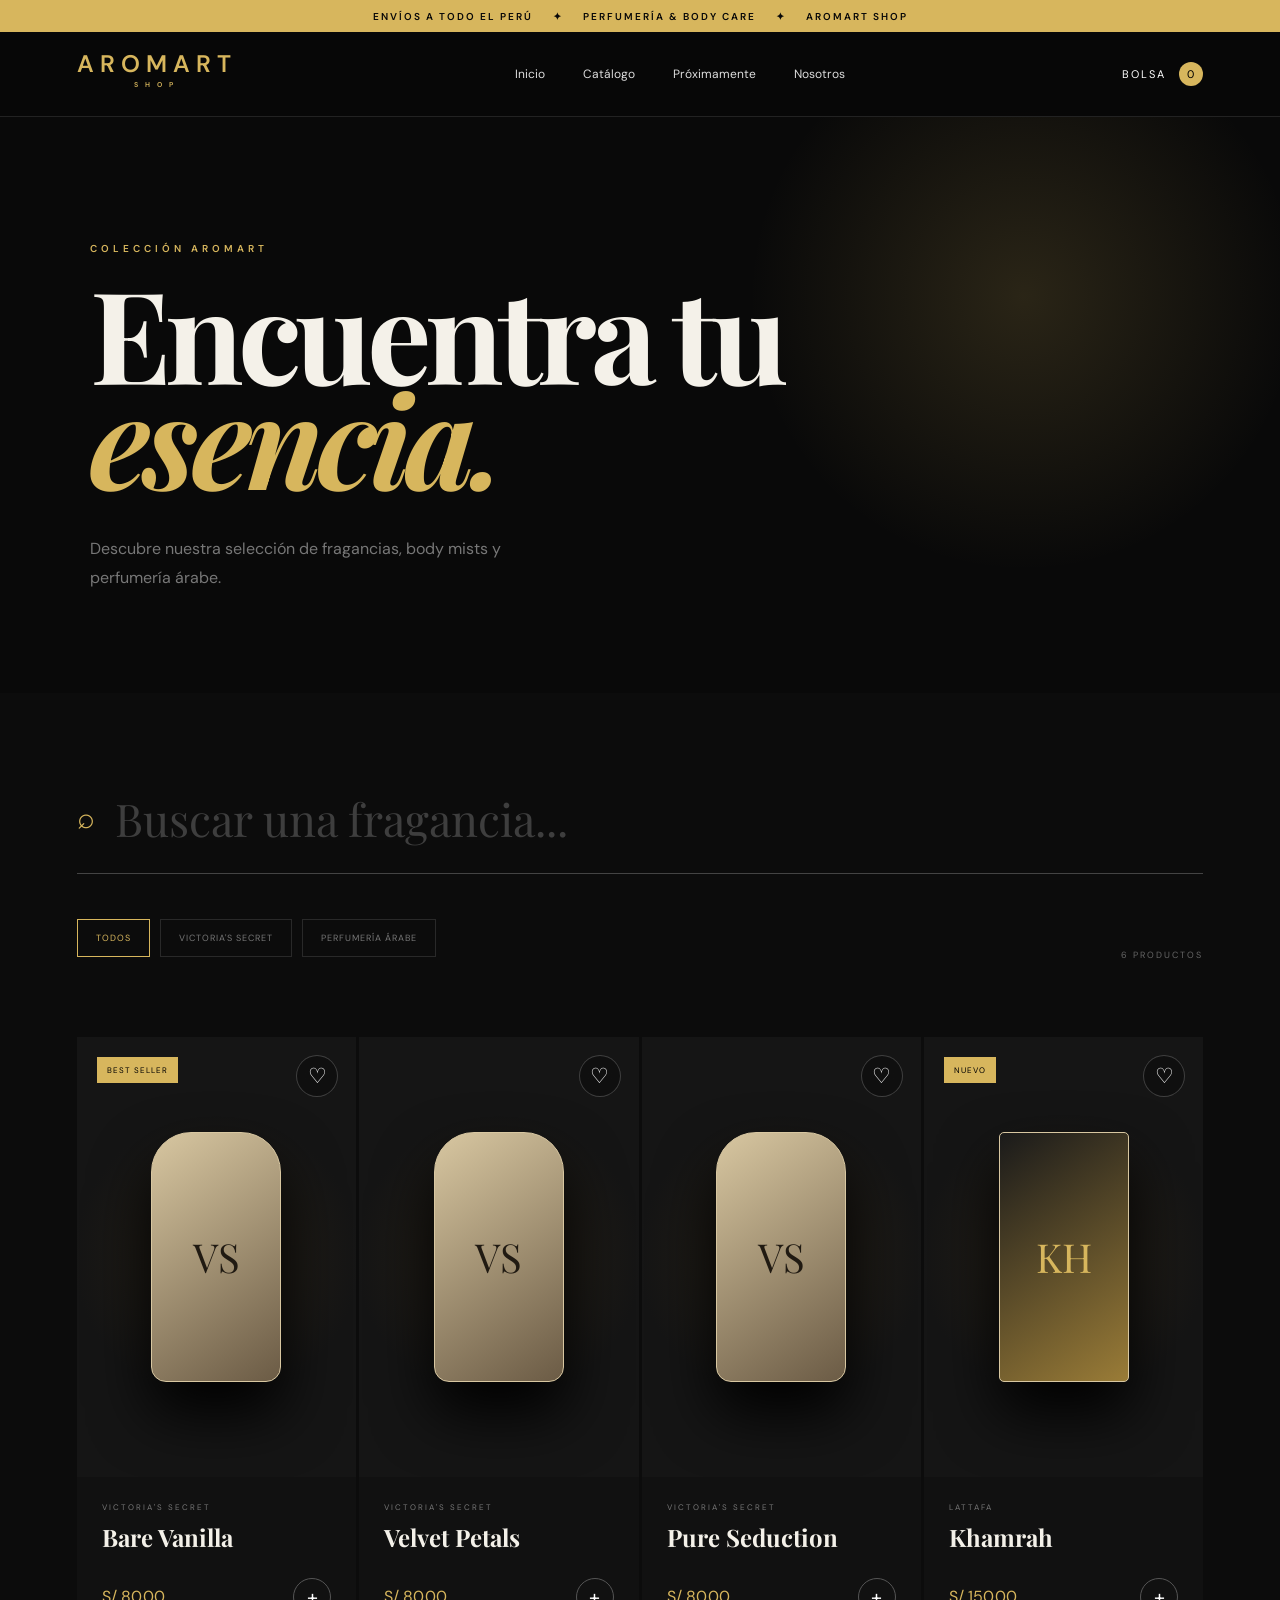
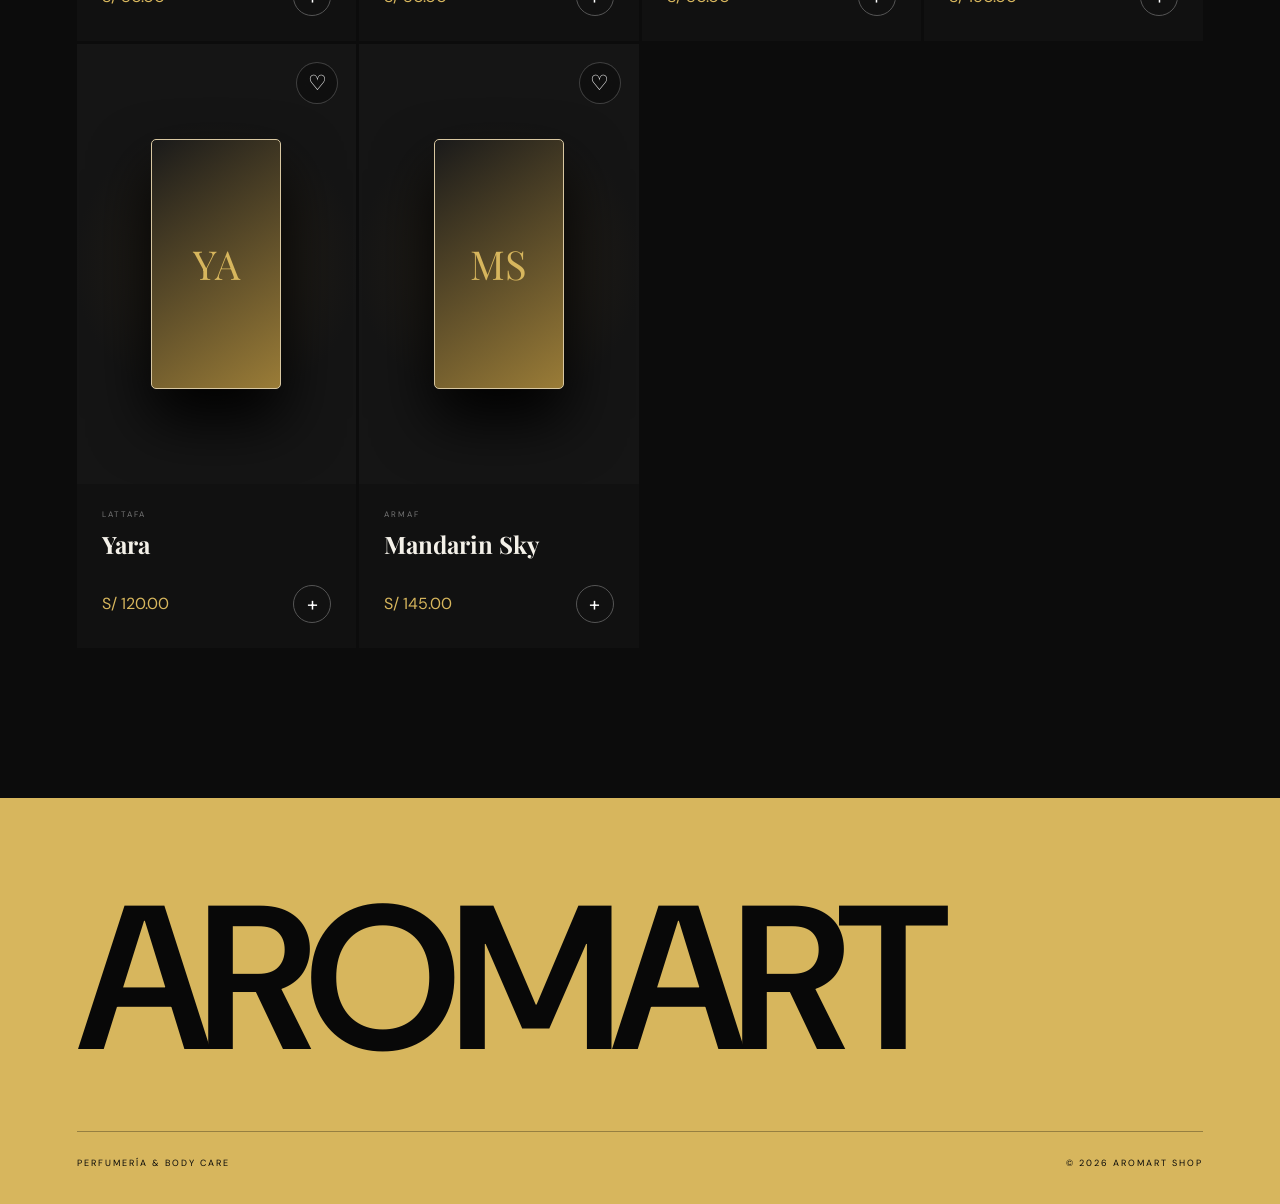
==== AROMART WEB/catalogo.html @ 8dc0d09d "Add files via upload Primera versión de AromArt Shop" ====
<!DOCTYPE html>
<html lang="es">

<head>
    <meta charset="UTF-8">
    <meta name="viewport" content="width=device-width, initial-scale=1.0">

    <title>Catálogo | AromArt Shop</title>

    <link rel="preconnect" href="https://fonts.googleapis.com">
    <link rel="preconnect" href="https://fonts.gstatic.com" crossorigin>

    <link href="https://fonts.googleapis.com/css2?family=DM+Sans:wght@400;500;600&family=Playfair+Display:ital,wght@0,600;1,600&display=swap" rel="stylesheet">

    <link rel="stylesheet" href="estilos.css">
</head>

<body>

<div class="anuncio">
    ENVÍOS A TODO EL PERÚ
    <span>✦</span>
    PERFUMERÍA & BODY CARE
    <span>✦</span>
    AROMART SHOP
</div>


<header class="header-catalogo">

    <a class="logo" href="index.html">
        AROMART
        <small>SHOP</small>
    </a>
<button
    class="menu-movil-btn"
    onclick="abrirMenu()"
    aria-label="Abrir menú"
>
    ☰
</button>

    <nav>
        <a href="index.html">Inicio</a>
        <a href="catalogo.html">Catálogo</a>
        <a href="index.html#proximamente">Próximamente</a>
        <a href="index.html#nosotros">Nosotros</a>
    </nav>

    <button class="btn-carrito" onclick="abrirCarrito()">
        BOLSA
        <span id="contador">0</span>
    </button>

</header>


<main>

<!-- PORTADA CATÁLOGO -->

<section class="catalogo-portada">

    <p class="mini revelar">
        COLECCIÓN AROMART
    </p>

    <h1 class="revelar">
        Encuentra tu
        <span>esencia.</span>
    </h1>

    <p class="revelar">
        Descubre nuestra selección de fragancias,
        body mists y perfumería árabe.
    </p>

</section>


<!-- BUSCADOR -->

<section class="zona-catalogo">

    <div class="buscador-contenedor revelar">

        <span>⌕</span>

        <input
            type="text"
            id="buscador"
            placeholder="Buscar una fragancia..."
            autocomplete="off"
        >

    </div>


    <div class="catalogo-herramientas revelar">

        <div class="filtros">

            <button class="filtro activo" data-filtro="todos">
                TODOS
            </button>

            <button class="filtro" data-filtro="vs">
                VICTORIA'S SECRET
            </button>

            <button class="filtro" data-filtro="arabe">
                PERFUMERÍA ÁRABE
            </button>

        </div>

        <p id="cantidadProductos">
            6 PRODUCTOS
        </p>

    </div>


    <!-- PRODUCTOS -->

    <div class="productos-grid" id="listaProductos">


        <article
            class="producto revelar"
            data-categoria="vs"
            data-nombre="bare vanilla victoria secret"
        >

            <div class="producto-imagen">

                <span class="etiqueta">
                    BEST SELLER
                </span>

                <button class="favorito">♡</button>

                <div class="perfume-placeholder">
                    VS
                </div>

            </div>

            <div class="producto-info">

                <p>VICTORIA'S SECRET</p>

                <h3>Bare Vanilla</h3>

                <div class="precio">

                    <span>S/ 80.00</span>

                    <button onclick="agregarCarrito('Bare Vanilla',80)">
                        +
                    </button>

                </div>

            </div>

        </article>



        <article
            class="producto revelar"
            data-categoria="vs"
            data-nombre="velvet petals victoria secret"
        >

            <div class="producto-imagen">

                <button class="favorito">♡</button>

                <div class="perfume-placeholder">
                    VS
                </div>

            </div>

            <div class="producto-info">

                <p>VICTORIA'S SECRET</p>

                <h3>Velvet Petals</h3>

                <div class="precio">

                    <span>S/ 80.00</span>

                    <button onclick="agregarCarrito('Velvet Petals',80)">
                        +
                    </button>

                </div>

            </div>

        </article>



        <article
            class="producto revelar"
            data-categoria="vs"
            data-nombre="pure seduction victoria secret"
        >

            <div class="producto-imagen">

                <button class="favorito">♡</button>

                <div class="perfume-placeholder">
                    VS
                </div>

            </div>

            <div class="producto-info">

                <p>VICTORIA'S SECRET</p>

                <h3>Pure Seduction</h3>

                <div class="precio">

                    <span>S/ 80.00</span>

                    <button onclick="agregarCarrito('Pure Seduction',80)">
                        +
                    </button>

                </div>

            </div>

        </article>



        <article
            class="producto revelar"
            data-categoria="arabe"
            data-nombre="khamrah lattafa perfume arabe"
        >

            <div class="producto-imagen">

                <span class="etiqueta">
                    NUEVO
                </span>

                <button class="favorito">♡</button>

                <div class="perfume-placeholder arabe">
                    KH
                </div>

            </div>

            <div class="producto-info">

                <p>LATTAFA</p>

                <h3>
    <a class="nombre-producto" href="producto.html">
        Khamrah
    </a>
</h3>

                <div class="precio">

                    <span>S/ 150.00</span>

                    <button onclick="agregarCarrito('Khamrah',150)">
                        +
                    </button>

                </div>

            </div>

        </article>



        <article
            class="producto revelar"
            data-categoria="arabe"
            data-nombre="yara lattafa perfume arabe"
        >

            <div class="producto-imagen">

                <button class="favorito">♡</button>

                <div class="perfume-placeholder arabe">
                    YA
                </div>

            </div>

            <div class="producto-info">

                <p>LATTAFA</p>

                <h3>Yara</h3>

                <div class="precio">

                    <span>S/ 120.00</span>

                    <button onclick="agregarCarrito('Yara',120)">
                        +
                    </button>

                </div>

            </div>

        </article>



        <article
            class="producto revelar"
            data-categoria="arabe"
            data-nombre="mandarin sky armaf perfume arabe"
        >

            <div class="producto-imagen">

                <button class="favorito">♡</button>

                <div class="perfume-placeholder arabe">
                    MS
                </div>

            </div>

            <div class="producto-info">

                <p>ARMAF</p>

                <h3>Mandarin Sky</h3>

                <div class="precio">

                    <span>S/ 145.00</span>

                    <button onclick="agregarCarrito('Mandarin Sky',145)">
                        +
                    </button>

                </div>

            </div>

        </article>

    </div>


    <div id="sinResultados" class="sin-resultados">

        <span>✦</span>

        <h2>No encontramos esa fragancia.</h2>

        <p>
            Escríbenos y podemos ayudarte a conseguirla.
        </p>

    </div>

</section>

</main>


<footer>

    <div class="footer-logo">
        AROMART
    </div>

    <div class="footer-abajo">

        <p>
            PERFUMERÍA & BODY CARE
        </p>

        <p>
            © 2026 AROMART SHOP
        </p>

    </div>

</footer>


<div
    class="overlay"
    id="overlay"
    onclick="cerrarCarrito()"
></div>


<aside
    class="carrito-panel"
    id="carrito"
>

    <div class="carrito-header">

        <div>

            <p class="mini">
                TU SELECCIÓN
            </p>

            <h2>Tu bolsa</h2>

        </div>

        <button onclick="cerrarCarrito()">
            ×
        </button>

    </div>


    <div
        class="carrito-items"
        id="carritoItems"
    >

        <p class="vacio">
            Tu bolsa está vacía.
        </p>

    </div>


    <div class="carrito-footer">

        <div class="subtotal">

            <span>SUBTOTAL</span>

            <strong id="subtotal">
                S/ 0.00
            </strong>

        </div>

        <button
            class="whatsapp"
            onclick="finalizarPedido()"
        >
            FINALIZAR POR WHATSAPP ↗
        </button>

    </div>

</aside>


<script src="script.js"></script>

</body>
<div class="menu-movil" id="menuMovil">

    <button
        class="cerrar-menu"
        onclick="cerrarMenu()"
    >
        ×
    </button>

    <p>AROMART SHOP</p>

    <nav>
        <a href="index.html">Inicio</a>
        <a href="catalogo.html">Catálogo</a>
        <a href="proximamente.html">Próximamente</a>
        <a href="nosotros.html">Nosotros</a>
    </nav>

    <div class="menu-movil-abajo">
        <span>PERFUMERÍA & BODY CARE</span>
        <span>NUEVA CAJAMARCA · PERÚ</span>
    </div>

</div>
</html>
---- AROMART WEB/estilos.css ----
:root {
    --negro: #080808;
    --negro2: #101010;
    --negro3: #181818;
    --dorado: #d7b65d;
    --dorado-claro: #f0d58b;
    --blanco: #f4f1e9;
    --gris: #99978f;
}

* {
    margin: 0;
    padding: 0;
    box-sizing: border-box;
}

html {
    scroll-behavior: smooth;
}

body {
    background: var(--negro);
    color: var(--blanco);
    font-family: "DM Sans", sans-serif;
    overflow-x: hidden;
}

a {
    color: inherit;
}

button {
    font-family: inherit;
}

/* ANUNCIO */

.anuncio {
    height: 32px;
    background: var(--dorado);
    color: #080808;
    display: flex;
    align-items: center;
    justify-content: center;
    gap: 20px;
    font-size: 10px;
    letter-spacing: 2px;
    font-weight: 600;
}

/* HEADER */

header {
    height: 85px;
    width: 100%;
    padding: 0 6%;
    display: flex;
    align-items: center;
    justify-content: space-between;
    position: fixed;
    top: 32px;
    left: 0;
    z-index: 1000;
    transition: .4s;
}

header.scrolled {
    top: 0;
    height: 72px;
    background: rgba(8,8,8,.92);
    backdrop-filter: blur(15px);
    border-bottom: 1px solid #242424;
}

.logo {
    text-decoration: none;
    color: var(--dorado);
    font-size: 24px;
    letter-spacing: 6px;
    font-weight: 600;
    line-height: 13px;
}

.logo small {
    display: block;
    font-size: 7px;
    letter-spacing: 7px;
    text-align: center;
    margin-top: 8px;
}

nav {
    display: flex;
    gap: 38px;
}

nav a {
    text-decoration: none;
    font-size: 12px;
    color: #ddd;
    position: relative;
}

nav a::after {
    content: "";
    position: absolute;
    left: 0;
    bottom: -8px;
    width: 0;
    height: 1px;
    background: var(--dorado);
    transition: .3s;
}

nav a:hover::after {
    width: 100%;
}

.btn-carrito {
    background: transparent;
    border: 0;
    color: white;
    cursor: pointer;
    letter-spacing: 2px;
    font-size: 11px;
}

.btn-carrito span {
    margin-left: 8px;
    background: var(--dorado);
    color: #000;
    width: 24px;
    height: 24px;
    display: inline-flex;
    align-items: center;
    justify-content: center;
    border-radius: 50%;
}

/* HERO */

.hero {
    height: 100vh;
    min-height: 720px;
    padding: 170px 8% 80px;
    display: flex;
    align-items: center;
    position: relative;
    overflow: hidden;

    background:
        radial-gradient(circle at 75% 45%, #292216 0%, transparent 26%),
        linear-gradient(120deg, #070707 35%, #111 100%);
}

.hero-contenido {
    width: 65%;
    position: relative;
    z-index: 5;
}

.mini {
    color: var(--dorado);
    font-size: 10px;
    letter-spacing: 4px;
    font-weight: 600;
    margin-bottom: 25px;
}

.titulo-hero {
    font-family: "Playfair Display", serif;
    font-size: clamp(65px, 8vw, 125px);
    font-weight: 600;
    line-height: .86;
    letter-spacing: -5px;
    max-width: 1050px;
}

.titulo-hero span {
    display: block;
    color: var(--dorado);
    font-style: italic;
}

.hero-descripcion {
    margin-top: 40px;
    color: #aaa;
    max-width: 500px;
    font-size: 15px;
    line-height: 1.8;
}

.hero-botones {
    display: flex;
    align-items: center;
    gap: 35px;
    margin-top: 40px;
}

.btn-dorado {
    display: inline-flex;
    align-items: center;
    gap: 35px;
    background: var(--dorado);
    color: #090909;
    padding: 18px 25px;
    text-decoration: none;
    font-size: 11px;
    letter-spacing: 1px;
    font-weight: 600;
    transition: .35s;
}

.btn-dorado:hover {
    background: var(--dorado-claro);
    transform: translateY(-4px);
    box-shadow: 0 15px 50px rgba(215,182,93,.15);
}

.btn-link {
    color: #bbb;
    text-decoration: none;
    font-size: 12px;
    transition: .3s;
}

.btn-link:hover {
    color: var(--dorado);
}

.hero-decoracion {
    position: absolute;
    right: 8%;
    top: 20%;
    width: 30%;
    height: 65%;
    display: flex;
    align-items: center;
    justify-content: center;
}

.circulo {
    position: absolute;
    width: 480px;
    height: 480px;
    border: 1px solid rgba(215,182,93,.2);
    border-radius: 50%;
    animation: respirar 5s ease-in-out infinite;
}

.botella {
    width: 180px;
    height: 330px;
    border: 1px solid rgba(215,182,93,.6);
    background:
        linear-gradient(135deg,
        rgba(215,182,93,.2),
        rgba(0,0,0,.7));
    box-shadow: 0 50px 100px #000;
    display: flex;
    align-items: center;
    justify-content: center;
    color: var(--dorado);
    font-family: "Playfair Display";
    font-size: 80px;
    animation: flotar 5s ease-in-out infinite;
    backdrop-filter: blur(5px);
}

.hero-luz {
    position: absolute;
    border-radius: 50%;
    filter: blur(100px);
    pointer-events: none;
}

.luz-1 {
    width: 400px;
    height: 400px;
    background: rgba(215,182,93,.08);
    right: 5%;
    top: 20%;
}

.luz-2 {
    width: 300px;
    height: 300px;
    background: rgba(215,182,93,.05);
    left: 20%;
    bottom: -150px;
}

.scroll {
    position: absolute;
    bottom: 35px;
    left: 8%;
    color: #666;
    letter-spacing: 3px;
    font-size: 8px;
    display: flex;
    align-items: center;
    gap: 15px;
}

.scroll span {
    display: block;
    width: 45px;
    height: 1px;
    background: #555;
}

/* MARQUESINA */

.marquesina {
    background: var(--dorado);
    color: #090909;
    overflow: hidden;
    padding: 17px 0;
}

.marquesina-contenido {
    width: max-content;
    display: flex;
    align-items: center;
    gap: 45px;
    animation: marquesina 25s linear infinite;
    font-size: 11px;
    letter-spacing: 3px;
}

/* INTRO */

.intro {
    padding: 160px 8%;
    text-align: center;
}

.intro h2 {
    font-family: "Playfair Display", serif;
    font-size: clamp(45px, 6vw, 90px);
    line-height: 1;
    max-width: 1100px;
    margin: auto;
}

.intro h2 span {
    color: var(--dorado);
    font-style: italic;
}

/* CATEGORÍAS */

.categorias {
    padding: 0 6% 150px;
    display: grid;
    grid-template-columns: repeat(3, 1fr);
}

.categoria {
    min-height: 520px;
    padding: 40px;
    border: 1px solid #242424;
    position: relative;
    display: flex;
    align-items: flex-end;
    overflow: hidden;
    background:
        radial-gradient(circle at 50% 20%, #262015, transparent 35%),
        #101010;
    transition: .5s;
}

.categoria:nth-child(2) {
    background:
        radial-gradient(circle at 50% 20%, #252525, transparent 35%),
        #101010;
}

.categoria:hover {
    transform: translateY(-12px);
    border-color: rgba(215,182,93,.5);
    z-index: 5;
}

.categoria::after {
    content: "";
    position: absolute;
    width: 80px;
    height: 250%;
    background: rgba(255,255,255,.04);
    transform: rotate(25deg);
    top: -70%;
    left: -150px;
    transition: 1s;
}

.categoria:hover::after {
    left: 130%;
}

.numero {
    position: absolute;
    top: 30px;
    right: 35px;
    color: rgba(215,182,93,.2);
    font-size: 65px;
    font-family: "Playfair Display";
}

.categoria p {
    color: var(--dorado);
    font-size: 9px;
    letter-spacing: 3px;
    margin-bottom: 15px;
}

.categoria h3 {
    font-family: "Playfair Display";
    font-size: 48px;
    line-height: .95;
    margin-bottom: 30px;
}

.categoria a {
    color: #aaa;
    text-decoration: none;
    font-size: 10px;
    letter-spacing: 2px;
}

/* CATÁLOGO */

.catalogo,
.proximamente {
    padding: 130px 6%;
    background: #0c0c0c;
}

.encabezado-seccion {
    display: flex;
    justify-content: space-between;
    align-items: flex-end;
    margin-bottom: 60px;
}

.encabezado-seccion h2 {
    font-family: "Playfair Display";
    font-size: clamp(45px, 5vw, 75px);
    max-width: 700px;
    line-height: 1;
}

.encabezado-seccion > p {
    color: #777;
    max-width: 270px;
    line-height: 1.7;
}

.filtros {
    display: flex;
    gap: 10px;
    margin-bottom: 35px;
}

.filtro {
    padding: 12px 18px;
    background: transparent;
    border: 1px solid #292929;
    color: #777;
    cursor: pointer;
    font-size: 9px;
    letter-spacing: 1px;
    transition: .3s;
}

.filtro.activo,
.filtro:hover {
    border-color: var(--dorado);
    color: var(--dorado);
}

.productos-grid {
    display: grid;
    grid-template-columns: repeat(4, 1fr);
    gap: 3px;
}

.producto {
    background: #111;
    transition: opacity .4s, transform .5s;
}

.producto.oculto {
    display: none;
}

.producto-imagen {
    height: 440px;
    background:
        radial-gradient(circle, #272117, #151515 55%);
    display: flex;
    justify-content: center;
    align-items: center;
    position: relative;
    overflow: hidden;
}

.perfume-placeholder {
    width: 130px;
    height: 250px;
    border-radius: 40px 40px 15px 15px;
    border: 1px solid #d8c7a1;
    background: linear-gradient(145deg,#d8c7a1,#6b5b45);
    color: #201a12;
    font-family: "Playfair Display";
    font-size: 40px;
    display: flex;
    align-items: center;
    justify-content: center;
    box-shadow: 0 30px 60px #000;
    transition: .6s cubic-bezier(.2,.8,.2,1);
}

.perfume-placeholder.arabe {
    border-radius: 5px;
    background: linear-gradient(145deg,#1a1a1a,#9a7c37);
    color: var(--dorado);
}

.producto:hover .perfume-placeholder {
    transform: translateY(-15px) scale(1.07) rotate(-2deg);
}

.etiqueta {
    position: absolute;
    top: 20px;
    left: 20px;
    background: var(--dorado);
    color: #000;
    padding: 8px 10px;
    font-size: 8px;
    letter-spacing: 1px;
}

.producto-info {
    padding: 25px;
}

.producto-info > p {
    color: #777;
    font-size: 8px;
    letter-spacing: 2px;
    margin-bottom: 9px;
}

.producto-info h3 {
    font-family: "Playfair Display";
    font-size: 24px;
}

.precio {
    margin-top: 25px;
    display: flex;
    align-items: center;
    justify-content: space-between;
}

.precio span {
    color: var(--dorado);
}

.precio button {
    width: 38px;
    height: 38px;
    border-radius: 50%;
    border: 1px solid #555;
    background: transparent;
    color: white;
    cursor: pointer;
    font-size: 20px;
    transition: .3s;
}

.precio button:hover {
    background: var(--dorado);
    color: black;
    border-color: var(--dorado);
    transform: rotate(90deg);
}

/* SOLICITUD */

.solicitud {
    padding: 150px 8%;
    background:
        radial-gradient(circle at 20% 40%, #2c2518, transparent 30%),
        #090909;
    display: grid;
    grid-template-columns: 1fr 1fr;
    gap: 100px;
}

.solicitud h2 {
    font-family: "Playfair Display";
    font-size: clamp(55px, 6vw, 90px);
    line-height: .95;
}

.solicitud h2 span {
    display: block;
    color: var(--dorado);
    font-style: italic;
}

.descripcion {
    color: #888;
    max-width: 450px;
    line-height: 1.8;
    margin: 30px 0;
}

.paso {
    border-top: 1px solid #333;
    padding: 30px 0;
    display: grid;
    grid-template-columns: 60px 1fr 1fr;
    align-items: center;
}

.paso span {
    color: var(--dorado);
    font-size: 11px;
}

.paso h3 {
    font-family: "Playfair Display";
    font-size: 25px;
}

.paso p {
    color: #777;
    font-size: 12px;
    line-height: 1.6;
}

/* PRÓXIMAMENTE */

.proximamente {
    background: #0f0f0f;
}

.proximos-grid {
    display: grid;
    grid-template-columns: 1.3fr 1fr;
    gap: 5px;
}

.proximo {
    height: 600px;
    padding: 35px;
    position: relative;
    display: flex;
    flex-direction: column;
    justify-content: space-between;
    overflow: hidden;
    border: 1px solid #242424;
}

.proximo-fondo {
    position: absolute;
    inset: 0;
    transition: 1s;
}

.proximo-fondo.uno {
    background:
        radial-gradient(circle at 50% 45%, rgba(215,182,93,.25), transparent 20%),
        linear-gradient(145deg,#161616,#080808);
}

.proximo-fondo.dos {
    background:
        radial-gradient(circle at 50% 40%, rgba(255,255,255,.12), transparent 22%),
        linear-gradient(145deg,#181818,#080808);
}

.proximo:hover .proximo-fondo {
    transform: scale(1.08);
}

.proximo > span,
.proximo > div:last-child {
    position: relative;
    z-index: 2;
}

.proximo > span {
    align-self: flex-start;
    border: 1px solid #777;
    padding: 8px 12px;
    font-size: 8px;
    letter-spacing: 2px;
}

.proximo p {
    color: var(--dorado);
    letter-spacing: 3px;
    font-size: 9px;
    margin-bottom: 15px;
}

.proximo h3 {
    font-family: "Playfair Display";
    font-size: 45px;
    max-width: 500px;
}

/* BENEFICIOS */

.beneficios {
    padding: 140px 8%;
}

.beneficio {
    display: grid;
    grid-template-columns: 80px 1fr 1fr;
    border-top: 1px solid #292929;
    padding: 35px 0;
    align-items: center;
}

.beneficio span {
    color: var(--dorado);
    font-size: 10px;
}

.beneficio h3 {
    font-family: "Playfair Display";
    font-size: 30px;
}

.beneficio p {
    color: #777;
    max-width: 380px;
    line-height: 1.7;
}

/* FOOTER */

footer {
    padding: 100px 6% 35px;
    background: var(--dorado);
    color: #080808;
}

.footer-logo {
    font-size: clamp(75px, 16vw, 240px);
    letter-spacing: -10px;
    font-weight: 600;
    line-height: .8;
}

.footer-abajo {
    margin-top: 70px;
    padding-top: 25px;
    border-top: 1px solid rgba(0,0,0,.3);
    display: flex;
    justify-content: space-between;
    font-size: 9px;
    letter-spacing: 2px;
}

/* CARRITO */

.overlay {
    position: fixed;
    inset: 0;
    background: rgba(0,0,0,.7);
    backdrop-filter: blur(5px);
    z-index: 1998;
    opacity: 0;
    visibility: hidden;
    transition: .4s;
}

.overlay.abierto {
    opacity: 1;
    visibility: visible;
}

.carrito-panel {
    position: fixed;
    right: -520px;
    top: 0;
    width: min(500px, 100%);
    height: 100vh;
    background: #111;
    z-index: 1999;
    padding: 40px;
    display: flex;
    flex-direction: column;
    transition: .55s cubic-bezier(.77,0,.18,1);
}

.carrito-panel.abierto {
    right: 0;
}

.carrito-header {
    display: flex;
    justify-content: space-between;
    border-bottom: 1px solid #292929;
    padding-bottom: 25px;
}

.carrito-header h2 {
    font-family: "Playfair Display";
    font-size: 40px;
}

.carrito-header button {
    border: 0;
    background: transparent;
    color: white;
    font-size: 35px;
    cursor: pointer;
}

.carrito-items {
    flex: 1;
    overflow-y: auto;
    padding: 25px 0;
}

.vacio {
    color: #666;
}

.item-carrito {
    padding: 20px 0;
    border-bottom: 1px solid #292929;
    display: flex;
    justify-content: space-between;
}

.item-carrito h4 {
    font-family: "Playfair Display";
    font-size: 20px;
}

.item-carrito p {
    color: var(--dorado);
    margin-top: 5px;
}

.item-carrito button {
    background: none;
    border: none;
    color: #777;
    cursor: pointer;
}

.subtotal {
    display: flex;
    justify-content: space-between;
    margin-bottom: 25px;
}

.subtotal span {
    font-size: 10px;
    letter-spacing: 2px;
}

.subtotal strong {
    color: var(--dorado);
}

.whatsapp {
    width: 100%;
    padding: 18px;
    border: 0;
    background: var(--dorado);
    color: #080808;
    cursor: pointer;
    font-weight: 600;
}

/* ANIMACIONES */

.revelar {
    opacity: 0;
    transform: translateY(55px);
    transition:
        opacity .9s ease,
        transform .9s cubic-bezier(.2,.8,.2,1);
}

.revelar.visible {
    opacity: 1;
    transform: translateY(0);
}

@keyframes flotar {
    0%,100% {
        transform: translateY(0) rotate(2deg);
    }
    50% {
        transform: translateY(-25px) rotate(-2deg);
    }
}

@keyframes respirar {
    0%,100% {
        transform: scale(.95);
        opacity: .4;
    }
    50% {
        transform: scale(1.08);
        opacity: 1;
    }
}

@keyframes marquesina {
    to {
        transform: translateX(-50%);
    }
}

/* RESPONSIVE */

@media (max-width: 900px) {

    nav {
        display: none;
    }

    .hero {
        min-height: 750px;
        padding: 160px 7% 80px;
    }

    .hero-contenido {
        width: 100%;
    }

    .titulo-hero {
        font-size: 58px;
        letter-spacing: -3px;
    }

    .hero-decoracion {
        opacity: .25;
        right: -20%;
    }

    .categorias,
    .productos-grid {
        grid-template-columns: 1fr;
    }

    .categoria {
        min-height: 350px;
    }

    .producto-imagen {
        height: 400px;
    }

    .solicitud {
        grid-template-columns: 1fr;
        gap: 70px;
    }

    .proximos-grid {
        grid-template-columns: 1fr;
    }

    .proximo {
        height: 450px;
    }

    .encabezado-seccion {
        display: block;
    }

    .encabezado-seccion > p {
        margin-top: 25px;
    }

    .beneficio {
        grid-template-columns: 40px 1fr;
        gap: 10px;
    }

    .beneficio p {
        grid-column: 2;
        margin-top: 10px;
    }

    .footer-logo {
        letter-spacing: -4px;
    }

    .footer-abajo {
        display: block;
    }

    .footer-abajo p {
        margin-top: 10px;
    }

}
/* ====================================
   PÁGINA CATÁLOGO
==================================== */

.header-catalogo {
    background: rgba(8,8,8,.95);
    backdrop-filter: blur(18px);
    border-bottom: 1px solid #222;
}

.catalogo-portada {
    min-height: 570px;

    padding:
        210px 7%
        100px;

    display: flex;
    flex-direction: column;
    justify-content: center;

    background:
        radial-gradient(
            circle at 80% 40%,
            rgba(215,182,93,.16),
            transparent 25%
        ),
        #090909;
}

.catalogo-portada h1 {
    font-family:
        "Playfair Display",
        serif;

    font-size:
        clamp(70px, 10vw, 150px);

    line-height: .82;

    letter-spacing: -6px;

    max-width: 1000px;
}

.catalogo-portada h1 span {
    color: var(--dorado);
    font-style: italic;
}

.catalogo-portada > p:last-child {
    margin-top: 45px;

    max-width: 450px;

    color: #777;

    line-height: 1.8;
}


/* ZONA CATÁLOGO */

.zona-catalogo {
    padding: 80px 6% 150px;
    background: #0c0c0c;
}


/* BUSCADOR */

.buscador-contenedor {
    width: 100%;

    border-bottom:
        1px solid #444;

    display: flex;
    align-items: center;

    padding:
        15px 0 25px;

    margin-bottom: 45px;

    transition: .3s;
}

.buscador-contenedor:focus-within {
    border-color:
        var(--dorado);
}

.buscador-contenedor span {
    color: var(--dorado);

    font-size: 30px;

    margin-right: 20px;
}

.buscador-contenedor input {
    width: 100%;

    background: transparent;

    border: 0;
    outline: 0;

    color: white;

    font-family:
        "Playfair Display",
        serif;

    font-size:
        clamp(25px, 4vw, 45px);
}

.buscador-contenedor input::placeholder {
    color: #3e3e3e;
}


/* HERRAMIENTAS */

.catalogo-herramientas {
    display: flex;

    justify-content:
        space-between;

    align-items: center;

    margin-bottom: 45px;
}

#cantidadProductos {
    color: #666;

    font-size: 9px;

    letter-spacing: 2px;
}


/* FAVORITOS */

.producto-imagen .favorito {
    position: absolute;

    right: 18px;
    top: 18px;

    width: 42px;
    height: 42px;

    z-index: 5;

    border-radius: 50%;

    border:
        1px solid rgba(255,255,255,.2);

    background:
        rgba(0,0,0,.25);

    backdrop-filter:
        blur(10px);

    color: white;

    font-size: 21px;

    cursor: pointer;

    transition: .3s;
}

.producto-imagen .favorito:hover {
    border-color:
        var(--dorado);

    color:
        var(--dorado);

    transform:
        scale(1.1);
}

.producto-imagen .favorito.guardado {
    background:
        var(--dorado);

    color: #080808;

    border-color:
        var(--dorado);

    transform:
        scale(1.08);
}


/* SIN RESULTADOS */

.sin-resultados {
    display: none;

    padding: 130px 20px;

    text-align: center;
}

.sin-resultados span {
    color:
        var(--dorado);

    font-size: 25px;
}

.sin-resultados h2 {
    margin-top: 20px;

    font-family:
        "Playfair Display",
        serif;

    font-size:
        clamp(35px, 5vw, 60px);
}

.sin-resultados p {
    color: #777;

    margin-top: 15px;
}


/* ANIMACIÓN AL BUSCAR */

.producto {
    transition:
        opacity .35s ease,
        transform .35s ease;
}


/* CELULAR */

@media (max-width: 900px) {

    .catalogo-portada {
        min-height: 500px;

        padding:
            180px 7%
            70px;
    }

    .catalogo-portada h1 {
        letter-spacing:
            -3px;
    }

    .catalogo-herramientas {
        display: block;
    }

    #cantidadProductos {
        margin-top: 25px;
    }

    .filtros {
        overflow-x: auto;

        padding-bottom: 10px;
    }

    .filtro {
        flex-shrink: 0;
    }

}
/* ===================================
   DETALLE DEL PRODUCTO
=================================== */

.detalle-producto {
    min-height: 100vh;
    padding-top: 117px;

    display: grid;
    grid-template-columns: 1.1fr .9fr;

    background: #090909;
}


/* VISUAL */

.detalle-visual {
    min-height: 780px;

    position: relative;

    display: flex;
    align-items: center;
    justify-content: center;

    overflow: hidden;

    background:
        radial-gradient(
            circle at center,
            #332b1c,
            #111 50%,
            #090909 75%
        );
}


.detalle-circulo {
    position: absolute;

    width: 530px;
    height: 530px;

    border-radius: 50%;

    border:
        1px solid rgba(215,182,93,.25);

    animation:
        respirar 5s ease-in-out infinite;
}


.detalle-botella {
    width: 230px;
    height: 400px;

    display: flex;
    align-items: center;
    justify-content: center;

    border:
        1px solid rgba(215,182,93,.7);

    background:
        linear-gradient(
            145deg,
            #121212,
            #8b7135
        );

    box-shadow:
        0 60px 100px rgba(0,0,0,.8);

    color:
        var(--dorado);

    font-family:
        "Playfair Display";

    font-size: 65px;

    position: relative;

    z-index: 2;

    animation:
        flotar 5s ease-in-out infinite;
}


.detalle-flotante {
    position: absolute;

    bottom: 40px;

    color: #555;

    letter-spacing: 4px;

    font-size: 8px;
}


/* INFORMACIÓN */

.detalle-info {
    padding:
        100px 9%;

    display: flex;
    flex-direction: column;
    justify-content: center;
}


.volver {
    color: #666;

    text-decoration: none;

    font-size: 9px;

    letter-spacing: 2px;

    margin-bottom: 60px;

    transition: .3s;
}


.volver:hover {
    color:
        var(--dorado);
}


.detalle-info h1 {
    font-family:
        "Playfair Display";

    font-size:
        clamp(65px,7vw,110px);

    line-height: .9;

    letter-spacing: -4px;
}


.estrellas {
    margin-top: 25px;

    color:
        var(--dorado);

    font-size: 11px;

    letter-spacing: 2px;
}


.estrellas span {
    color: #555;

    margin-left: 15px;

    font-size: 8px;
}


.precio-detalle {
    color:
        var(--dorado);

    font-size: 27px;

    margin-top: 35px;
}


.descripcion-detalle {
    max-width: 500px;

    margin-top: 30px;

    color: #888;

    line-height: 1.9;

    font-size: 14px;
}


.estado-producto {
    display: grid;

    grid-template-columns:
        1fr 1fr;

    margin-top: 40px;

    border-top:
        1px solid #292929;

    border-bottom:
        1px solid #292929;
}


.estado-producto > div {
    padding:
        25px 0;
}


.estado-producto span,
.cantidad-producto > span {
    display: block;

    color: #555;

    font-size: 8px;

    letter-spacing: 2px;

    margin-bottom: 9px;
}


.estado-producto strong {
    font-size: 12px;
}


.disponible {
    color:
        var(--dorado);
}


/* CANTIDAD */

.cantidad-producto {
    margin-top: 30px;
}


.selector-cantidad {
    display: flex;

    align-items: center;

    width: 140px;

    border:
        1px solid #333;
}


.selector-cantidad button,
.selector-cantidad strong {
    width: 46px;
    height: 45px;

    display: flex;
    align-items: center;
    justify-content: center;
}


.selector-cantidad button {
    background:
        transparent;

    border: 0;

    color: white;

    cursor: pointer;

    font-size: 20px;
}


/* BOTÓN */

.agregar-grande {
    width: 100%;

    margin-top: 30px;

    padding: 22px;

    display: flex;

    justify-content:
        space-between;

    border: 0;

    background:
        var(--dorado);

    color: #090909;

    cursor: pointer;

    font-size: 10px;

    letter-spacing: 1px;

    transition: .3s;
}


.agregar-grande:hover {
    background:
        var(--dorado-claro);

    transform:
        translateY(-3px);
}


/* BENEFICIOS */

.beneficios-producto {
    margin-top: 30px;
}


.beneficios-producto div {
    display: flex;

    align-items: center;

    gap: 13px;

    color: #666;

    margin-top: 12px;

    font-size: 11px;
}


.beneficios-producto span {
    color:
        var(--dorado);
}


/* EXPERIENCIA */

.experiencia-producto {
    padding:
        150px 7%;

    background: #0d0d0d;

    text-align: center;
}


.experiencia-producto h2 {
    font-family:
        "Playfair Display";

    font-size:
        clamp(55px,8vw,110px);

    line-height: .9;
}


.experiencia-producto h2 span {
    color:
        var(--dorado);

    font-style: italic;
}


.notas-grid {
    display: grid;

    grid-template-columns:
        repeat(3,1fr);

    margin-top: 100px;
}


.nota {
    padding: 60px 30px;

    border:
        1px solid #292929;
}


.nota > span {
    color: #555;

    font-size: 10px;
}


.nota p {
    margin-top: 70px;

    color:
        var(--dorado);

    font-size: 8px;

    letter-spacing: 3px;
}


.nota h3 {
    margin-top: 10px;

    font-family:
        "Playfair Display";

    font-size: 40px;
}


/* RECOMENDACIONES */

.recomendados {
    padding:
        130px 7%;
}


.recomendados-grid {
    display: grid;

    grid-template-columns:
        repeat(3,1fr);

    gap: 3px;
}


.recomendado {
    min-height: 470px;

    padding: 35px;

    background: #111;

    text-decoration: none;

    display: flex;

    flex-direction: column;

    justify-content: flex-end;

    transition: .5s;
}


.recomendado:hover {
    transform:
        translateY(-10px);

    background:
        #171717;
}


.mini-botella {
    width: 90px;
    height: 170px;

    margin:
        auto auto 60px;

    display: flex;

    align-items: center;

    justify-content: center;

    background:
        linear-gradient(
            145deg,
            #222,
            #947738
        );

    border:
        1px solid var(--dorado);

    color:
        var(--dorado);

    font-family:
        "Playfair Display";

    font-size: 25px;

    transition: .5s;
}


.recomendado:hover
.mini-botella {
    transform:
        translateY(-15px)
        rotate(-3deg);
}


.recomendado p {
    color: #666;

    font-size: 8px;

    letter-spacing: 2px;
}


.recomendado h3 {
    font-family:
        "Playfair Display";

    font-size: 28px;

    margin:
        8px 0 15px;
}


.recomendado > span {
    color:
        var(--dorado);
}


/* CELULAR */

@media(max-width:900px) {

    .detalle-producto {
        grid-template-columns:
            1fr;

        padding-top:
            117px;
    }


    .detalle-visual {
        min-height:
            550px;
    }


    .detalle-circulo {
        width:
            360px;

        height:
            360px;
    }


    .detalle-botella {
        width:
            170px;

        height:
            300px;
    }


    .detalle-info {
        padding:
            70px 7%;
    }


    .volver {
        margin-bottom:
            45px;
    }


    .notas-grid,
    .recomendados-grid {
        grid-template-columns:
            1fr;
    }

}
.nombre-producto {
    color: inherit;
    text-decoration: none;
}

.nombre-producto:hover {
    color: var(--dorado);
}
/* ===================================
   PRÓXIMAMENTE
=================================== */

.proxima-portada {
    min-height: 100vh;

    padding: 190px 8% 100px;

    display: flex;
    flex-direction: column;
    align-items: flex-start;
    justify-content: center;

    position: relative;
    overflow: hidden;

    background:
        radial-gradient(
            circle at 70% 50%,
            rgba(215,182,93,.17),
            transparent 25%
        ),
        #080808;
}

.proxima-portada h1 {
    font-family: "Playfair Display";
    font-size: clamp(80px,12vw,180px);
    line-height: .78;
    letter-spacing: -8px;
    position: relative;
    z-index: 2;
}

.proxima-portada h1 span {
    display: block;
    color: var(--dorado);
    font-style: italic;
}

.proxima-descripcion {
    max-width: 480px;
    margin: 50px 0 35px;

    color: #888;
    line-height: 1.8;
}

.proxima-luz {
    position: absolute;

    right: -100px;
    top: 20%;

    width: 600px;
    height: 600px;

    border-radius: 50%;

    border:
        1px solid rgba(215,182,93,.13);

    box-shadow:
        0 0 150px rgba(215,182,93,.06);

    animation:
        respirar 6s ease-in-out infinite;
}


/* LLEGADAS */

.llegadas {
    padding: 140px 6%;
    background: #0c0c0c;
}

.llegadas-grid {
    display: grid;
    grid-template-columns: repeat(3,1fr);
    gap: 3px;
}

.llegada {
    min-height: 650px;

    border: 1px solid #222;

    background: #101010;

    position: relative;

    display: flex;
    flex-direction: column;

    transition: .5s;
}

.llegada:hover {
    transform: translateY(-10px);
    border-color: rgba(215,182,93,.5);
}

.llegada-numero {
    position: absolute;

    top: 25px;
    right: 25px;

    font-family:
        "Playfair Display";

    font-size: 55px;

    color:
        rgba(215,182,93,.13);

    z-index: 3;
}

.llegada-visual {
    height: 390px;

    display: flex;
    align-items: center;
    justify-content: center;

    overflow: hidden;

    background:
        radial-gradient(
            circle,
            #292216,
            #111 55%
        );
}

.perfume-silueta {
    width: 130px;
    height: 250px;

    display: flex;
    align-items: center;
    justify-content: center;

    border:
        1px solid rgba(215,182,93,.4);

    background:
        linear-gradient(
            145deg,
            #111,
            #66522d
        );

    box-shadow:
        0 40px 70px #000;

    color:
        var(--dorado);

    font-family:
        "Playfair Display";

    font-size: 50px;

    filter: blur(4px);

    transition: .7s;
}

.perfume-silueta.rosa {
    background:
        linear-gradient(
            145deg,
            #25191f,
            #89636f
        );
}

.perfume-silueta.oscuro {
    background:
        linear-gradient(
            145deg,
            #080808,
            #40351d
        );
}

.llegada:hover
.perfume-silueta {
    filter: blur(1px);

    transform:
        translateY(-15px)
        rotate(-3deg)
        scale(1.04);
}

.llegada-info {
    flex: 1;

    padding: 30px;
}

.llegada-info > p {
    color:
        var(--dorado);

    font-size: 8px;

    letter-spacing: 3px;
}

.llegada-info h3 {
    margin-top: 12px;

    font-family:
        "Playfair Display";

    font-size: 32px;
}

.estado-llegada {
    display: flex;
    align-items: center;

    gap: 10px;

    margin-top: 25px;

    color: #777;

    font-size: 8px;

    letter-spacing: 2px;
}

.estado-llegada span {
    width: 7px;
    height: 7px;

    background:
        var(--dorado);

    border-radius: 50%;

    box-shadow:
        0 0 12px var(--dorado);

    animation:
        pulsoEstado 1.5s infinite;
}

.llegada-info button {
    margin-top: 30px;

    background: transparent;

    border: 0;

    color: #aaa;

    cursor: pointer;

    font-size: 9px;

    letter-spacing: 2px;

    transition: .3s;
}

.llegada-info button:hover {
    color:
        var(--dorado);

    transform:
        translateX(5px);
}


/* CTA */

.proxima-cta {
    min-height: 650px;

    padding: 120px 8%;

    display: flex;
    flex-direction: column;

    align-items: center;
    justify-content: center;

    text-align: center;

    background:
        radial-gradient(
            circle,
            #2c2517,
            #080808 55%
        );
}

.proxima-cta h2 {
    font-family:
        "Playfair Display";

    font-size:
        clamp(55px,8vw,110px);

    line-height: .9;
}

.proxima-cta h2 span {
    display: block;

    color:
        var(--dorado);

    font-style: italic;
}

.proxima-cta > p:not(.mini) {
    color: #777;

    margin: 30px 0;

    line-height: 1.7;
}


/* PULSO */

@keyframes pulsoEstado {

    0%,100% {
        opacity: .4;
        transform: scale(.8);
    }

    50% {
        opacity: 1;
        transform: scale(1.3);
    }

}


/* RESPONSIVE */

@media(max-width:900px) {

    .proxima-portada h1 {
        letter-spacing: -4px;
    }

    .llegadas-grid {
        grid-template-columns: 1fr;
    }

    .llegada {
        min-height: 570px;
    }

}
/* ==================================
   NOSOTROS — AROMART SHOP
================================== */

.nosotros-portada {
    min-height: 100vh;
    padding: 190px 8% 110px;

    display: flex;
    flex-direction: column;
    justify-content: center;
    align-items: flex-start;

    position: relative;
    overflow: hidden;

    background:
        radial-gradient(
            circle at 75% 45%,
            rgba(215,182,93,.15),
            transparent 35%
        ),
        #090909;
}

.nosotros-portada h1 {
    position: relative;
    z-index: 2;

    max-width: 1100px;

    font-family: "Playfair Display", serif;
    font-size: clamp(65px, 9vw, 145px);
    line-height: .95;
    letter-spacing: -5px;
}

.nosotros-portada h1 em,
.historia-texto h2 em,
.valores-titulo h2 em,
.contacto-izquierda h2 em {
    display: block;
    color: var(--dorado);
    font-weight: 400;
}

.nosotros-subtitulo {
    max-width: 510px;
    margin: 38px 0;
    color: #999;
    line-height: 1.9;
}

.nosotros-orbita {
    position: absolute;
    right: -120px;
    top: 20%;

    width: 550px;
    height: 550px;

    border: 1px solid rgba(215,182,93,.25);
    border-radius: 50%;

    box-shadow: 0 0 130px rgba(215,182,93,.08);

    animation: respirar 6s ease-in-out infinite;
}

/* HISTORIA */

.historia-aromart {
    display: grid;
    grid-template-columns: 1fr 1fr;
    min-height: 760px;
    background: #101010;
}

.historia-visual {
    position: relative;
    min-height: 650px;

    display: flex;
    align-items: center;
    justify-content: center;

    background:
        radial-gradient(circle, #42331c, #0b0b0b 65%);
}

.historia-marco {
    width: min(65%, 390px);
    aspect-ratio: 3 / 4;

    display: flex;
    flex-direction: column;
    align-items: center;
    justify-content: center;

    border: 1px solid rgba(215,182,93,.6);
    box-shadow: 0 45px 100px rgba(0,0,0,.6);

    transform: rotate(-5deg);
    transition: transform .6s;
}

.historia-marco:hover {
    transform: rotate(0deg) scale(1.03);
}

.historia-marco > span {
    font-family: "Playfair Display", serif;
    font-size: 170px;
    color: var(--dorado);
}

.historia-marco p {
    color: var(--dorado);
    font-size: 10px;
    letter-spacing: 5px;
}

.historia-numero {
    position: absolute;
    bottom: 35px;
    left: 35px;

    color: #777;
    font-size: 9px;
    letter-spacing: 3px;
}

.historia-texto {
    padding: 100px 10%;

    display: flex;
    flex-direction: column;
    justify-content: center;
}

.historia-texto h2,
.valores-titulo h2,
.contacto-izquierda h2 {
    font-family: "Playfair Display", serif;
    font-size: clamp(48px, 5vw, 85px);
    line-height: 1.05;
    letter-spacing: -2px;
}

.historia-texto > p:not(.mini) {
    margin-top: 24px;
    max-width: 510px;
    color: #999;
    line-height: 1.9;
    font-size: 14px;
}

.historia-enlace {
    width: fit-content;
    margin-top: 40px;
    padding-bottom: 12px;

    border-bottom: 1px solid var(--dorado);

    color: var(--dorado);
    text-decoration: none;
    font-size: 10px;
    letter-spacing: 2px;

    transition: .3s;
}

.historia-enlace:hover {
    letter-spacing: 3px;
}

/* VALORES */

.valores-aromart {
    padding: 145px 7%;
    background: #090909;
}

.valores-titulo {
    margin-bottom: 65px;
}

.valores-grid {
    display: grid;
    grid-template-columns: repeat(3, 1fr);
    gap: 3px;
}

.valor {
    min-height: 340px;
    padding: 45px;

    border: 1px solid #292929;
    background: #111;

    transition: .4s;
}

.valor:hover {
    background: #181612;
    border-color: rgba(215,182,93,.55);
    transform: translateY(-8px);
}

.valor > span {
    color: var(--dorado);
    font-size: 12px;
}

.valor h3 {
    margin-top: 100px;
    font-family: "Playfair Display", serif;
    font-size: 36px;
}

.valor p {
    margin-top: 15px;
    color: #888;
    line-height: 1.8;
    font-size: 13px;
}

/* CONTACTO */

.contacto-aromart {
    display: grid;
    grid-template-columns: 1.1fr .9fr;

    background:
        radial-gradient(
            circle at 15% 50%,
            rgba(215,182,93,.1),
            transparent 40%
        ),
        #101010;
}

.contacto-izquierda {
    padding: 140px 10%;
}

.contacto-izquierda > p:not(.mini) {
    max-width: 420px;
    margin: 30px 0;
    color: #999;
    line-height: 1.9;
}

.contacto-derecha {
    padding: 110px 10%;

    display: flex;
    flex-direction: column;
    justify-content: center;
}

.contacto-dato {
    padding: 35px 0;
    border-bottom: 1px solid #333;
}

.contacto-dato > span {
    color: var(--dorado);
    font-size: 9px;
    letter-spacing: 2px;
}

.contacto-dato h3 {
    margin-top: 15px;
    font-family: "Playfair Display", serif;
    font-size: 29px;
}

.contacto-dato p {
    margin-top: 8px;
    color: #777;
    font-size: 13px;
}

/* CELULAR */

@media (max-width: 900px) {
    .nosotros-portada h1 {
        letter-spacing: -3px;
    }

    .nosotros-orbita {
        width: 350px;
        height: 350px;
        right: -180px;
    }

    .historia-aromart,
    .contacto-aromart {
        grid-template-columns: 1fr;
    }

    .historia-visual {
        min-height: 500px;
    }

    .historia-texto,
    .contacto-izquierda,
    .contacto-derecha {
        padding: 80px 7%;
    }

    .valores-grid {
        grid-template-columns: 1fr;
    }

    .valor {
        min-height: 260px;
    }

    .valor h3 {
        margin-top: 60px;
    }
}
/* ==================================
   MENÚ MÓVIL AROMART
================================== */

.menu-movil-btn {
    display: none;
    background: transparent;
    border: 0;
    color: white;
    font-size: 25px;
    cursor: pointer;
}

.menu-movil {
    position: fixed;
    inset: 0;
    z-index: 9999;

    padding: 35px 7%;

    background:
        radial-gradient(
            circle at 80% 20%,
            rgba(215,182,93,.15),
            transparent 30%
        ),
        #080808;

    display: flex;
    flex-direction: column;

    transform: translateX(100%);
    transition:
        transform .65s cubic-bezier(.77,0,.18,1);
}

.menu-movil.abierto {
    transform: translateX(0);
}

.menu-movil > p {
    color: var(--dorado);
    font-size: 10px;
    letter-spacing: 4px;
}

.cerrar-menu {
    position: absolute;
    top: 25px;
    right: 7%;

    border: 0;
    background: transparent;

    color: white;
    font-size: 42px;
    font-weight: 200;

    cursor: pointer;

    transition: .3s;
}

.cerrar-menu:hover {
    color: var(--dorado);
    transform: rotate(90deg);
}

.menu-movil nav {
    margin: auto 0;

    display: flex;
    flex-direction: column;

    align-items: flex-start;
}

.menu-movil nav a {
    position: relative;

    color: white;
    text-decoration: none;

    font-family:
        "Playfair Display",
        serif;

    font-size:
        clamp(45px, 12vw, 80px);

    line-height: 1.15;

    transition:
        color .3s,
        transform .3s;
}

.menu-movil nav a:hover {
    color: var(--dorado);
    transform: translateX(12px);
}

.menu-movil nav a::after {
    content: "↗";

    margin-left: 15px;

    font-family: "DM Sans";
    font-size: 14px;

    color: var(--dorado);

    opacity: 0;

    transition: .3s;
}

.menu-movil nav a:hover::after {
    opacity: 1;
}

.menu-movil-abajo {
    display: flex;
    justify-content: space-between;

    padding-top: 25px;

    border-top:
        1px solid #292929;

    color: #555;

    font-size: 8px;

    letter-spacing: 2px;
}


/* CELULAR */

@media(max-width:900px) {

    header > nav {
        display: none;
    }

    .menu-movil-btn {
        display: block;
        margin-left: auto;
        margin-right: 18px;
    }

    .btn-carrito {
        display: block;
    }

    .menu-movil nav {
        display: flex;
    }

    .menu-movil-abajo {
        flex-direction: column;
        gap: 10px;
    }

}


/* BLOQUEAR SCROLL CUANDO MENÚ ESTÁ ABIERTO */

body.menu-abierto {
    overflow: hidden;
}
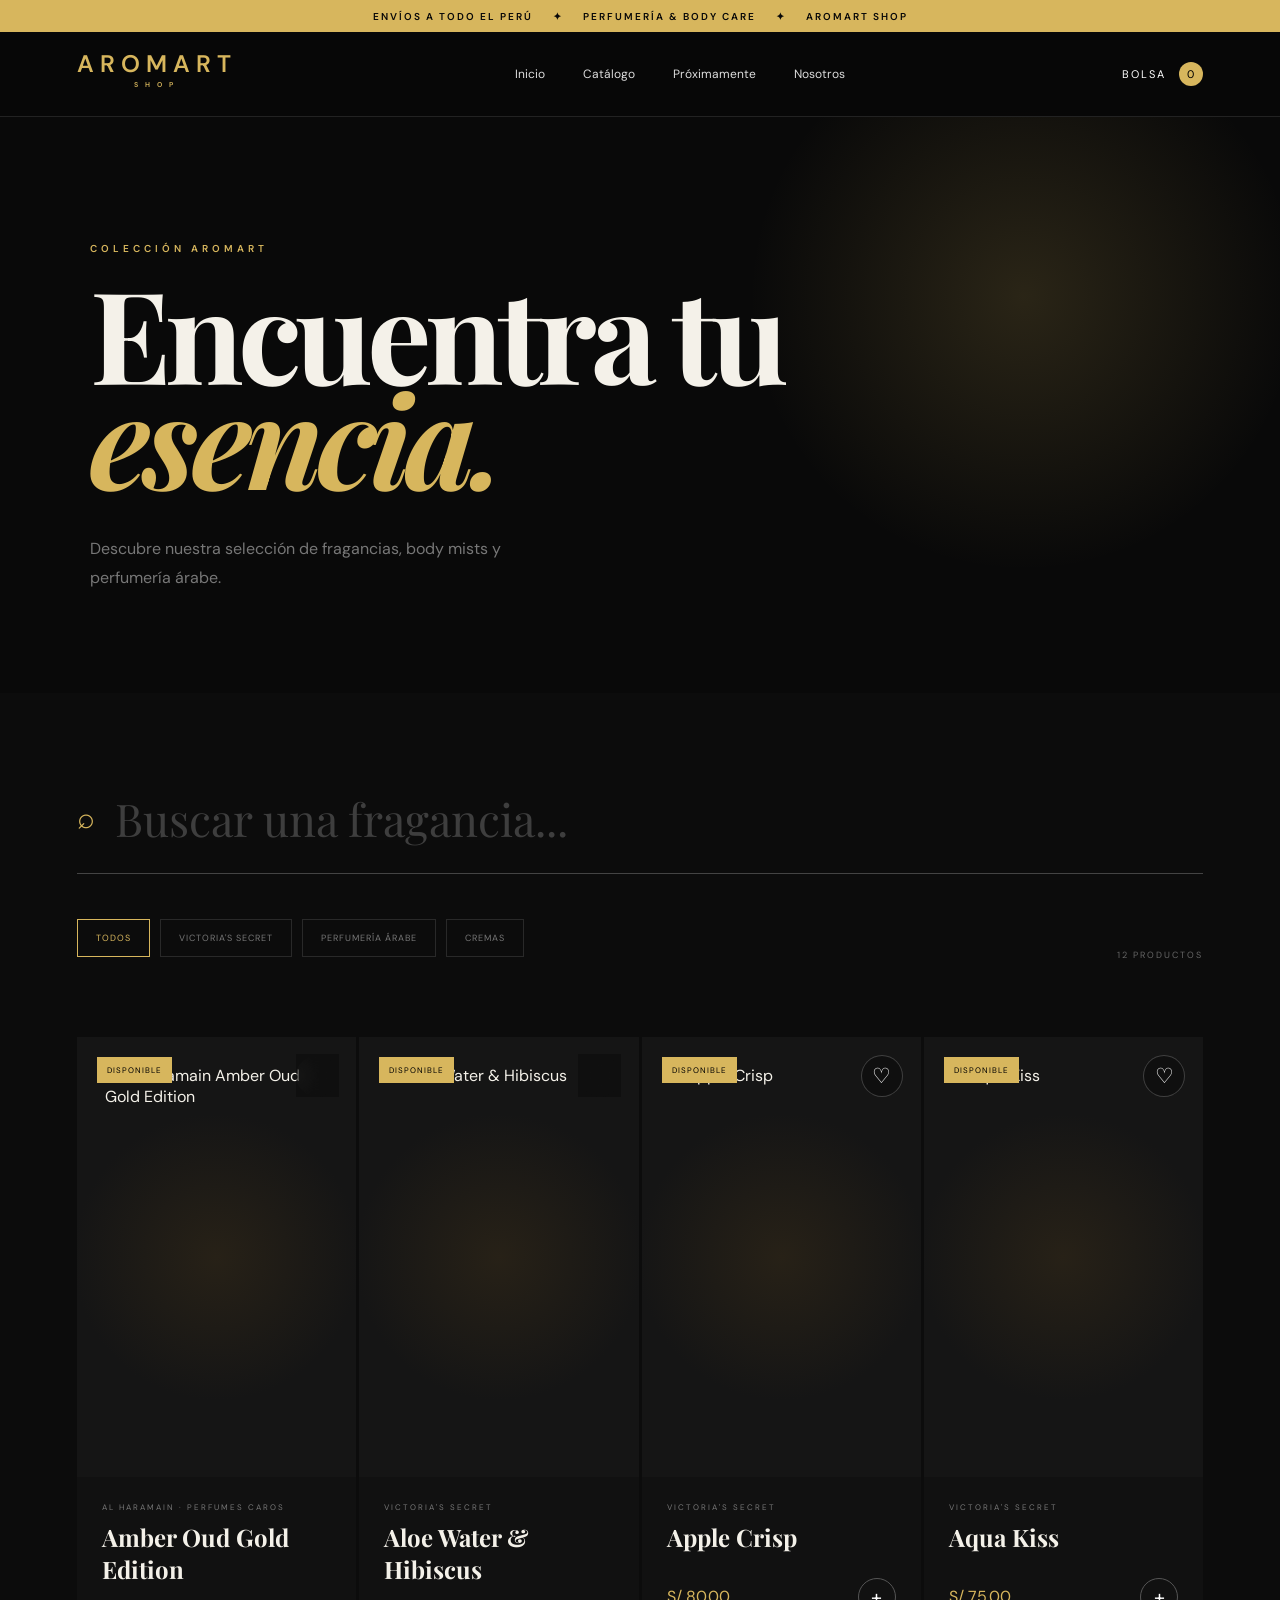
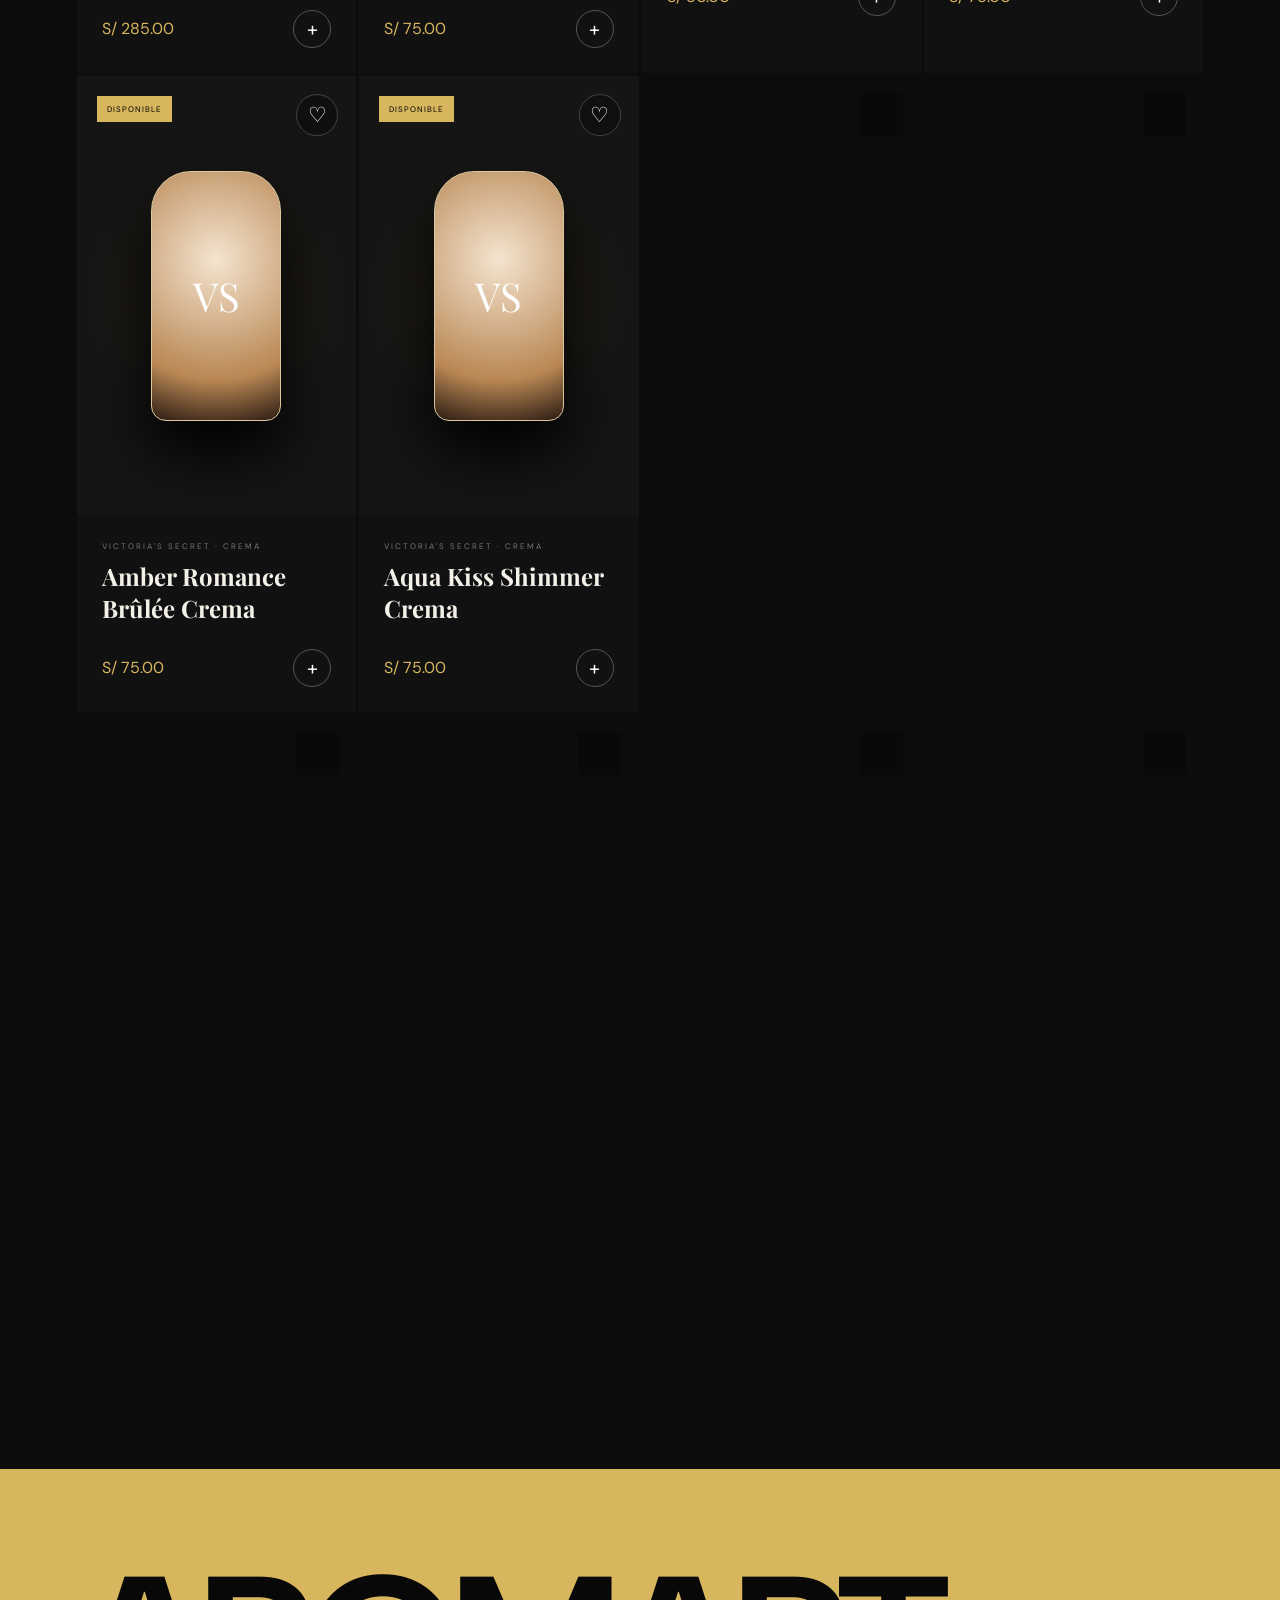
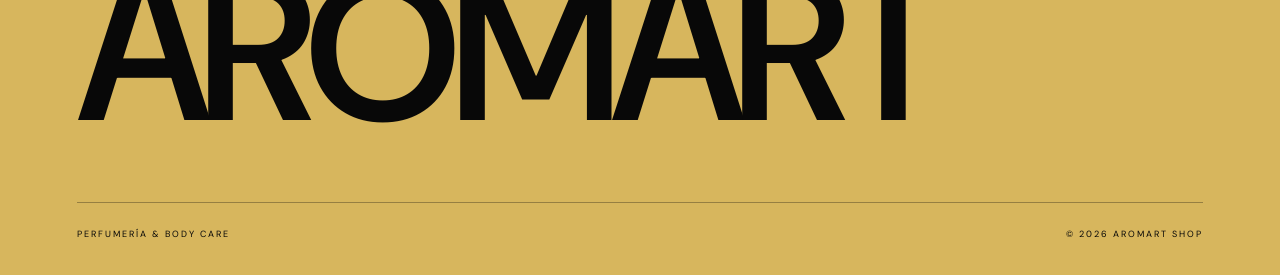
==== commit 22da1134: "Add files via upload" ====
--- a/AROMART WEB/catalogo.html
+++ b/AROMART WEB/catalogo.html
@@ -1,502 +1,336 @@
-<!DOCTYPE html>
-<html lang="es">
-
-<head>
-    <meta charset="UTF-8">
-    <meta name="viewport" content="width=device-width, initial-scale=1.0">
-
-    <title>Catálogo | AromArt Shop</title>
-
-    <link rel="preconnect" href="https://fonts.googleapis.com">
-    <link rel="preconnect" href="https://fonts.gstatic.com" crossorigin>
-
-    <link href="https://fonts.googleapis.com/css2?family=DM+Sans:wght@400;500;600&family=Playfair+Display:ital,wght@0,600;1,600&display=swap" rel="stylesheet">
-
-    <link rel="stylesheet" href="estilos.css">
-</head>
-
-<body>
-
-<div class="anuncio">
-    ENVÍOS A TODO EL PERÚ
-    <span>✦</span>
-    PERFUMERÍA & BODY CARE
-    <span>✦</span>
-    AROMART SHOP
-</div>
-
-
-<header class="header-catalogo">
-
-    <a class="logo" href="index.html">
-        AROMART
-        <small>SHOP</small>
-    </a>
-<button
-    class="menu-movil-btn"
-    onclick="abrirMenu()"
-    aria-label="Abrir menú"
->
-    ☰
-</button>
-
-    <nav>
-        <a href="index.html">Inicio</a>
-        <a href="catalogo.html">Catálogo</a>
-        <a href="index.html#proximamente">Próximamente</a>
-        <a href="index.html#nosotros">Nosotros</a>
-    </nav>
-
-    <button class="btn-carrito" onclick="abrirCarrito()">
-        BOLSA
-        <span id="contador">0</span>
-    </button>
-
-</header>
-
-
-<main>
-
-<!-- PORTADA CATÁLOGO -->
-
-<section class="catalogo-portada">
-
-    <p class="mini revelar">
-        COLECCIÓN AROMART
-    </p>
-
-    <h1 class="revelar">
-        Encuentra tu
-        <span>esencia.</span>
-    </h1>
-
-    <p class="revelar">
-        Descubre nuestra selección de fragancias,
-        body mists y perfumería árabe.
-    </p>
-
-</section>
-
-
-<!-- BUSCADOR -->
-
-<section class="zona-catalogo">
-
-    <div class="buscador-contenedor revelar">
-
-        <span>⌕</span>
-
-        <input
-            type="text"
-            id="buscador"
-            placeholder="Buscar una fragancia..."
-            autocomplete="off"
-        >
-
-    </div>
-
-
-    <div class="catalogo-herramientas revelar">
-
-        <div class="filtros">
-
-            <button class="filtro activo" data-filtro="todos">
-                TODOS
-            </button>
-
-            <button class="filtro" data-filtro="vs">
-                VICTORIA'S SECRET
-            </button>
-
-            <button class="filtro" data-filtro="arabe">
-                PERFUMERÍA ÁRABE
-            </button>
-
-        </div>
-
-        <p id="cantidadProductos">
-            6 PRODUCTOS
-        </p>
-
-    </div>
-
-
-    <!-- PRODUCTOS -->
-
-    <div class="productos-grid" id="listaProductos">
-
-
-        <article
-            class="producto revelar"
-            data-categoria="vs"
-            data-nombre="bare vanilla victoria secret"
-        >
-
-            <div class="producto-imagen">
-
-                <span class="etiqueta">
-                    BEST SELLER
-                </span>
-
-                <button class="favorito">♡</button>
-
-                <div class="perfume-placeholder">
-                    VS
-                </div>
-
-            </div>
-
-            <div class="producto-info">
-
-                <p>VICTORIA'S SECRET</p>
-
-                <h3>Bare Vanilla</h3>
-
-                <div class="precio">
-
-                    <span>S/ 80.00</span>
-
-                    <button onclick="agregarCarrito('Bare Vanilla',80)">
-                        +
-                    </button>
-
-                </div>
-
-            </div>
-
-        </article>
-
-
-
-        <article
-            class="producto revelar"
-            data-categoria="vs"
-            data-nombre="velvet petals victoria secret"
-        >
-
-            <div class="producto-imagen">
-
-                <button class="favorito">♡</button>
-
-                <div class="perfume-placeholder">
-                    VS
-                </div>
-
-            </div>
-
-            <div class="producto-info">
-
-                <p>VICTORIA'S SECRET</p>
-
-                <h3>Velvet Petals</h3>
-
-                <div class="precio">
-
-                    <span>S/ 80.00</span>
-
-                    <button onclick="agregarCarrito('Velvet Petals',80)">
-                        +
-                    </button>
-
-                </div>
-
-            </div>
-
-        </article>
-
-
-
-        <article
-            class="producto revelar"
-            data-categoria="vs"
-            data-nombre="pure seduction victoria secret"
-        >
-
-            <div class="producto-imagen">
-
-                <button class="favorito">♡</button>
-
-                <div class="perfume-placeholder">
-                    VS
-                </div>
-
-            </div>
-
-            <div class="producto-info">
-
-                <p>VICTORIA'S SECRET</p>
-
-                <h3>Pure Seduction</h3>
-
-                <div class="precio">
-
-                    <span>S/ 80.00</span>
-
-                    <button onclick="agregarCarrito('Pure Seduction',80)">
-                        +
-                    </button>
-
-                </div>
-
-            </div>
-
-        </article>
-
-
-
-        <article
-            class="producto revelar"
-            data-categoria="arabe"
-            data-nombre="khamrah lattafa perfume arabe"
-        >
-
-            <div class="producto-imagen">
-
-                <span class="etiqueta">
-                    NUEVO
-                </span>
-
-                <button class="favorito">♡</button>
-
-                <div class="perfume-placeholder arabe">
-                    KH
-                </div>
-
-            </div>
-
-            <div class="producto-info">
-
-                <p>LATTAFA</p>
-
-                <h3>
-    <a class="nombre-producto" href="producto.html">
-        Khamrah
-    </a>
-</h3>
-
-                <div class="precio">
-
-                    <span>S/ 150.00</span>
-
-                    <button onclick="agregarCarrito('Khamrah',150)">
-                        +
-                    </button>
-
-                </div>
-
-            </div>
-
-        </article>
-
-
-
-        <article
-            class="producto revelar"
-            data-categoria="arabe"
-            data-nombre="yara lattafa perfume arabe"
-        >
-
-            <div class="producto-imagen">
-
-                <button class="favorito">♡</button>
-
-                <div class="perfume-placeholder arabe">
-                    YA
-                </div>
-
-            </div>
-
-            <div class="producto-info">
-
-                <p>LATTAFA</p>
-
-                <h3>Yara</h3>
-
-                <div class="precio">
-
-                    <span>S/ 120.00</span>
-
-                    <button onclick="agregarCarrito('Yara',120)">
-                        +
-                    </button>
-
-                </div>
-
-            </div>
-
-        </article>
-
-
-
-        <article
-            class="producto revelar"
-            data-categoria="arabe"
-            data-nombre="mandarin sky armaf perfume arabe"
-        >
-
-            <div class="producto-imagen">
-
-                <button class="favorito">♡</button>
-
-                <div class="perfume-placeholder arabe">
-                    MS
-                </div>
-
-            </div>
-
-            <div class="producto-info">
-
-                <p>ARMAF</p>
-
-                <h3>Mandarin Sky</h3>
-
-                <div class="precio">
-
-                    <span>S/ 145.00</span>
-
-                    <button onclick="agregarCarrito('Mandarin Sky',145)">
-                        +
-                    </button>
-
-                </div>
-
-            </div>
-
-        </article>
-
-    </div>
-
-
-    <div id="sinResultados" class="sin-resultados">
-
-        <span>✦</span>
-
-        <h2>No encontramos esa fragancia.</h2>
-
-        <p>
-            Escríbenos y podemos ayudarte a conseguirla.
-        </p>
-
-    </div>
-
-</section>
-
-</main>
-
-
-<footer>
-
-    <div class="footer-logo">
-        AROMART
-    </div>
-
-    <div class="footer-abajo">
-
-        <p>
-            PERFUMERÍA & BODY CARE
-        </p>
-
-        <p>
-            © 2026 AROMART SHOP
-        </p>
-
-    </div>
-
-</footer>
-
-
-<div
-    class="overlay"
-    id="overlay"
-    onclick="cerrarCarrito()"
-></div>
-
-
-<aside
-    class="carrito-panel"
-    id="carrito"
->
-
-    <div class="carrito-header">
-
-        <div>
-
-            <p class="mini">
-                TU SELECCIÓN
-            </p>
-
-            <h2>Tu bolsa</h2>
-
-        </div>
-
-        <button onclick="cerrarCarrito()">
-            ×
-        </button>
-
-    </div>
-
-
-    <div
-        class="carrito-items"
-        id="carritoItems"
-    >
-
-        <p class="vacio">
-            Tu bolsa está vacía.
-        </p>
-
-    </div>
-
-
-    <div class="carrito-footer">
-
-        <div class="subtotal">
-
-            <span>SUBTOTAL</span>
-
-            <strong id="subtotal">
-                S/ 0.00
-            </strong>
-
-        </div>
-
-        <button
-            class="whatsapp"
-            onclick="finalizarPedido()"
-        >
-            FINALIZAR POR WHATSAPP ↗
-        </button>
-
-    </div>
-
-</aside>
-
-
-<script src="script.js"></script>
-
-</body>
-<div class="menu-movil" id="menuMovil">
-
-    <button
-        class="cerrar-menu"
-        onclick="cerrarMenu()"
-    >
-        ×
-    </button>
-
-    <p>AROMART SHOP</p>
-
-    <nav>
-        <a href="index.html">Inicio</a>
-        <a href="catalogo.html">Catálogo</a>
-        <a href="proximamente.html">Próximamente</a>
-        <a href="nosotros.html">Nosotros</a>
-    </nav>
-
-    <div class="menu-movil-abajo">
-        <span>PERFUMERÍA & BODY CARE</span>
-        <span>NUEVA CAJAMARCA · PERÚ</span>
-    </div>
-
-</div>
-</html>
+<!DOCTYPE html>
+<html lang="es">
+
+<head>
+    <meta charset="UTF-8">
+    <meta name="viewport" content="width=device-width, initial-scale=1.0">
+
+    <title>Catálogo | AromArt Shop</title>
+
+    <link rel="preconnect" href="https://fonts.googleapis.com">
+    <link rel="preconnect" href="https://fonts.gstatic.com" crossorigin>
+
+    <link href="https://fonts.googleapis.com/css2?family=DM+Sans:wght@400;500;600&family=Playfair+Display:ital,wght@0,600;1,600&display=swap" rel="stylesheet">
+
+    <link rel="stylesheet" href="estilos.css">
+</head>
+
+<body>
+
+<div class="anuncio">
+    ENVÍOS A TODO EL PERÚ
+    <span>✦</span>
+    PERFUMERÍA & BODY CARE
+    <span>✦</span>
+    AROMART SHOP
+</div>
+
+
+<header class="header-catalogo">
+
+    <a class="logo" href="index.html">
+        AROMART
+        <small>SHOP</small>
+    </a>
+<button
+    class="menu-movil-btn"
+    onclick="abrirMenu()"
+    aria-label="Abrir menú"
+>
+    ☰
+</button>
+
+    <nav>
+        <a href="index.html">Inicio</a>
+        <a href="catalogo.html">Catálogo</a>
+        <a href="index.html#proximamente">Próximamente</a>
+        <a href="index.html#nosotros">Nosotros</a>
+    </nav>
+
+    <button class="btn-carrito" onclick="abrirCarrito()">
+        BOLSA
+        <span id="contador">0</span>
+    </button>
+
+</header>
+
+
+<main>
+
+<!-- PORTADA CATÁLOGO -->
+
+<section class="catalogo-portada">
+
+    <p class="mini revelar">
+        COLECCIÓN AROMART
+    </p>
+
+    <h1 class="revelar">
+        Encuentra tu
+        <span>esencia.</span>
+    </h1>
+
+    <p class="revelar">
+        Descubre nuestra selección de fragancias,
+        body mists y perfumería árabe.
+    </p>
+
+</section>
+
+
+<!-- BUSCADOR -->
+
+<section class="zona-catalogo">
+
+    <div class="buscador-contenedor revelar">
+
+        <span>⌕</span>
+
+        <input
+            type="text"
+            id="buscador"
+            placeholder="Buscar una fragancia..."
+            autocomplete="off"
+        >
+
+    </div>
+
+
+    <div class="catalogo-herramientas revelar">
+
+        <div class="filtros">
+
+            <button class="filtro activo" data-filtro="todos">
+                TODOS
+            </button>
+
+            <button class="filtro" data-filtro="vs">
+                VICTORIA'S SECRET
+            </button>
+
+            <button class="filtro" data-filtro="arabe">
+                PERFUMERÍA ÁRABE
+            </button>
+
+            <button class="filtro" data-filtro="crema">
+                CREMAS
+            </button>
+
+        </div>
+
+        <p id="cantidadProductos">
+            8 PRODUCTOS
+        </p>
+
+    </div>
+
+
+    <!-- PRODUCTOS -->
+
+    <div class="productos-grid" id="listaProductos">
+
+        <article class="producto revelar" data-categoria="arabe" data-nombre="al haramain amber oud gold edition perfume caro arabe">
+            <div class="producto-imagen">
+                <span class="etiqueta">DISPONIBLE</span><button class="favorito">♡</button>
+                <img class="producto-foto" src="https://imgproxy.treinta.co/sig/size%3A3840%3A%3A%3A/quality%3A90/plain/https%3A%2F%2Fcdn.treinta.co%2Fnew-products%2Fproducts%2Fcd2c0a69-9081-5b0d-936f-7dcb5c8fb457%2F9fbd7f61-4a95-5aed-b1cd-d91938d81d7d.jpg" alt="Al Haramain Amber Oud Gold Edition" loading="lazy">
+            </div>
+            <div class="producto-info"><p>AL HARAMAIN · PERFUMES CAROS</p><h3>Amber Oud Gold Edition</h3><div class="precio"><span>S/ 285.00</span><button onclick="agregarCarrito('Amber Oud Gold Edition',285)">+</button></div></div>
+        </article>
+
+        <article class="producto revelar" data-categoria="vs" data-nombre="aloe water hibiscus victoria secret body mist">
+            <div class="producto-imagen">
+                <span class="etiqueta">DISPONIBLE</span><button class="favorito">♡</button>
+                <img class="producto-foto" src="https://imgproxy.treinta.co/sig/size%3A3840%3A%3A%3A/quality%3A90/plain/https%3A%2F%2Fus-east-1-prod-treinta-assets-bucket.s3.amazonaws.com%2F7f6c2fcc-c594-59ab-a5ac-cb4e8e901bd1.jpeg" alt="Aloe Water & Hibiscus" loading="lazy">
+            </div>
+            <div class="producto-info"><p>VICTORIA'S SECRET</p><h3>Aloe Water & Hibiscus</h3><div class="precio"><span>S/ 75.00</span><button onclick="agregarCarrito('Aloe Water & Hibiscus',75)">+</button></div></div>
+        </article>
+
+        <article class="producto revelar" data-categoria="vs" data-nombre="apple crisp victoria secret body mist">
+            <div class="producto-imagen">
+                <span class="etiqueta">DISPONIBLE</span><button class="favorito">♡</button>
+                <img class="producto-foto" src="https://imgproxy.treinta.co/sig/size%3A3840%3A%3A%3A/quality%3A90/plain/https%3A%2F%2Fus-east-1-prod-treinta-assets-bucket.s3.amazonaws.com%2Ffef6a25f-79d9-5c3f-bfe1-5f17001660a1.jpeg" alt="Apple Crisp" loading="lazy">
+            </div>
+            <div class="producto-info"><p>VICTORIA'S SECRET</p><h3>Apple Crisp</h3><div class="precio"><span>S/ 80.00</span><button onclick="agregarCarrito('Apple Crisp',80)">+</button></div></div>
+        </article>
+
+        <article class="producto revelar" data-categoria="vs" data-nombre="aqua kiss victoria secret body mist">
+            <div class="producto-imagen">
+                <span class="etiqueta">DISPONIBLE</span><button class="favorito">♡</button>
+                <img class="producto-foto" src="https://imgproxy.treinta.co/sig/size%3A3840%3A%3A%3A/quality%3A90/plain/https%3A%2F%2Fus-east-1-prod-treinta-assets-bucket.s3.amazonaws.com%2F0aaf1e28-ef67-5734-8e8d-c31b6bf6e47b.jpeg" alt="Aqua Kiss" loading="lazy">
+            </div>
+            <div class="producto-info"><p>VICTORIA'S SECRET</p><h3>Aqua Kiss</h3><div class="precio"><span>S/ 75.00</span><button onclick="agregarCarrito('Aqua Kiss',75)">+</button></div></div>
+        </article>
+
+        <article class="producto revelar" data-categoria="crema" data-nombre="amber romance brulee crema victoria secret">
+            <div class="producto-imagen"><span class="etiqueta">DISPONIBLE</span><button class="favorito">♡</button><div class="perfume-placeholder crema-card">VS</div></div>
+            <div class="producto-info"><p>VICTORIA'S SECRET · CREMA</p><h3>Amber Romance Brûlée Crema</h3><div class="precio"><span>S/ 75.00</span><button onclick="agregarCarrito('Amber Romance Brûlée Crema',75)">+</button></div></div>
+        </article>
+        <article class="producto revelar" data-categoria="crema" data-nombre="aqua kiss shimmer crema victoria secret">
+            <div class="producto-imagen"><span class="etiqueta">DISPONIBLE</span><button class="favorito">♡</button><div class="perfume-placeholder crema-card">VS</div></div>
+            <div class="producto-info"><p>VICTORIA'S SECRET · CREMA</p><h3>Aqua Kiss Shimmer Crema</h3><div class="precio"><span>S/ 75.00</span><button onclick="agregarCarrito('Aqua Kiss Shimmer Crema',75)">+</button></div></div>
+        </article>
+        <article class="producto agotado revelar" data-categoria="vs" data-nombre="angel cake cream victoria secret agotado">
+            <div class="producto-imagen"><span class="etiqueta etiqueta-agotado">AGOTADO</span><button class="favorito">♡</button><div class="perfume-placeholder crema-card">VS</div></div>
+            <div class="producto-info"><p>VICTORIA'S SECRET</p><h3>Angel Cake & Cream</h3><div class="precio"><span>AGOTADO</span><button class="btn-agotado" onclick="avisarme('Angel Cake & Cream')">AVÍSAME</button></div></div>
+        </article>
+        <article class="producto agotado revelar" data-categoria="vs" data-nombre="aqua kiss shimmer victoria secret agotado">
+            <div class="producto-imagen"><span class="etiqueta etiqueta-agotado">AGOTADO</span><button class="favorito">♡</button><div class="perfume-placeholder crema-card">VS</div></div>
+            <div class="producto-info"><p>VICTORIA'S SECRET</p><h3>Aqua Kiss Shimmer</h3><div class="precio"><span>AGOTADO</span><button class="btn-agotado" onclick="avisarme('Aqua Kiss Shimmer')">AVÍSAME</button></div></div>
+        </article>
+
+        <article class="producto agotado revelar" data-categoria="arabe" data-nombre="9 pm afnan perfume arabe agotado">
+            <div class="producto-imagen"><span class="etiqueta etiqueta-agotado">AGOTADO</span><button class="favorito">♡</button><img class="producto-foto" src="https://imgproxy.treinta.co/sig/size%3A3840%3A%3A%3A/quality%3A75/plain/https%3A%2F%2Fcdn.treinta.co%2Fnew-products%2Fproducts%2Fcd2c0a69-9081-5b0d-936f-7dcb5c8fb457%2F2bb677cb-57f3-57b9-b341-ea6ff5e0398e.jpg" alt="9 PM Afnan" loading="lazy"></div>
+            <div class="producto-info"><p>AFNAN</p><h3>9 PM</h3><div class="precio"><span>AGOTADO</span><button class="btn-agotado" onclick="avisarme('9 PM')">AVÍSAME</button></div></div>
+        </article>
+
+        <article class="producto agotado revelar" data-categoria="arabe" data-nombre="afeef lattafa perfume arabe agotado">
+            <div class="producto-imagen"><span class="etiqueta etiqueta-agotado">AGOTADO</span><button class="favorito">♡</button><img class="producto-foto" src="https://imgproxy.treinta.co/sig/size%3A3840%3A%3A%3A/quality%3A75/plain/https%3A%2F%2Fcdn.treinta.co%2Fweb-app%2Finventory%2Fcd2c0a69-9081-5b0d-936f-7dcb5c8fb457%2F0af6f2c8-cb02-5d3e-a328-78da605f633f.png" alt="Afeef Lattafa" loading="lazy"></div>
+            <div class="producto-info"><p>LATTAFA</p><h3>Afeef Lattafa</h3><div class="precio"><span>AGOTADO</span><button class="btn-agotado" onclick="avisarme('Afeef Lattafa')">AVÍSAME</button></div></div>
+        </article>
+
+        <article class="producto agotado revelar" data-categoria="arabe" data-nombre="afnan 9 am dive perfume arabe agotado">
+            <div class="producto-imagen"><span class="etiqueta etiqueta-agotado">AGOTADO</span><button class="favorito">♡</button><img class="producto-foto" src="https://imgproxy.treinta.co/sig/size%3A3840%3A%3A%3A/quality%3A75/plain/https%3A%2F%2Fcdn.treinta.co%2Fnew-products%2Fproducts%2Fcd2c0a69-9081-5b0d-936f-7dcb5c8fb457%2F245f290c-4756-5e07-ade6-d3af3bd882fe.jpg" alt="Afnan 9 AM Dive" loading="lazy"></div>
+            <div class="producto-info"><p>AFNAN</p><h3>9 AM Dive</h3><div class="precio"><span>AGOTADO</span><button class="btn-agotado" onclick="avisarme('Afnan 9 AM Dive')">AVÍSAME</button></div></div>
+        </article>
+
+        <article class="producto agotado revelar" data-categoria="arabe" data-nombre="afnan hawas ice perfume arabe agotado">
+            <div class="producto-imagen"><span class="etiqueta etiqueta-agotado">AGOTADO</span><button class="favorito">♡</button><img class="producto-foto" src="https://imgproxy.treinta.co/sig/size%3A3840%3A%3A%3A/quality%3A75/plain/https%3A%2F%2Fcdn.treinta.co%2Fnew-products%2Fproducts%2Fcd2c0a69-9081-5b0d-936f-7dcb5c8fb457%2Fd1c586f6-de20-5bc6-8226-639d821232af.jpg" alt="Afnan Hawas Ice" loading="lazy"></div>
+            <div class="producto-info"><p>AFNAN</p><h3>Hawas Ice</h3><div class="precio"><span>AGOTADO</span><button class="btn-agotado" onclick="avisarme('Afnan Hawas Ice')">AVÍSAME</button></div></div>
+        </article>
+
+    </div>
+
+
+    <div id="sinResultados" class="sin-resultados">
+
+        <span>✦</span>
+
+        <h2>No encontramos esa fragancia.</h2>
+
+        <p>
+            Escríbenos y podemos ayudarte a conseguirla.
+        </p>
+
+    </div>
+
+</section>
+
+</main>
+
+
+<footer>
+
+    <div class="footer-logo">
+        AROMART
+    </div>
+
+    <div class="footer-abajo">
+
+        <p>
+            PERFUMERÍA & BODY CARE
+        </p>
+
+        <p>
+            © 2026 AROMART SHOP
+        </p>
+
+    </div>
+
+</footer>
+
+
+<div
+    class="overlay"
+    id="overlay"
+    onclick="cerrarCarrito()"
+></div>
+
+
+<aside
+    class="carrito-panel"
+    id="carrito"
+>
+
+    <div class="carrito-header">
+
+        <div>
+
+            <p class="mini">
+                TU SELECCIÓN
+            </p>
+
+            <h2>Tu bolsa</h2>
+
+        </div>
+
+        <button onclick="cerrarCarrito()">
+            ×
+        </button>
+
+    </div>
+
+
+    <div
+        class="carrito-items"
+        id="carritoItems"
+    >
+
+        <p class="vacio">
+            Tu bolsa está vacía.
+        </p>
+
+    </div>
+
+
+    <div class="carrito-footer">
+
+        <div class="subtotal">
+
+            <span>SUBTOTAL</span>
+
+            <strong id="subtotal">
+                S/ 0.00
+            </strong>
+
+        </div>
+
+        <button
+            class="whatsapp"
+            onclick="finalizarPedido()"
+        >
+            FINALIZAR POR WHATSAPP ↗
+        </button>
+
+    </div>
+
+</aside>
+
+
+<script src="script.js"></script>
+
+</body>
+<div class="menu-movil" id="menuMovil">
+
+    <button
+        class="cerrar-menu"
+        onclick="cerrarMenu()"
+    >
+        ×
+    </button>
+
+    <p>AROMART SHOP</p>
+
+    <nav>
+        <a href="index.html">Inicio</a>
+        <a href="catalogo.html">Catálogo</a>
+        <a href="proximamente.html">Próximamente</a>
+        <a href="nosotros.html">Nosotros</a>
+    </nav>
+
+    <div class="menu-movil-abajo">
+        <span>PERFUMERÍA & BODY CARE</span>
+        <span>NUEVA CAJAMARCA · PERÚ</span>
+    </div>
+
+</div>
+</html>
--- a/AROMART WEB/estilos.css
+++ b/AROMART WEB/estilos.css
@@ -1,2771 +1,2792 @@
-:root {
-    --negro: #080808;
-    --negro2: #101010;
-    --negro3: #181818;
-    --dorado: #d7b65d;
-    --dorado-claro: #f0d58b;
-    --blanco: #f4f1e9;
-    --gris: #99978f;
-}
-
-* {
-    margin: 0;
-    padding: 0;
-    box-sizing: border-box;
-}
-
-html {
-    scroll-behavior: smooth;
-}
-
-body {
-    background: var(--negro);
-    color: var(--blanco);
-    font-family: "DM Sans", sans-serif;
-    overflow-x: hidden;
-}
-
-a {
-    color: inherit;
-}
-
-button {
-    font-family: inherit;
-}
-
-/* ANUNCIO */
-
-.anuncio {
-    height: 32px;
-    background: var(--dorado);
-    color: #080808;
-    display: flex;
-    align-items: center;
-    justify-content: center;
-    gap: 20px;
-    font-size: 10px;
-    letter-spacing: 2px;
-    font-weight: 600;
-}
-
-/* HEADER */
-
-header {
-    height: 85px;
-    width: 100%;
-    padding: 0 6%;
-    display: flex;
-    align-items: center;
-    justify-content: space-between;
-    position: fixed;
-    top: 32px;
-    left: 0;
-    z-index: 1000;
-    transition: .4s;
-}
-
-header.scrolled {
-    top: 0;
-    height: 72px;
-    background: rgba(8,8,8,.92);
-    backdrop-filter: blur(15px);
-    border-bottom: 1px solid #242424;
-}
-
-.logo {
-    text-decoration: none;
-    color: var(--dorado);
-    font-size: 24px;
-    letter-spacing: 6px;
-    font-weight: 600;
-    line-height: 13px;
-}
-
-.logo small {
-    display: block;
-    font-size: 7px;
-    letter-spacing: 7px;
-    text-align: center;
-    margin-top: 8px;
-}
-
-nav {
-    display: flex;
-    gap: 38px;
-}
-
-nav a {
-    text-decoration: none;
-    font-size: 12px;
-    color: #ddd;
-    position: relative;
-}
-
-nav a::after {
-    content: "";
-    position: absolute;
-    left: 0;
-    bottom: -8px;
-    width: 0;
-    height: 1px;
-    background: var(--dorado);
-    transition: .3s;
-}
-
-nav a:hover::after {
-    width: 100%;
-}
-
-.btn-carrito {
-    background: transparent;
-    border: 0;
-    color: white;
-    cursor: pointer;
-    letter-spacing: 2px;
-    font-size: 11px;
-}
-
-.btn-carrito span {
-    margin-left: 8px;
-    background: var(--dorado);
-    color: #000;
-    width: 24px;
-    height: 24px;
-    display: inline-flex;
-    align-items: center;
-    justify-content: center;
-    border-radius: 50%;
-}
-
-/* HERO */
-
-.hero {
-    height: 100vh;
-    min-height: 720px;
-    padding: 170px 8% 80px;
-    display: flex;
-    align-items: center;
-    position: relative;
-    overflow: hidden;
-
-    background:
-        radial-gradient(circle at 75% 45%, #292216 0%, transparent 26%),
-        linear-gradient(120deg, #070707 35%, #111 100%);
-}
-
-.hero-contenido {
-    width: 65%;
-    position: relative;
-    z-index: 5;
-}
-
-.mini {
-    color: var(--dorado);
-    font-size: 10px;
-    letter-spacing: 4px;
-    font-weight: 600;
-    margin-bottom: 25px;
-}
-
-.titulo-hero {
-    font-family: "Playfair Display", serif;
-    font-size: clamp(65px, 8vw, 125px);
-    font-weight: 600;
-    line-height: .86;
-    letter-spacing: -5px;
-    max-width: 1050px;
-}
-
-.titulo-hero span {
-    display: block;
-    color: var(--dorado);
-    font-style: italic;
-}
-
-.hero-descripcion {
-    margin-top: 40px;
-    color: #aaa;
-    max-width: 500px;
-    font-size: 15px;
-    line-height: 1.8;
-}
-
-.hero-botones {
-    display: flex;
-    align-items: center;
-    gap: 35px;
-    margin-top: 40px;
-}
-
-.btn-dorado {
-    display: inline-flex;
-    align-items: center;
-    gap: 35px;
-    background: var(--dorado);
-    color: #090909;
-    padding: 18px 25px;
-    text-decoration: none;
-    font-size: 11px;
-    letter-spacing: 1px;
-    font-weight: 600;
-    transition: .35s;
-}
-
-.btn-dorado:hover {
-    background: var(--dorado-claro);
-    transform: translateY(-4px);
-    box-shadow: 0 15px 50px rgba(215,182,93,.15);
-}
-
-.btn-link {
-    color: #bbb;
-    text-decoration: none;
-    font-size: 12px;
-    transition: .3s;
-}
-
-.btn-link:hover {
-    color: var(--dorado);
-}
-
-.hero-decoracion {
-    position: absolute;
-    right: 8%;
-    top: 20%;
-    width: 30%;
-    height: 65%;
-    display: flex;
-    align-items: center;
-    justify-content: center;
-}
-
-.circulo {
-    position: absolute;
-    width: 480px;
-    height: 480px;
-    border: 1px solid rgba(215,182,93,.2);
-    border-radius: 50%;
-    animation: respirar 5s ease-in-out infinite;
-}
-
-.botella {
-    width: 180px;
-    height: 330px;
-    border: 1px solid rgba(215,182,93,.6);
-    background:
-        linear-gradient(135deg,
-        rgba(215,182,93,.2),
-        rgba(0,0,0,.7));
-    box-shadow: 0 50px 100px #000;
-    display: flex;
-    align-items: center;
-    justify-content: center;
-    color: var(--dorado);
-    font-family: "Playfair Display";
-    font-size: 80px;
-    animation: flotar 5s ease-in-out infinite;
-    backdrop-filter: blur(5px);
-}
-
-.hero-luz {
-    position: absolute;
-    border-radius: 50%;
-    filter: blur(100px);
-    pointer-events: none;
-}
-
-.luz-1 {
-    width: 400px;
-    height: 400px;
-    background: rgba(215,182,93,.08);
-    right: 5%;
-    top: 20%;
-}
-
-.luz-2 {
-    width: 300px;
-    height: 300px;
-    background: rgba(215,182,93,.05);
-    left: 20%;
-    bottom: -150px;
-}
-
-.scroll {
-    position: absolute;
-    bottom: 35px;
-    left: 8%;
-    color: #666;
-    letter-spacing: 3px;
-    font-size: 8px;
-    display: flex;
-    align-items: center;
-    gap: 15px;
-}
-
-.scroll span {
-    display: block;
-    width: 45px;
-    height: 1px;
-    background: #555;
-}
-
-/* MARQUESINA */
-
-.marquesina {
-    background: var(--dorado);
-    color: #090909;
-    overflow: hidden;
-    padding: 17px 0;
-}
-
-.marquesina-contenido {
-    width: max-content;
-    display: flex;
-    align-items: center;
-    gap: 45px;
-    animation: marquesina 25s linear infinite;
-    font-size: 11px;
-    letter-spacing: 3px;
-}
-
-/* INTRO */
-
-.intro {
-    padding: 160px 8%;
-    text-align: center;
-}
-
-.intro h2 {
-    font-family: "Playfair Display", serif;
-    font-size: clamp(45px, 6vw, 90px);
-    line-height: 1;
-    max-width: 1100px;
-    margin: auto;
-}
-
-.intro h2 span {
-    color: var(--dorado);
-    font-style: italic;
-}
-
-/* CATEGORÍAS */
-
-.categorias {
-    padding: 0 6% 150px;
-    display: grid;
-    grid-template-columns: repeat(3, 1fr);
-}
-
-.categoria {
-    min-height: 520px;
-    padding: 40px;
-    border: 1px solid #242424;
-    position: relative;
-    display: flex;
-    align-items: flex-end;
-    overflow: hidden;
-    background:
-        radial-gradient(circle at 50% 20%, #262015, transparent 35%),
-        #101010;
-    transition: .5s;
-}
-
-.categoria:nth-child(2) {
-    background:
-        radial-gradient(circle at 50% 20%, #252525, transparent 35%),
-        #101010;
-}
-
-.categoria:hover {
-    transform: translateY(-12px);
-    border-color: rgba(215,182,93,.5);
-    z-index: 5;
-}
-
-.categoria::after {
-    content: "";
-    position: absolute;
-    width: 80px;
-    height: 250%;
-    background: rgba(255,255,255,.04);
-    transform: rotate(25deg);
-    top: -70%;
-    left: -150px;
-    transition: 1s;
-}
-
-.categoria:hover::after {
-    left: 130%;
-}
-
-.numero {
-    position: absolute;
-    top: 30px;
-    right: 35px;
-    color: rgba(215,182,93,.2);
-    font-size: 65px;
-    font-family: "Playfair Display";
-}
-
-.categoria p {
-    color: var(--dorado);
-    font-size: 9px;
-    letter-spacing: 3px;
-    margin-bottom: 15px;
-}
-
-.categoria h3 {
-    font-family: "Playfair Display";
-    font-size: 48px;
-    line-height: .95;
-    margin-bottom: 30px;
-}
-
-.categoria a {
-    color: #aaa;
-    text-decoration: none;
-    font-size: 10px;
-    letter-spacing: 2px;
-}
-
-/* CATÁLOGO */
-
-.catalogo,
-.proximamente {
-    padding: 130px 6%;
-    background: #0c0c0c;
-}
-
-.encabezado-seccion {
-    display: flex;
-    justify-content: space-between;
-    align-items: flex-end;
-    margin-bottom: 60px;
-}
-
-.encabezado-seccion h2 {
-    font-family: "Playfair Display";
-    font-size: clamp(45px, 5vw, 75px);
-    max-width: 700px;
-    line-height: 1;
-}
-
-.encabezado-seccion > p {
-    color: #777;
-    max-width: 270px;
-    line-height: 1.7;
-}
-
-.filtros {
-    display: flex;
-    gap: 10px;
-    margin-bottom: 35px;
-}
-
-.filtro {
-    padding: 12px 18px;
-    background: transparent;
-    border: 1px solid #292929;
-    color: #777;
-    cursor: pointer;
-    font-size: 9px;
-    letter-spacing: 1px;
-    transition: .3s;
-}
-
-.filtro.activo,
-.filtro:hover {
-    border-color: var(--dorado);
-    color: var(--dorado);
-}
-
-.productos-grid {
-    display: grid;
-    grid-template-columns: repeat(4, 1fr);
-    gap: 3px;
-}
-
-.producto {
-    background: #111;
-    transition: opacity .4s, transform .5s;
-}
-
-.producto.oculto {
-    display: none;
-}
-
-.producto-imagen {
-    height: 440px;
-    background:
-        radial-gradient(circle, #272117, #151515 55%);
-    display: flex;
-    justify-content: center;
-    align-items: center;
-    position: relative;
-    overflow: hidden;
-}
-
-.perfume-placeholder {
-    width: 130px;
-    height: 250px;
-    border-radius: 40px 40px 15px 15px;
-    border: 1px solid #d8c7a1;
-    background: linear-gradient(145deg,#d8c7a1,#6b5b45);
-    color: #201a12;
-    font-family: "Playfair Display";
-    font-size: 40px;
-    display: flex;
-    align-items: center;
-    justify-content: center;
-    box-shadow: 0 30px 60px #000;
-    transition: .6s cubic-bezier(.2,.8,.2,1);
-}
-
-.perfume-placeholder.arabe {
-    border-radius: 5px;
-    background: linear-gradient(145deg,#1a1a1a,#9a7c37);
-    color: var(--dorado);
-}
-
-.producto:hover .perfume-placeholder {
-    transform: translateY(-15px) scale(1.07) rotate(-2deg);
-}
-
-.etiqueta {
-    position: absolute;
-    top: 20px;
-    left: 20px;
-    background: var(--dorado);
-    color: #000;
-    padding: 8px 10px;
-    font-size: 8px;
-    letter-spacing: 1px;
-}
-
-.producto-info {
-    padding: 25px;
-}
-
-.producto-info > p {
-    color: #777;
-    font-size: 8px;
-    letter-spacing: 2px;
-    margin-bottom: 9px;
-}
-
-.producto-info h3 {
-    font-family: "Playfair Display";
-    font-size: 24px;
-}
-
-.precio {
-    margin-top: 25px;
-    display: flex;
-    align-items: center;
-    justify-content: space-between;
-}
-
-.precio span {
-    color: var(--dorado);
-}
-
-.precio button {
-    width: 38px;
-    height: 38px;
-    border-radius: 50%;
-    border: 1px solid #555;
-    background: transparent;
-    color: white;
-    cursor: pointer;
-    font-size: 20px;
-    transition: .3s;
-}
-
-.precio button:hover {
-    background: var(--dorado);
-    color: black;
-    border-color: var(--dorado);
-    transform: rotate(90deg);
-}
-
-/* SOLICITUD */
-
-.solicitud {
-    padding: 150px 8%;
-    background:
-        radial-gradient(circle at 20% 40%, #2c2518, transparent 30%),
-        #090909;
-    display: grid;
-    grid-template-columns: 1fr 1fr;
-    gap: 100px;
-}
-
-.solicitud h2 {
-    font-family: "Playfair Display";
-    font-size: clamp(55px, 6vw, 90px);
-    line-height: .95;
-}
-
-.solicitud h2 span {
-    display: block;
-    color: var(--dorado);
-    font-style: italic;
-}
-
-.descripcion {
-    color: #888;
-    max-width: 450px;
-    line-height: 1.8;
-    margin: 30px 0;
-}
-
-.paso {
-    border-top: 1px solid #333;
-    padding: 30px 0;
-    display: grid;
-    grid-template-columns: 60px 1fr 1fr;
-    align-items: center;
-}
-
-.paso span {
-    color: var(--dorado);
-    font-size: 11px;
-}
-
-.paso h3 {
-    font-family: "Playfair Display";
-    font-size: 25px;
-}
-
-.paso p {
-    color: #777;
-    font-size: 12px;
-    line-height: 1.6;
-}
-
-/* PRÓXIMAMENTE */
-
-.proximamente {
-    background: #0f0f0f;
-}
-
-.proximos-grid {
-    display: grid;
-    grid-template-columns: 1.3fr 1fr;
-    gap: 5px;
-}
-
-.proximo {
-    height: 600px;
-    padding: 35px;
-    position: relative;
-    display: flex;
-    flex-direction: column;
-    justify-content: space-between;
-    overflow: hidden;
-    border: 1px solid #242424;
-}
-
-.proximo-fondo {
-    position: absolute;
-    inset: 0;
-    transition: 1s;
-}
-
-.proximo-fondo.uno {
-    background:
-        radial-gradient(circle at 50% 45%, rgba(215,182,93,.25), transparent 20%),
-        linear-gradient(145deg,#161616,#080808);
-}
-
-.proximo-fondo.dos {
-    background:
-        radial-gradient(circle at 50% 40%, rgba(255,255,255,.12), transparent 22%),
-        linear-gradient(145deg,#181818,#080808);
-}
-
-.proximo:hover .proximo-fondo {
-    transform: scale(1.08);
-}
-
-.proximo > span,
-.proximo > div:last-child {
-    position: relative;
-    z-index: 2;
-}
-
-.proximo > span {
-    align-self: flex-start;
-    border: 1px solid #777;
-    padding: 8px 12px;
-    font-size: 8px;
-    letter-spacing: 2px;
-}
-
-.proximo p {
-    color: var(--dorado);
-    letter-spacing: 3px;
-    font-size: 9px;
-    margin-bottom: 15px;
-}
-
-.proximo h3 {
-    font-family: "Playfair Display";
-    font-size: 45px;
-    max-width: 500px;
-}
-
-/* BENEFICIOS */
-
-.beneficios {
-    padding: 140px 8%;
-}
-
-.beneficio {
-    display: grid;
-    grid-template-columns: 80px 1fr 1fr;
-    border-top: 1px solid #292929;
-    padding: 35px 0;
-    align-items: center;
-}
-
-.beneficio span {
-    color: var(--dorado);
-    font-size: 10px;
-}
-
-.beneficio h3 {
-    font-family: "Playfair Display";
-    font-size: 30px;
-}
-
-.beneficio p {
-    color: #777;
-    max-width: 380px;
-    line-height: 1.7;
-}
-
-/* FOOTER */
-
-footer {
-    padding: 100px 6% 35px;
-    background: var(--dorado);
-    color: #080808;
-}
-
-.footer-logo {
-    font-size: clamp(75px, 16vw, 240px);
-    letter-spacing: -10px;
-    font-weight: 600;
-    line-height: .8;
-}
-
-.footer-abajo {
-    margin-top: 70px;
-    padding-top: 25px;
-    border-top: 1px solid rgba(0,0,0,.3);
-    display: flex;
-    justify-content: space-between;
-    font-size: 9px;
-    letter-spacing: 2px;
-}
-
-/* CARRITO */
-
-.overlay {
-    position: fixed;
-    inset: 0;
-    background: rgba(0,0,0,.7);
-    backdrop-filter: blur(5px);
-    z-index: 1998;
-    opacity: 0;
-    visibility: hidden;
-    transition: .4s;
-}
-
-.overlay.abierto {
-    opacity: 1;
-    visibility: visible;
-}
-
-.carrito-panel {
-    position: fixed;
-    right: -520px;
-    top: 0;
-    width: min(500px, 100%);
-    height: 100vh;
-    background: #111;
-    z-index: 1999;
-    padding: 40px;
-    display: flex;
-    flex-direction: column;
-    transition: .55s cubic-bezier(.77,0,.18,1);
-}
-
-.carrito-panel.abierto {
-    right: 0;
-}
-
-.carrito-header {
-    display: flex;
-    justify-content: space-between;
-    border-bottom: 1px solid #292929;
-    padding-bottom: 25px;
-}
-
-.carrito-header h2 {
-    font-family: "Playfair Display";
-    font-size: 40px;
-}
-
-.carrito-header button {
-    border: 0;
-    background: transparent;
-    color: white;
-    font-size: 35px;
-    cursor: pointer;
-}
-
-.carrito-items {
-    flex: 1;
-    overflow-y: auto;
-    padding: 25px 0;
-}
-
-.vacio {
-    color: #666;
-}
-
-.item-carrito {
-    padding: 20px 0;
-    border-bottom: 1px solid #292929;
-    display: flex;
-    justify-content: space-between;
-}
-
-.item-carrito h4 {
-    font-family: "Playfair Display";
-    font-size: 20px;
-}
-
-.item-carrito p {
-    color: var(--dorado);
-    margin-top: 5px;
-}
-
-.item-carrito button {
-    background: none;
-    border: none;
-    color: #777;
-    cursor: pointer;
-}
-
-.subtotal {
-    display: flex;
-    justify-content: space-between;
-    margin-bottom: 25px;
-}
-
-.subtotal span {
-    font-size: 10px;
-    letter-spacing: 2px;
-}
-
-.subtotal strong {
-    color: var(--dorado);
-}
-
-.whatsapp {
-    width: 100%;
-    padding: 18px;
-    border: 0;
-    background: var(--dorado);
-    color: #080808;
-    cursor: pointer;
-    font-weight: 600;
-}
-
-/* ANIMACIONES */
-
-.revelar {
-    opacity: 0;
-    transform: translateY(55px);
-    transition:
-        opacity .9s ease,
-        transform .9s cubic-bezier(.2,.8,.2,1);
-}
-
-.revelar.visible {
-    opacity: 1;
-    transform: translateY(0);
-}
-
-@keyframes flotar {
-    0%,100% {
-        transform: translateY(0) rotate(2deg);
-    }
-    50% {
-        transform: translateY(-25px) rotate(-2deg);
-    }
-}
-
-@keyframes respirar {
-    0%,100% {
-        transform: scale(.95);
-        opacity: .4;
-    }
-    50% {
-        transform: scale(1.08);
-        opacity: 1;
-    }
-}
-
-@keyframes marquesina {
-    to {
-        transform: translateX(-50%);
-    }
-}
-
-/* RESPONSIVE */
-
-@media (max-width: 900px) {
-
-    nav {
-        display: none;
-    }
-
-    .hero {
-        min-height: 750px;
-        padding: 160px 7% 80px;
-    }
-
-    .hero-contenido {
-        width: 100%;
-    }
-
-    .titulo-hero {
-        font-size: 58px;
-        letter-spacing: -3px;
-    }
-
-    .hero-decoracion {
-        opacity: .25;
-        right: -20%;
-    }
-
-    .categorias,
-    .productos-grid {
-        grid-template-columns: 1fr;
-    }
-
-    .categoria {
-        min-height: 350px;
-    }
-
-    .producto-imagen {
-        height: 400px;
-    }
-
-    .solicitud {
-        grid-template-columns: 1fr;
-        gap: 70px;
-    }
-
-    .proximos-grid {
-        grid-template-columns: 1fr;
-    }
-
-    .proximo {
-        height: 450px;
-    }
-
-    .encabezado-seccion {
-        display: block;
-    }
-
-    .encabezado-seccion > p {
-        margin-top: 25px;
-    }
-
-    .beneficio {
-        grid-template-columns: 40px 1fr;
-        gap: 10px;
-    }
-
-    .beneficio p {
-        grid-column: 2;
-        margin-top: 10px;
-    }
-
-    .footer-logo {
-        letter-spacing: -4px;
-    }
-
-    .footer-abajo {
-        display: block;
-    }
-
-    .footer-abajo p {
-        margin-top: 10px;
-    }
-
-}
-/* ====================================
-   PÁGINA CATÁLOGO
-==================================== */
-
-.header-catalogo {
-    background: rgba(8,8,8,.95);
-    backdrop-filter: blur(18px);
-    border-bottom: 1px solid #222;
-}
-
-.catalogo-portada {
-    min-height: 570px;
-
-    padding:
-        210px 7%
-        100px;
-
-    display: flex;
-    flex-direction: column;
-    justify-content: center;
-
-    background:
-        radial-gradient(
-            circle at 80% 40%,
-            rgba(215,182,93,.16),
-            transparent 25%
-        ),
-        #090909;
-}
-
-.catalogo-portada h1 {
-    font-family:
-        "Playfair Display",
-        serif;
-
-    font-size:
-        clamp(70px, 10vw, 150px);
-
-    line-height: .82;
-
-    letter-spacing: -6px;
-
-    max-width: 1000px;
-}
-
-.catalogo-portada h1 span {
-    color: var(--dorado);
-    font-style: italic;
-}
-
-.catalogo-portada > p:last-child {
-    margin-top: 45px;
-
-    max-width: 450px;
-
-    color: #777;
-
-    line-height: 1.8;
-}
-
-
-/* ZONA CATÁLOGO */
-
-.zona-catalogo {
-    padding: 80px 6% 150px;
-    background: #0c0c0c;
-}
-
-
-/* BUSCADOR */
-
-.buscador-contenedor {
-    width: 100%;
-
-    border-bottom:
-        1px solid #444;
-
-    display: flex;
-    align-items: center;
-
-    padding:
-        15px 0 25px;
-
-    margin-bottom: 45px;
-
-    transition: .3s;
-}
-
-.buscador-contenedor:focus-within {
-    border-color:
-        var(--dorado);
-}
-
-.buscador-contenedor span {
-    color: var(--dorado);
-
-    font-size: 30px;
-
-    margin-right: 20px;
-}
-
-.buscador-contenedor input {
-    width: 100%;
-
-    background: transparent;
-
-    border: 0;
-    outline: 0;
-
-    color: white;
-
-    font-family:
-        "Playfair Display",
-        serif;
-
-    font-size:
-        clamp(25px, 4vw, 45px);
-}
-
-.buscador-contenedor input::placeholder {
-    color: #3e3e3e;
-}
-
-
-/* HERRAMIENTAS */
-
-.catalogo-herramientas {
-    display: flex;
-
-    justify-content:
-        space-between;
-
-    align-items: center;
-
-    margin-bottom: 45px;
-}
-
-#cantidadProductos {
-    color: #666;
-
-    font-size: 9px;
-
-    letter-spacing: 2px;
-}
-
-
-/* FAVORITOS */
-
-.producto-imagen .favorito {
-    position: absolute;
-
-    right: 18px;
-    top: 18px;
-
-    width: 42px;
-    height: 42px;
-
-    z-index: 5;
-
-    border-radius: 50%;
-
-    border:
-        1px solid rgba(255,255,255,.2);
-
-    background:
-        rgba(0,0,0,.25);
-
-    backdrop-filter:
-        blur(10px);
-
-    color: white;
-
-    font-size: 21px;
-
-    cursor: pointer;
-
-    transition: .3s;
-}
-
-.producto-imagen .favorito:hover {
-    border-color:
-        var(--dorado);
-
-    color:
-        var(--dorado);
-
-    transform:
-        scale(1.1);
-}
-
-.producto-imagen .favorito.guardado {
-    background:
-        var(--dorado);
-
-    color: #080808;
-
-    border-color:
-        var(--dorado);
-
-    transform:
-        scale(1.08);
-}
-
-
-/* SIN RESULTADOS */
-
-.sin-resultados {
-    display: none;
-
-    padding: 130px 20px;
-
-    text-align: center;
-}
-
-.sin-resultados span {
-    color:
-        var(--dorado);
-
-    font-size: 25px;
-}
-
-.sin-resultados h2 {
-    margin-top: 20px;
-
-    font-family:
-        "Playfair Display",
-        serif;
-
-    font-size:
-        clamp(35px, 5vw, 60px);
-}
-
-.sin-resultados p {
-    color: #777;
-
-    margin-top: 15px;
-}
-
-
-/* ANIMACIÓN AL BUSCAR */
-
-.producto {
-    transition:
-        opacity .35s ease,
-        transform .35s ease;
-}
-
-
-/* CELULAR */
-
-@media (max-width: 900px) {
-
-    .catalogo-portada {
-        min-height: 500px;
-
-        padding:
-            180px 7%
-            70px;
-    }
-
-    .catalogo-portada h1 {
-        letter-spacing:
-            -3px;
-    }
-
-    .catalogo-herramientas {
-        display: block;
-    }
-
-    #cantidadProductos {
-        margin-top: 25px;
-    }
-
-    .filtros {
-        overflow-x: auto;
-
-        padding-bottom: 10px;
-    }
-
-    .filtro {
-        flex-shrink: 0;
-    }
-
-}
-/* ===================================
-   DETALLE DEL PRODUCTO
-=================================== */
-
-.detalle-producto {
-    min-height: 100vh;
-    padding-top: 117px;
-
-    display: grid;
-    grid-template-columns: 1.1fr .9fr;
-
-    background: #090909;
-}
-
-
-/* VISUAL */
-
-.detalle-visual {
-    min-height: 780px;
-
-    position: relative;
-
-    display: flex;
-    align-items: center;
-    justify-content: center;
-
-    overflow: hidden;
-
-    background:
-        radial-gradient(
-            circle at center,
-            #332b1c,
-            #111 50%,
-            #090909 75%
-        );
-}
-
-
-.detalle-circulo {
-    position: absolute;
-
-    width: 530px;
-    height: 530px;
-
-    border-radius: 50%;
-
-    border:
-        1px solid rgba(215,182,93,.25);
-
-    animation:
-        respirar 5s ease-in-out infinite;
-}
-
-
-.detalle-botella {
-    width: 230px;
-    height: 400px;
-
-    display: flex;
-    align-items: center;
-    justify-content: center;
-
-    border:
-        1px solid rgba(215,182,93,.7);
-
-    background:
-        linear-gradient(
-            145deg,
-            #121212,
-            #8b7135
-        );
-
-    box-shadow:
-        0 60px 100px rgba(0,0,0,.8);
-
-    color:
-        var(--dorado);
-
-    font-family:
-        "Playfair Display";
-
-    font-size: 65px;
-
-    position: relative;
-
-    z-index: 2;
-
-    animation:
-        flotar 5s ease-in-out infinite;
-}
-
-
-.detalle-flotante {
-    position: absolute;
-
-    bottom: 40px;
-
-    color: #555;
-
-    letter-spacing: 4px;
-
-    font-size: 8px;
-}
-
-
-/* INFORMACIÓN */
-
-.detalle-info {
-    padding:
-        100px 9%;
-
-    display: flex;
-    flex-direction: column;
-    justify-content: center;
-}
-
-
-.volver {
-    color: #666;
-
-    text-decoration: none;
-
-    font-size: 9px;
-
-    letter-spacing: 2px;
-
-    margin-bottom: 60px;
-
-    transition: .3s;
-}
-
-
-.volver:hover {
-    color:
-        var(--dorado);
-}
-
-
-.detalle-info h1 {
-    font-family:
-        "Playfair Display";
-
-    font-size:
-        clamp(65px,7vw,110px);
-
-    line-height: .9;
-
-    letter-spacing: -4px;
-}
-
-
-.estrellas {
-    margin-top: 25px;
-
-    color:
-        var(--dorado);
-
-    font-size: 11px;
-
-    letter-spacing: 2px;
-}
-
-
-.estrellas span {
-    color: #555;
-
-    margin-left: 15px;
-
-    font-size: 8px;
-}
-
-
-.precio-detalle {
-    color:
-        var(--dorado);
-
-    font-size: 27px;
-
-    margin-top: 35px;
-}
-
-
-.descripcion-detalle {
-    max-width: 500px;
-
-    margin-top: 30px;
-
-    color: #888;
-
-    line-height: 1.9;
-
-    font-size: 14px;
-}
-
-
-.estado-producto {
-    display: grid;
-
-    grid-template-columns:
-        1fr 1fr;
-
-    margin-top: 40px;
-
-    border-top:
-        1px solid #292929;
-
-    border-bottom:
-        1px solid #292929;
-}
-
-
-.estado-producto > div {
-    padding:
-        25px 0;
-}
-
-
-.estado-producto span,
-.cantidad-producto > span {
-    display: block;
-
-    color: #555;
-
-    font-size: 8px;
-
-    letter-spacing: 2px;
-
-    margin-bottom: 9px;
-}
-
-
-.estado-producto strong {
-    font-size: 12px;
-}
-
-
-.disponible {
-    color:
-        var(--dorado);
-}
-
-
-/* CANTIDAD */
-
-.cantidad-producto {
-    margin-top: 30px;
-}
-
-
-.selector-cantidad {
-    display: flex;
-
-    align-items: center;
-
-    width: 140px;
-
-    border:
-        1px solid #333;
-}
-
-
-.selector-cantidad button,
-.selector-cantidad strong {
-    width: 46px;
-    height: 45px;
-
-    display: flex;
-    align-items: center;
-    justify-content: center;
-}
-
-
-.selector-cantidad button {
-    background:
-        transparent;
-
-    border: 0;
-
-    color: white;
-
-    cursor: pointer;
-
-    font-size: 20px;
-}
-
-
-/* BOTÓN */
-
-.agregar-grande {
-    width: 100%;
-
-    margin-top: 30px;
-
-    padding: 22px;
-
-    display: flex;
-
-    justify-content:
-        space-between;
-
-    border: 0;
-
-    background:
-        var(--dorado);
-
-    color: #090909;
-
-    cursor: pointer;
-
-    font-size: 10px;
-
-    letter-spacing: 1px;
-
-    transition: .3s;
-}
-
-
-.agregar-grande:hover {
-    background:
-        var(--dorado-claro);
-
-    transform:
-        translateY(-3px);
-}
-
-
-/* BENEFICIOS */
-
-.beneficios-producto {
-    margin-top: 30px;
-}
-
-
-.beneficios-producto div {
-    display: flex;
-
-    align-items: center;
-
-    gap: 13px;
-
-    color: #666;
-
-    margin-top: 12px;
-
-    font-size: 11px;
-}
-
-
-.beneficios-producto span {
-    color:
-        var(--dorado);
-}
-
-
-/* EXPERIENCIA */
-
-.experiencia-producto {
-    padding:
-        150px 7%;
-
-    background: #0d0d0d;
-
-    text-align: center;
-}
-
-
-.experiencia-producto h2 {
-    font-family:
-        "Playfair Display";
-
-    font-size:
-        clamp(55px,8vw,110px);
-
-    line-height: .9;
-}
-
-
-.experiencia-producto h2 span {
-    color:
-        var(--dorado);
-
-    font-style: italic;
-}
-
-
-.notas-grid {
-    display: grid;
-
-    grid-template-columns:
-        repeat(3,1fr);
-
-    margin-top: 100px;
-}
-
-
-.nota {
-    padding: 60px 30px;
-
-    border:
-        1px solid #292929;
-}
-
-
-.nota > span {
-    color: #555;
-
-    font-size: 10px;
-}
-
-
-.nota p {
-    margin-top: 70px;
-
-    color:
-        var(--dorado);
-
-    font-size: 8px;
-
-    letter-spacing: 3px;
-}
-
-
-.nota h3 {
-    margin-top: 10px;
-
-    font-family:
-        "Playfair Display";
-
-    font-size: 40px;
-}
-
-
-/* RECOMENDACIONES */
-
-.recomendados {
-    padding:
-        130px 7%;
-}
-
-
-.recomendados-grid {
-    display: grid;
-
-    grid-template-columns:
-        repeat(3,1fr);
-
-    gap: 3px;
-}
-
-
-.recomendado {
-    min-height: 470px;
-
-    padding: 35px;
-
-    background: #111;
-
-    text-decoration: none;
-
-    display: flex;
-
-    flex-direction: column;
-
-    justify-content: flex-end;
-
-    transition: .5s;
-}
-
-
-.recomendado:hover {
-    transform:
-        translateY(-10px);
-
-    background:
-        #171717;
-}
-
-
-.mini-botella {
-    width: 90px;
-    height: 170px;
-
-    margin:
-        auto auto 60px;
-
-    display: flex;
-
-    align-items: center;
-
-    justify-content: center;
-
-    background:
-        linear-gradient(
-            145deg,
-            #222,
-            #947738
-        );
-
-    border:
-        1px solid var(--dorado);
-
-    color:
-        var(--dorado);
-
-    font-family:
-        "Playfair Display";
-
-    font-size: 25px;
-
-    transition: .5s;
-}
-
-
-.recomendado:hover
-.mini-botella {
-    transform:
-        translateY(-15px)
-        rotate(-3deg);
-}
-
-
-.recomendado p {
-    color: #666;
-
-    font-size: 8px;
-
-    letter-spacing: 2px;
-}
-
-
-.recomendado h3 {
-    font-family:
-        "Playfair Display";
-
-    font-size: 28px;
-
-    margin:
-        8px 0 15px;
-}
-
-
-.recomendado > span {
-    color:
-        var(--dorado);
-}
-
-
-/* CELULAR */
-
-@media(max-width:900px) {
-
-    .detalle-producto {
-        grid-template-columns:
-            1fr;
-
-        padding-top:
-            117px;
-    }
-
-
-    .detalle-visual {
-        min-height:
-            550px;
-    }
-
-
-    .detalle-circulo {
-        width:
-            360px;
-
-        height:
-            360px;
-    }
-
-
-    .detalle-botella {
-        width:
-            170px;
-
-        height:
-            300px;
-    }
-
-
-    .detalle-info {
-        padding:
-            70px 7%;
-    }
-
-
-    .volver {
-        margin-bottom:
-            45px;
-    }
-
-
-    .notas-grid,
-    .recomendados-grid {
-        grid-template-columns:
-            1fr;
-    }
-
-}
-.nombre-producto {
-    color: inherit;
-    text-decoration: none;
-}
-
-.nombre-producto:hover {
-    color: var(--dorado);
-}
-/* ===================================
-   PRÓXIMAMENTE
-=================================== */
-
-.proxima-portada {
-    min-height: 100vh;
-
-    padding: 190px 8% 100px;
-
-    display: flex;
-    flex-direction: column;
-    align-items: flex-start;
-    justify-content: center;
-
-    position: relative;
-    overflow: hidden;
-
-    background:
-        radial-gradient(
-            circle at 70% 50%,
-            rgba(215,182,93,.17),
-            transparent 25%
-        ),
-        #080808;
-}
-
-.proxima-portada h1 {
-    font-family: "Playfair Display";
-    font-size: clamp(80px,12vw,180px);
-    line-height: .78;
-    letter-spacing: -8px;
-    position: relative;
-    z-index: 2;
-}
-
-.proxima-portada h1 span {
-    display: block;
-    color: var(--dorado);
-    font-style: italic;
-}
-
-.proxima-descripcion {
-    max-width: 480px;
-    margin: 50px 0 35px;
-
-    color: #888;
-    line-height: 1.8;
-}
-
-.proxima-luz {
-    position: absolute;
-
-    right: -100px;
-    top: 20%;
-
-    width: 600px;
-    height: 600px;
-
-    border-radius: 50%;
-
-    border:
-        1px solid rgba(215,182,93,.13);
-
-    box-shadow:
-        0 0 150px rgba(215,182,93,.06);
-
-    animation:
-        respirar 6s ease-in-out infinite;
-}
-
-
-/* LLEGADAS */
-
-.llegadas {
-    padding: 140px 6%;
-    background: #0c0c0c;
-}
-
-.llegadas-grid {
-    display: grid;
-    grid-template-columns: repeat(3,1fr);
-    gap: 3px;
-}
-
-.llegada {
-    min-height: 650px;
-
-    border: 1px solid #222;
-
-    background: #101010;
-
-    position: relative;
-
-    display: flex;
-    flex-direction: column;
-
-    transition: .5s;
-}
-
-.llegada:hover {
-    transform: translateY(-10px);
-    border-color: rgba(215,182,93,.5);
-}
-
-.llegada-numero {
-    position: absolute;
-
-    top: 25px;
-    right: 25px;
-
-    font-family:
-        "Playfair Display";
-
-    font-size: 55px;
-
-    color:
-        rgba(215,182,93,.13);
-
-    z-index: 3;
-}
-
-.llegada-visual {
-    height: 390px;
-
-    display: flex;
-    align-items: center;
-    justify-content: center;
-
-    overflow: hidden;
-
-    background:
-        radial-gradient(
-            circle,
-            #292216,
-            #111 55%
-        );
-}
-
-.perfume-silueta {
-    width: 130px;
-    height: 250px;
-
-    display: flex;
-    align-items: center;
-    justify-content: center;
-
-    border:
-        1px solid rgba(215,182,93,.4);
-
-    background:
-        linear-gradient(
-            145deg,
-            #111,
-            #66522d
-        );
-
-    box-shadow:
-        0 40px 70px #000;
-
-    color:
-        var(--dorado);
-
-    font-family:
-        "Playfair Display";
-
-    font-size: 50px;
-
-    filter: blur(4px);
-
-    transition: .7s;
-}
-
-.perfume-silueta.rosa {
-    background:
-        linear-gradient(
-            145deg,
-            #25191f,
-            #89636f
-        );
-}
-
-.perfume-silueta.oscuro {
-    background:
-        linear-gradient(
-            145deg,
-            #080808,
-            #40351d
-        );
-}
-
-.llegada:hover
-.perfume-silueta {
-    filter: blur(1px);
-
-    transform:
-        translateY(-15px)
-        rotate(-3deg)
-        scale(1.04);
-}
-
-.llegada-info {
-    flex: 1;
-
-    padding: 30px;
-}
-
-.llegada-info > p {
-    color:
-        var(--dorado);
-
-    font-size: 8px;
-
-    letter-spacing: 3px;
-}
-
-.llegada-info h3 {
-    margin-top: 12px;
-
-    font-family:
-        "Playfair Display";
-
-    font-size: 32px;
-}
-
-.estado-llegada {
-    display: flex;
-    align-items: center;
-
-    gap: 10px;
-
-    margin-top: 25px;
-
-    color: #777;
-
-    font-size: 8px;
-
-    letter-spacing: 2px;
-}
-
-.estado-llegada span {
-    width: 7px;
-    height: 7px;
-
-    background:
-        var(--dorado);
-
-    border-radius: 50%;
-
-    box-shadow:
-        0 0 12px var(--dorado);
-
-    animation:
-        pulsoEstado 1.5s infinite;
-}
-
-.llegada-info button {
-    margin-top: 30px;
-
-    background: transparent;
-
-    border: 0;
-
-    color: #aaa;
-
-    cursor: pointer;
-
-    font-size: 9px;
-
-    letter-spacing: 2px;
-
-    transition: .3s;
-}
-
-.llegada-info button:hover {
-    color:
-        var(--dorado);
-
-    transform:
-        translateX(5px);
-}
-
-
-/* CTA */
-
-.proxima-cta {
-    min-height: 650px;
-
-    padding: 120px 8%;
-
-    display: flex;
-    flex-direction: column;
-
-    align-items: center;
-    justify-content: center;
-
-    text-align: center;
-
-    background:
-        radial-gradient(
-            circle,
-            #2c2517,
-            #080808 55%
-        );
-}
-
-.proxima-cta h2 {
-    font-family:
-        "Playfair Display";
-
-    font-size:
-        clamp(55px,8vw,110px);
-
-    line-height: .9;
-}
-
-.proxima-cta h2 span {
-    display: block;
-
-    color:
-        var(--dorado);
-
-    font-style: italic;
-}
-
-.proxima-cta > p:not(.mini) {
-    color: #777;
-
-    margin: 30px 0;
-
-    line-height: 1.7;
-}
-
-
-/* PULSO */
-
-@keyframes pulsoEstado {
-
-    0%,100% {
-        opacity: .4;
-        transform: scale(.8);
-    }
-
-    50% {
-        opacity: 1;
-        transform: scale(1.3);
-    }
-
-}
-
-
-/* RESPONSIVE */
-
-@media(max-width:900px) {
-
-    .proxima-portada h1 {
-        letter-spacing: -4px;
-    }
-
-    .llegadas-grid {
-        grid-template-columns: 1fr;
-    }
-
-    .llegada {
-        min-height: 570px;
-    }
-
-}
-/* ==================================
-   NOSOTROS — AROMART SHOP
-================================== */
-
-.nosotros-portada {
-    min-height: 100vh;
-    padding: 190px 8% 110px;
-
-    display: flex;
-    flex-direction: column;
-    justify-content: center;
-    align-items: flex-start;
-
-    position: relative;
-    overflow: hidden;
-
-    background:
-        radial-gradient(
-            circle at 75% 45%,
-            rgba(215,182,93,.15),
-            transparent 35%
-        ),
-        #090909;
-}
-
-.nosotros-portada h1 {
-    position: relative;
-    z-index: 2;
-
-    max-width: 1100px;
-
-    font-family: "Playfair Display", serif;
-    font-size: clamp(65px, 9vw, 145px);
-    line-height: .95;
-    letter-spacing: -5px;
-}
-
-.nosotros-portada h1 em,
-.historia-texto h2 em,
-.valores-titulo h2 em,
-.contacto-izquierda h2 em {
-    display: block;
-    color: var(--dorado);
-    font-weight: 400;
-}
-
-.nosotros-subtitulo {
-    max-width: 510px;
-    margin: 38px 0;
-    color: #999;
-    line-height: 1.9;
-}
-
-.nosotros-orbita {
-    position: absolute;
-    right: -120px;
-    top: 20%;
-
-    width: 550px;
-    height: 550px;
-
-    border: 1px solid rgba(215,182,93,.25);
-    border-radius: 50%;
-
-    box-shadow: 0 0 130px rgba(215,182,93,.08);
-
-    animation: respirar 6s ease-in-out infinite;
-}
-
-/* HISTORIA */
-
-.historia-aromart {
-    display: grid;
-    grid-template-columns: 1fr 1fr;
-    min-height: 760px;
-    background: #101010;
-}
-
-.historia-visual {
-    position: relative;
-    min-height: 650px;
-
-    display: flex;
-    align-items: center;
-    justify-content: center;
-
-    background:
-        radial-gradient(circle, #42331c, #0b0b0b 65%);
-}
-
-.historia-marco {
-    width: min(65%, 390px);
-    aspect-ratio: 3 / 4;
-
-    display: flex;
-    flex-direction: column;
-    align-items: center;
-    justify-content: center;
-
-    border: 1px solid rgba(215,182,93,.6);
-    box-shadow: 0 45px 100px rgba(0,0,0,.6);
-
-    transform: rotate(-5deg);
-    transition: transform .6s;
-}
-
-.historia-marco:hover {
-    transform: rotate(0deg) scale(1.03);
-}
-
-.historia-marco > span {
-    font-family: "Playfair Display", serif;
-    font-size: 170px;
-    color: var(--dorado);
-}
-
-.historia-marco p {
-    color: var(--dorado);
-    font-size: 10px;
-    letter-spacing: 5px;
-}
-
-.historia-numero {
-    position: absolute;
-    bottom: 35px;
-    left: 35px;
-
-    color: #777;
-    font-size: 9px;
-    letter-spacing: 3px;
-}
-
-.historia-texto {
-    padding: 100px 10%;
-
-    display: flex;
-    flex-direction: column;
-    justify-content: center;
-}
-
-.historia-texto h2,
-.valores-titulo h2,
-.contacto-izquierda h2 {
-    font-family: "Playfair Display", serif;
-    font-size: clamp(48px, 5vw, 85px);
-    line-height: 1.05;
-    letter-spacing: -2px;
-}
-
-.historia-texto > p:not(.mini) {
-    margin-top: 24px;
-    max-width: 510px;
-    color: #999;
-    line-height: 1.9;
-    font-size: 14px;
-}
-
-.historia-enlace {
-    width: fit-content;
-    margin-top: 40px;
-    padding-bottom: 12px;
-
-    border-bottom: 1px solid var(--dorado);
-
-    color: var(--dorado);
-    text-decoration: none;
-    font-size: 10px;
-    letter-spacing: 2px;
-
-    transition: .3s;
-}
-
-.historia-enlace:hover {
-    letter-spacing: 3px;
-}
-
-/* VALORES */
-
-.valores-aromart {
-    padding: 145px 7%;
-    background: #090909;
-}
-
-.valores-titulo {
-    margin-bottom: 65px;
-}
-
-.valores-grid {
-    display: grid;
-    grid-template-columns: repeat(3, 1fr);
-    gap: 3px;
-}
-
-.valor {
-    min-height: 340px;
-    padding: 45px;
-
-    border: 1px solid #292929;
-    background: #111;
-
-    transition: .4s;
-}
-
-.valor:hover {
-    background: #181612;
-    border-color: rgba(215,182,93,.55);
-    transform: translateY(-8px);
-}
-
-.valor > span {
-    color: var(--dorado);
-    font-size: 12px;
-}
-
-.valor h3 {
-    margin-top: 100px;
-    font-family: "Playfair Display", serif;
-    font-size: 36px;
-}
-
-.valor p {
-    margin-top: 15px;
-    color: #888;
-    line-height: 1.8;
-    font-size: 13px;
-}
-
-/* CONTACTO */
-
-.contacto-aromart {
-    display: grid;
-    grid-template-columns: 1.1fr .9fr;
-
-    background:
-        radial-gradient(
-            circle at 15% 50%,
-            rgba(215,182,93,.1),
-            transparent 40%
-        ),
-        #101010;
-}
-
-.contacto-izquierda {
-    padding: 140px 10%;
-}
-
-.contacto-izquierda > p:not(.mini) {
-    max-width: 420px;
-    margin: 30px 0;
-    color: #999;
-    line-height: 1.9;
-}
-
-.contacto-derecha {
-    padding: 110px 10%;
-
-    display: flex;
-    flex-direction: column;
-    justify-content: center;
-}
-
-.contacto-dato {
-    padding: 35px 0;
-    border-bottom: 1px solid #333;
-}
-
-.contacto-dato > span {
-    color: var(--dorado);
-    font-size: 9px;
-    letter-spacing: 2px;
-}
-
-.contacto-dato h3 {
-    margin-top: 15px;
-    font-family: "Playfair Display", serif;
-    font-size: 29px;
-}
-
-.contacto-dato p {
-    margin-top: 8px;
-    color: #777;
-    font-size: 13px;
-}
-
-/* CELULAR */
-
-@media (max-width: 900px) {
-    .nosotros-portada h1 {
-        letter-spacing: -3px;
-    }
-
-    .nosotros-orbita {
-        width: 350px;
-        height: 350px;
-        right: -180px;
-    }
-
-    .historia-aromart,
-    .contacto-aromart {
-        grid-template-columns: 1fr;
-    }
-
-    .historia-visual {
-        min-height: 500px;
-    }
-
-    .historia-texto,
-    .contacto-izquierda,
-    .contacto-derecha {
-        padding: 80px 7%;
-    }
-
-    .valores-grid {
-        grid-template-columns: 1fr;
-    }
-
-    .valor {
-        min-height: 260px;
-    }
-
-    .valor h3 {
-        margin-top: 60px;
-    }
-}
-/* ==================================
-   MENÚ MÓVIL AROMART
-================================== */
-
-.menu-movil-btn {
-    display: none;
-    background: transparent;
-    border: 0;
-    color: white;
-    font-size: 25px;
-    cursor: pointer;
-}
-
-.menu-movil {
-    position: fixed;
-    inset: 0;
-    z-index: 9999;
-
-    padding: 35px 7%;
-
-    background:
-        radial-gradient(
-            circle at 80% 20%,
-            rgba(215,182,93,.15),
-            transparent 30%
-        ),
-        #080808;
-
-    display: flex;
-    flex-direction: column;
-
-    transform: translateX(100%);
-    transition:
-        transform .65s cubic-bezier(.77,0,.18,1);
-}
-
-.menu-movil.abierto {
-    transform: translateX(0);
-}
-
-.menu-movil > p {
-    color: var(--dorado);
-    font-size: 10px;
-    letter-spacing: 4px;
-}
-
-.cerrar-menu {
-    position: absolute;
-    top: 25px;
-    right: 7%;
-
-    border: 0;
-    background: transparent;
-
-    color: white;
-    font-size: 42px;
-    font-weight: 200;
-
-    cursor: pointer;
-
-    transition: .3s;
-}
-
-.cerrar-menu:hover {
-    color: var(--dorado);
-    transform: rotate(90deg);
-}
-
-.menu-movil nav {
-    margin: auto 0;
-
-    display: flex;
-    flex-direction: column;
-
-    align-items: flex-start;
-}
-
-.menu-movil nav a {
-    position: relative;
-
-    color: white;
-    text-decoration: none;
-
-    font-family:
-        "Playfair Display",
-        serif;
-
-    font-size:
-        clamp(45px, 12vw, 80px);
-
-    line-height: 1.15;
-
-    transition:
-        color .3s,
-        transform .3s;
-}
-
-.menu-movil nav a:hover {
-    color: var(--dorado);
-    transform: translateX(12px);
-}
-
-.menu-movil nav a::after {
-    content: "↗";
-
-    margin-left: 15px;
-
-    font-family: "DM Sans";
-    font-size: 14px;
-
-    color: var(--dorado);
-
-    opacity: 0;
-
-    transition: .3s;
-}
-
-.menu-movil nav a:hover::after {
-    opacity: 1;
-}
-
-.menu-movil-abajo {
-    display: flex;
-    justify-content: space-between;
-
-    padding-top: 25px;
-
-    border-top:
-        1px solid #292929;
-
-    color: #555;
-
-    font-size: 8px;
-
-    letter-spacing: 2px;
-}
-
-
-/* CELULAR */
-
-@media(max-width:900px) {
-
-    header > nav {
-        display: none;
-    }
-
-    .menu-movil-btn {
-        display: block;
-        margin-left: auto;
-        margin-right: 18px;
-    }
-
-    .btn-carrito {
-        display: block;
-    }
-
-    .menu-movil nav {
-        display: flex;
-    }
-
-    .menu-movil-abajo {
-        flex-direction: column;
-        gap: 10px;
-    }
-
-}
-
-
-/* BLOQUEAR SCROLL CUANDO MENÚ ESTÁ ABIERTO */
-
-body.menu-abierto {
-    overflow: hidden;
-}
+:root {
+    --negro: #080808;
+    --negro2: #101010;
+    --negro3: #181818;
+    --dorado: #d7b65d;
+    --dorado-claro: #f0d58b;
+    --blanco: #f4f1e9;
+    --gris: #99978f;
+}
+
+* {
+    margin: 0;
+    padding: 0;
+    box-sizing: border-box;
+}
+
+html {
+    scroll-behavior: smooth;
+}
+
+body {
+    background: var(--negro);
+    color: var(--blanco);
+    font-family: "DM Sans", sans-serif;
+    overflow-x: hidden;
+}
+
+a {
+    color: inherit;
+}
+
+button {
+    font-family: inherit;
+}
+
+/* ANUNCIO */
+
+.anuncio {
+    height: 32px;
+    background: var(--dorado);
+    color: #080808;
+    display: flex;
+    align-items: center;
+    justify-content: center;
+    gap: 20px;
+    font-size: 10px;
+    letter-spacing: 2px;
+    font-weight: 600;
+}
+
+/* HEADER */
+
+header {
+    height: 85px;
+    width: 100%;
+    padding: 0 6%;
+    display: flex;
+    align-items: center;
+    justify-content: space-between;
+    position: fixed;
+    top: 32px;
+    left: 0;
+    z-index: 1000;
+    transition: .4s;
+}
+
+header.scrolled {
+    top: 0;
+    height: 72px;
+    background: rgba(8,8,8,.92);
+    backdrop-filter: blur(15px);
+    border-bottom: 1px solid #242424;
+}
+
+.logo {
+    text-decoration: none;
+    color: var(--dorado);
+    font-size: 24px;
+    letter-spacing: 6px;
+    font-weight: 600;
+    line-height: 13px;
+}
+
+.logo small {
+    display: block;
+    font-size: 7px;
+    letter-spacing: 7px;
+    text-align: center;
+    margin-top: 8px;
+}
+
+nav {
+    display: flex;
+    gap: 38px;
+}
+
+nav a {
+    text-decoration: none;
+    font-size: 12px;
+    color: #ddd;
+    position: relative;
+}
+
+nav a::after {
+    content: "";
+    position: absolute;
+    left: 0;
+    bottom: -8px;
+    width: 0;
+    height: 1px;
+    background: var(--dorado);
+    transition: .3s;
+}
+
+nav a:hover::after {
+    width: 100%;
+}
+
+.btn-carrito {
+    background: transparent;
+    border: 0;
+    color: white;
+    cursor: pointer;
+    letter-spacing: 2px;
+    font-size: 11px;
+}
+
+.btn-carrito span {
+    margin-left: 8px;
+    background: var(--dorado);
+    color: #000;
+    width: 24px;
+    height: 24px;
+    display: inline-flex;
+    align-items: center;
+    justify-content: center;
+    border-radius: 50%;
+}
+
+/* HERO */
+
+.hero {
+    height: 100vh;
+    min-height: 720px;
+    padding: 170px 8% 80px;
+    display: flex;
+    align-items: center;
+    position: relative;
+    overflow: hidden;
+
+    background:
+        radial-gradient(circle at 75% 45%, #292216 0%, transparent 26%),
+        linear-gradient(120deg, #070707 35%, #111 100%);
+}
+
+.hero-contenido {
+    width: 65%;
+    position: relative;
+    z-index: 5;
+}
+
+.mini {
+    color: var(--dorado);
+    font-size: 10px;
+    letter-spacing: 4px;
+    font-weight: 600;
+    margin-bottom: 25px;
+}
+
+.titulo-hero {
+    font-family: "Playfair Display", serif;
+    font-size: clamp(65px, 8vw, 125px);
+    font-weight: 600;
+    line-height: .86;
+    letter-spacing: -5px;
+    max-width: 1050px;
+}
+
+.titulo-hero span {
+    display: block;
+    color: var(--dorado);
+    font-style: italic;
+}
+
+.hero-descripcion {
+    margin-top: 40px;
+    color: #aaa;
+    max-width: 500px;
+    font-size: 15px;
+    line-height: 1.8;
+}
+
+.hero-botones {
+    display: flex;
+    align-items: center;
+    gap: 35px;
+    margin-top: 40px;
+}
+
+.btn-dorado {
+    display: inline-flex;
+    align-items: center;
+    gap: 35px;
+    background: var(--dorado);
+    color: #090909;
+    padding: 18px 25px;
+    text-decoration: none;
+    font-size: 11px;
+    letter-spacing: 1px;
+    font-weight: 600;
+    transition: .35s;
+}
+
+.btn-dorado:hover {
+    background: var(--dorado-claro);
+    transform: translateY(-4px);
+    box-shadow: 0 15px 50px rgba(215,182,93,.15);
+}
+
+.btn-link {
+    color: #bbb;
+    text-decoration: none;
+    font-size: 12px;
+    transition: .3s;
+}
+
+.btn-link:hover {
+    color: var(--dorado);
+}
+
+.hero-decoracion {
+    position: absolute;
+    right: 8%;
+    top: 20%;
+    width: 30%;
+    height: 65%;
+    display: flex;
+    align-items: center;
+    justify-content: center;
+}
+
+.circulo {
+    position: absolute;
+    width: 480px;
+    height: 480px;
+    border: 1px solid rgba(215,182,93,.2);
+    border-radius: 50%;
+    animation: respirar 5s ease-in-out infinite;
+}
+
+.botella {
+    width: 180px;
+    height: 330px;
+    border: 1px solid rgba(215,182,93,.6);
+    background:
+        linear-gradient(135deg,
+        rgba(215,182,93,.2),
+        rgba(0,0,0,.7));
+    box-shadow: 0 50px 100px #000;
+    display: flex;
+    align-items: center;
+    justify-content: center;
+    color: var(--dorado);
+    font-family: "Playfair Display";
+    font-size: 80px;
+    animation: flotar 5s ease-in-out infinite;
+    backdrop-filter: blur(5px);
+}
+
+.hero-luz {
+    position: absolute;
+    border-radius: 50%;
+    filter: blur(100px);
+    pointer-events: none;
+}
+
+.luz-1 {
+    width: 400px;
+    height: 400px;
+    background: rgba(215,182,93,.08);
+    right: 5%;
+    top: 20%;
+}
+
+.luz-2 {
+    width: 300px;
+    height: 300px;
+    background: rgba(215,182,93,.05);
+    left: 20%;
+    bottom: -150px;
+}
+
+.scroll {
+    position: absolute;
+    bottom: 35px;
+    left: 8%;
+    color: #666;
+    letter-spacing: 3px;
+    font-size: 8px;
+    display: flex;
+    align-items: center;
+    gap: 15px;
+}
+
+.scroll span {
+    display: block;
+    width: 45px;
+    height: 1px;
+    background: #555;
+}
+
+/* MARQUESINA */
+
+.marquesina {
+    background: var(--dorado);
+    color: #090909;
+    overflow: hidden;
+    padding: 17px 0;
+}
+
+.marquesina-contenido {
+    width: max-content;
+    display: flex;
+    align-items: center;
+    gap: 45px;
+    animation: marquesina 25s linear infinite;
+    font-size: 11px;
+    letter-spacing: 3px;
+}
+
+/* INTRO */
+
+.intro {
+    padding: 160px 8%;
+    text-align: center;
+}
+
+.intro h2 {
+    font-family: "Playfair Display", serif;
+    font-size: clamp(45px, 6vw, 90px);
+    line-height: 1;
+    max-width: 1100px;
+    margin: auto;
+}
+
+.intro h2 span {
+    color: var(--dorado);
+    font-style: italic;
+}
+
+/* CATEGORÍAS */
+
+.categorias {
+    padding: 0 6% 150px;
+    display: grid;
+    grid-template-columns: repeat(3, 1fr);
+}
+
+.categoria {
+    min-height: 520px;
+    padding: 40px;
+    border: 1px solid #242424;
+    position: relative;
+    display: flex;
+    align-items: flex-end;
+    overflow: hidden;
+    background:
+        radial-gradient(circle at 50% 20%, #262015, transparent 35%),
+        #101010;
+    transition: .5s;
+}
+
+.categoria:nth-child(2) {
+    background:
+        radial-gradient(circle at 50% 20%, #252525, transparent 35%),
+        #101010;
+}
+
+.categoria:hover {
+    transform: translateY(-12px);
+    border-color: rgba(215,182,93,.5);
+    z-index: 5;
+}
+
+.categoria::after {
+    content: "";
+    position: absolute;
+    width: 80px;
+    height: 250%;
+    background: rgba(255,255,255,.04);
+    transform: rotate(25deg);
+    top: -70%;
+    left: -150px;
+    transition: 1s;
+}
+
+.categoria:hover::after {
+    left: 130%;
+}
+
+.numero {
+    position: absolute;
+    top: 30px;
+    right: 35px;
+    color: rgba(215,182,93,.2);
+    font-size: 65px;
+    font-family: "Playfair Display";
+}
+
+.categoria p {
+    color: var(--dorado);
+    font-size: 9px;
+    letter-spacing: 3px;
+    margin-bottom: 15px;
+}
+
+.categoria h3 {
+    font-family: "Playfair Display";
+    font-size: 48px;
+    line-height: .95;
+    margin-bottom: 30px;
+}
+
+.categoria a {
+    color: #aaa;
+    text-decoration: none;
+    font-size: 10px;
+    letter-spacing: 2px;
+}
+
+/* CATÁLOGO */
+
+.catalogo,
+.proximamente {
+    padding: 130px 6%;
+    background: #0c0c0c;
+}
+
+.encabezado-seccion {
+    display: flex;
+    justify-content: space-between;
+    align-items: flex-end;
+    margin-bottom: 60px;
+}
+
+.encabezado-seccion h2 {
+    font-family: "Playfair Display";
+    font-size: clamp(45px, 5vw, 75px);
+    max-width: 700px;
+    line-height: 1;
+}
+
+.encabezado-seccion > p {
+    color: #777;
+    max-width: 270px;
+    line-height: 1.7;
+}
+
+.filtros {
+    display: flex;
+    gap: 10px;
+    margin-bottom: 35px;
+}
+
+.filtro {
+    padding: 12px 18px;
+    background: transparent;
+    border: 1px solid #292929;
+    color: #777;
+    cursor: pointer;
+    font-size: 9px;
+    letter-spacing: 1px;
+    transition: .3s;
+}
+
+.filtro.activo,
+.filtro:hover {
+    border-color: var(--dorado);
+    color: var(--dorado);
+}
+
+.productos-grid {
+    display: grid;
+    grid-template-columns: repeat(4, 1fr);
+    gap: 3px;
+}
+
+.producto {
+    background: #111;
+    transition: opacity .4s, transform .5s;
+}
+
+.producto.oculto {
+    display: none;
+}
+
+.producto-imagen {
+    height: 440px;
+    background:
+        radial-gradient(circle, #272117, #151515 55%);
+    display: flex;
+    justify-content: center;
+    align-items: center;
+    position: relative;
+    overflow: hidden;
+}
+
+.perfume-placeholder {
+    width: 130px;
+    height: 250px;
+    border-radius: 40px 40px 15px 15px;
+    border: 1px solid #d8c7a1;
+    background: linear-gradient(145deg,#d8c7a1,#6b5b45);
+    color: #201a12;
+    font-family: "Playfair Display";
+    font-size: 40px;
+    display: flex;
+    align-items: center;
+    justify-content: center;
+    box-shadow: 0 30px 60px #000;
+    transition: .6s cubic-bezier(.2,.8,.2,1);
+}
+
+.perfume-placeholder.arabe {
+    border-radius: 5px;
+    background: linear-gradient(145deg,#1a1a1a,#9a7c37);
+    color: var(--dorado);
+}
+
+.producto:hover .perfume-placeholder {
+    transform: translateY(-15px) scale(1.07) rotate(-2deg);
+}
+
+.etiqueta {
+    position: absolute;
+    top: 20px;
+    left: 20px;
+    background: var(--dorado);
+    color: #000;
+    padding: 8px 10px;
+    font-size: 8px;
+    letter-spacing: 1px;
+}
+
+.producto-info {
+    padding: 25px;
+}
+
+.producto-info > p {
+    color: #777;
+    font-size: 8px;
+    letter-spacing: 2px;
+    margin-bottom: 9px;
+}
+
+.producto-info h3 {
+    font-family: "Playfair Display";
+    font-size: 24px;
+}
+
+.precio {
+    margin-top: 25px;
+    display: flex;
+    align-items: center;
+    justify-content: space-between;
+}
+
+.precio span {
+    color: var(--dorado);
+}
+
+.precio button {
+    width: 38px;
+    height: 38px;
+    border-radius: 50%;
+    border: 1px solid #555;
+    background: transparent;
+    color: white;
+    cursor: pointer;
+    font-size: 20px;
+    transition: .3s;
+}
+
+.precio button:hover {
+    background: var(--dorado);
+    color: black;
+    border-color: var(--dorado);
+    transform: rotate(90deg);
+}
+
+/* SOLICITUD */
+
+.solicitud {
+    padding: 150px 8%;
+    background:
+        radial-gradient(circle at 20% 40%, #2c2518, transparent 30%),
+        #090909;
+    display: grid;
+    grid-template-columns: 1fr 1fr;
+    gap: 100px;
+}
+
+.solicitud h2 {
+    font-family: "Playfair Display";
+    font-size: clamp(55px, 6vw, 90px);
+    line-height: .95;
+}
+
+.solicitud h2 span {
+    display: block;
+    color: var(--dorado);
+    font-style: italic;
+}
+
+.descripcion {
+    color: #888;
+    max-width: 450px;
+    line-height: 1.8;
+    margin: 30px 0;
+}
+
+.paso {
+    border-top: 1px solid #333;
+    padding: 30px 0;
+    display: grid;
+    grid-template-columns: 60px 1fr 1fr;
+    align-items: center;
+}
+
+.paso span {
+    color: var(--dorado);
+    font-size: 11px;
+}
+
+.paso h3 {
+    font-family: "Playfair Display";
+    font-size: 25px;
+}
+
+.paso p {
+    color: #777;
+    font-size: 12px;
+    line-height: 1.6;
+}
+
+/* PRÓXIMAMENTE */
+
+.proximamente {
+    background: #0f0f0f;
+}
+
+.proximos-grid {
+    display: grid;
+    grid-template-columns: 1.3fr 1fr;
+    gap: 5px;
+}
+
+.proximo {
+    height: 600px;
+    padding: 35px;
+    position: relative;
+    display: flex;
+    flex-direction: column;
+    justify-content: space-between;
+    overflow: hidden;
+    border: 1px solid #242424;
+}
+
+.proximo-fondo {
+    position: absolute;
+    inset: 0;
+    transition: 1s;
+}
+
+.proximo-fondo.uno {
+    background:
+        radial-gradient(circle at 50% 45%, rgba(215,182,93,.25), transparent 20%),
+        linear-gradient(145deg,#161616,#080808);
+}
+
+.proximo-fondo.dos {
+    background:
+        radial-gradient(circle at 50% 40%, rgba(255,255,255,.12), transparent 22%),
+        linear-gradient(145deg,#181818,#080808);
+}
+
+.proximo:hover .proximo-fondo {
+    transform: scale(1.08);
+}
+
+.proximo > span,
+.proximo > div:last-child {
+    position: relative;
+    z-index: 2;
+}
+
+.proximo > span {
+    align-self: flex-start;
+    border: 1px solid #777;
+    padding: 8px 12px;
+    font-size: 8px;
+    letter-spacing: 2px;
+}
+
+.proximo p {
+    color: var(--dorado);
+    letter-spacing: 3px;
+    font-size: 9px;
+    margin-bottom: 15px;
+}
+
+.proximo h3 {
+    font-family: "Playfair Display";
+    font-size: 45px;
+    max-width: 500px;
+}
+
+/* BENEFICIOS */
+
+.beneficios {
+    padding: 140px 8%;
+}
+
+.beneficio {
+    display: grid;
+    grid-template-columns: 80px 1fr 1fr;
+    border-top: 1px solid #292929;
+    padding: 35px 0;
+    align-items: center;
+}
+
+.beneficio span {
+    color: var(--dorado);
+    font-size: 10px;
+}
+
+.beneficio h3 {
+    font-family: "Playfair Display";
+    font-size: 30px;
+}
+
+.beneficio p {
+    color: #777;
+    max-width: 380px;
+    line-height: 1.7;
+}
+
+/* FOOTER */
+
+footer {
+    padding: 100px 6% 35px;
+    background: var(--dorado);
+    color: #080808;
+}
+
+.footer-logo {
+    font-size: clamp(75px, 16vw, 240px);
+    letter-spacing: -10px;
+    font-weight: 600;
+    line-height: .8;
+}
+
+.footer-abajo {
+    margin-top: 70px;
+    padding-top: 25px;
+    border-top: 1px solid rgba(0,0,0,.3);
+    display: flex;
+    justify-content: space-between;
+    font-size: 9px;
+    letter-spacing: 2px;
+}
+
+/* CARRITO */
+
+.overlay {
+    position: fixed;
+    inset: 0;
+    background: rgba(0,0,0,.7);
+    backdrop-filter: blur(5px);
+    z-index: 1998;
+    opacity: 0;
+    visibility: hidden;
+    transition: .4s;
+}
+
+.overlay.abierto {
+    opacity: 1;
+    visibility: visible;
+}
+
+.carrito-panel {
+    position: fixed;
+    right: -520px;
+    top: 0;
+    width: min(500px, 100%);
+    height: 100vh;
+    background: #111;
+    z-index: 1999;
+    padding: 40px;
+    display: flex;
+    flex-direction: column;
+    transition: .55s cubic-bezier(.77,0,.18,1);
+}
+
+.carrito-panel.abierto {
+    right: 0;
+}
+
+.carrito-header {
+    display: flex;
+    justify-content: space-between;
+    border-bottom: 1px solid #292929;
+    padding-bottom: 25px;
+}
+
+.carrito-header h2 {
+    font-family: "Playfair Display";
+    font-size: 40px;
+}
+
+.carrito-header button {
+    border: 0;
+    background: transparent;
+    color: white;
+    font-size: 35px;
+    cursor: pointer;
+}
+
+.carrito-items {
+    flex: 1;
+    overflow-y: auto;
+    padding: 25px 0;
+}
+
+.vacio {
+    color: #666;
+}
+
+.item-carrito {
+    padding: 20px 0;
+    border-bottom: 1px solid #292929;
+    display: flex;
+    justify-content: space-between;
+}
+
+.item-carrito h4 {
+    font-family: "Playfair Display";
+    font-size: 20px;
+}
+
+.item-carrito p {
+    color: var(--dorado);
+    margin-top: 5px;
+}
+
+.item-carrito button {
+    background: none;
+    border: none;
+    color: #777;
+    cursor: pointer;
+}
+
+.subtotal {
+    display: flex;
+    justify-content: space-between;
+    margin-bottom: 25px;
+}
+
+.subtotal span {
+    font-size: 10px;
+    letter-spacing: 2px;
+}
+
+.subtotal strong {
+    color: var(--dorado);
+}
+
+.whatsapp {
+    width: 100%;
+    padding: 18px;
+    border: 0;
+    background: var(--dorado);
+    color: #080808;
+    cursor: pointer;
+    font-weight: 600;
+}
+
+/* ANIMACIONES */
+
+.revelar {
+    opacity: 0;
+    transform: translateY(55px);
+    transition:
+        opacity .9s ease,
+        transform .9s cubic-bezier(.2,.8,.2,1);
+}
+
+.revelar.visible {
+    opacity: 1;
+    transform: translateY(0);
+}
+
+@keyframes flotar {
+    0%,100% {
+        transform: translateY(0) rotate(2deg);
+    }
+    50% {
+        transform: translateY(-25px) rotate(-2deg);
+    }
+}
+
+@keyframes respirar {
+    0%,100% {
+        transform: scale(.95);
+        opacity: .4;
+    }
+    50% {
+        transform: scale(1.08);
+        opacity: 1;
+    }
+}
+
+@keyframes marquesina {
+    to {
+        transform: translateX(-50%);
+    }
+}
+
+/* RESPONSIVE */
+
+@media (max-width: 900px) {
+
+    nav {
+        display: none;
+    }
+
+    .hero {
+        min-height: 750px;
+        padding: 160px 7% 80px;
+    }
+
+    .hero-contenido {
+        width: 100%;
+    }
+
+    .titulo-hero {
+        font-size: 58px;
+        letter-spacing: -3px;
+    }
+
+    .hero-decoracion {
+        opacity: .25;
+        right: -20%;
+    }
+
+    .categorias,
+    .productos-grid {
+        grid-template-columns: 1fr;
+    }
+
+    .categoria {
+        min-height: 350px;
+    }
+
+    .producto-imagen {
+        height: 400px;
+    }
+
+    .solicitud {
+        grid-template-columns: 1fr;
+        gap: 70px;
+    }
+
+    .proximos-grid {
+        grid-template-columns: 1fr;
+    }
+
+    .proximo {
+        height: 450px;
+    }
+
+    .encabezado-seccion {
+        display: block;
+    }
+
+    .encabezado-seccion > p {
+        margin-top: 25px;
+    }
+
+    .beneficio {
+        grid-template-columns: 40px 1fr;
+        gap: 10px;
+    }
+
+    .beneficio p {
+        grid-column: 2;
+        margin-top: 10px;
+    }
+
+    .footer-logo {
+        letter-spacing: -4px;
+    }
+
+    .footer-abajo {
+        display: block;
+    }
+
+    .footer-abajo p {
+        margin-top: 10px;
+    }
+
+}
+/* ====================================
+   PÁGINA CATÁLOGO
+==================================== */
+
+.header-catalogo {
+    background: rgba(8,8,8,.95);
+    backdrop-filter: blur(18px);
+    border-bottom: 1px solid #222;
+}
+
+.catalogo-portada {
+    min-height: 570px;
+
+    padding:
+        210px 7%
+        100px;
+
+    display: flex;
+    flex-direction: column;
+    justify-content: center;
+
+    background:
+        radial-gradient(
+            circle at 80% 40%,
+            rgba(215,182,93,.16),
+            transparent 25%
+        ),
+        #090909;
+}
+
+.catalogo-portada h1 {
+    font-family:
+        "Playfair Display",
+        serif;
+
+    font-size:
+        clamp(70px, 10vw, 150px);
+
+    line-height: .82;
+
+    letter-spacing: -6px;
+
+    max-width: 1000px;
+}
+
+.catalogo-portada h1 span {
+    color: var(--dorado);
+    font-style: italic;
+}
+
+.catalogo-portada > p:last-child {
+    margin-top: 45px;
+
+    max-width: 450px;
+
+    color: #777;
+
+    line-height: 1.8;
+}
+
+
+/* ZONA CATÁLOGO */
+
+.zona-catalogo {
+    padding: 80px 6% 150px;
+    background: #0c0c0c;
+}
+
+
+/* BUSCADOR */
+
+.buscador-contenedor {
+    width: 100%;
+
+    border-bottom:
+        1px solid #444;
+
+    display: flex;
+    align-items: center;
+
+    padding:
+        15px 0 25px;
+
+    margin-bottom: 45px;
+
+    transition: .3s;
+}
+
+.buscador-contenedor:focus-within {
+    border-color:
+        var(--dorado);
+}
+
+.buscador-contenedor span {
+    color: var(--dorado);
+
+    font-size: 30px;
+
+    margin-right: 20px;
+}
+
+.buscador-contenedor input {
+    width: 100%;
+
+    background: transparent;
+
+    border: 0;
+    outline: 0;
+
+    color: white;
+
+    font-family:
+        "Playfair Display",
+        serif;
+
+    font-size:
+        clamp(25px, 4vw, 45px);
+}
+
+.buscador-contenedor input::placeholder {
+    color: #3e3e3e;
+}
+
+
+/* HERRAMIENTAS */
+
+.catalogo-herramientas {
+    display: flex;
+
+    justify-content:
+        space-between;
+
+    align-items: center;
+
+    margin-bottom: 45px;
+}
+
+#cantidadProductos {
+    color: #666;
+
+    font-size: 9px;
+
+    letter-spacing: 2px;
+}
+
+
+/* FAVORITOS */
+
+.producto-imagen .favorito {
+    position: absolute;
+
+    right: 18px;
+    top: 18px;
+
+    width: 42px;
+    height: 42px;
+
+    z-index: 5;
+
+    border-radius: 50%;
+
+    border:
+        1px solid rgba(255,255,255,.2);
+
+    background:
+        rgba(0,0,0,.25);
+
+    backdrop-filter:
+        blur(10px);
+
+    color: white;
+
+    font-size: 21px;
+
+    cursor: pointer;
+
+    transition: .3s;
+}
+
+.producto-imagen .favorito:hover {
+    border-color:
+        var(--dorado);
+
+    color:
+        var(--dorado);
+
+    transform:
+        scale(1.1);
+}
+
+.producto-imagen .favorito.guardado {
+    background:
+        var(--dorado);
+
+    color: #080808;
+
+    border-color:
+        var(--dorado);
+
+    transform:
+        scale(1.08);
+}
+
+
+/* SIN RESULTADOS */
+
+.sin-resultados {
+    display: none;
+
+    padding: 130px 20px;
+
+    text-align: center;
+}
+
+.sin-resultados span {
+    color:
+        var(--dorado);
+
+    font-size: 25px;
+}
+
+.sin-resultados h2 {
+    margin-top: 20px;
+
+    font-family:
+        "Playfair Display",
+        serif;
+
+    font-size:
+        clamp(35px, 5vw, 60px);
+}
+
+.sin-resultados p {
+    color: #777;
+
+    margin-top: 15px;
+}
+
+
+/* ANIMACIÓN AL BUSCAR */
+
+.producto {
+    transition:
+        opacity .35s ease,
+        transform .35s ease;
+}
+
+
+/* CELULAR */
+
+@media (max-width: 900px) {
+
+    .catalogo-portada {
+        min-height: 500px;
+
+        padding:
+            180px 7%
+            70px;
+    }
+
+    .catalogo-portada h1 {
+        letter-spacing:
+            -3px;
+    }
+
+    .catalogo-herramientas {
+        display: block;
+    }
+
+    #cantidadProductos {
+        margin-top: 25px;
+    }
+
+    .filtros {
+        overflow-x: auto;
+
+        padding-bottom: 10px;
+    }
+
+    .filtro {
+        flex-shrink: 0;
+    }
+
+}
+/* ===================================
+   DETALLE DEL PRODUCTO
+=================================== */
+
+.detalle-producto {
+    min-height: 100vh;
+    padding-top: 117px;
+
+    display: grid;
+    grid-template-columns: 1.1fr .9fr;
+
+    background: #090909;
+}
+
+
+/* VISUAL */
+
+.detalle-visual {
+    min-height: 780px;
+
+    position: relative;
+
+    display: flex;
+    align-items: center;
+    justify-content: center;
+
+    overflow: hidden;
+
+    background:
+        radial-gradient(
+            circle at center,
+            #332b1c,
+            #111 50%,
+            #090909 75%
+        );
+}
+
+
+.detalle-circulo {
+    position: absolute;
+
+    width: 530px;
+    height: 530px;
+
+    border-radius: 50%;
+
+    border:
+        1px solid rgba(215,182,93,.25);
+
+    animation:
+        respirar 5s ease-in-out infinite;
+}
+
+
+.detalle-botella {
+    width: 230px;
+    height: 400px;
+
+    display: flex;
+    align-items: center;
+    justify-content: center;
+
+    border:
+        1px solid rgba(215,182,93,.7);
+
+    background:
+        linear-gradient(
+            145deg,
+            #121212,
+            #8b7135
+        );
+
+    box-shadow:
+        0 60px 100px rgba(0,0,0,.8);
+
+    color:
+        var(--dorado);
+
+    font-family:
+        "Playfair Display";
+
+    font-size: 65px;
+
+    position: relative;
+
+    z-index: 2;
+
+    animation:
+        flotar 5s ease-in-out infinite;
+}
+
+
+.detalle-flotante {
+    position: absolute;
+
+    bottom: 40px;
+
+    color: #555;
+
+    letter-spacing: 4px;
+
+    font-size: 8px;
+}
+
+
+/* INFORMACIÓN */
+
+.detalle-info {
+    padding:
+        100px 9%;
+
+    display: flex;
+    flex-direction: column;
+    justify-content: center;
+}
+
+
+.volver {
+    color: #666;
+
+    text-decoration: none;
+
+    font-size: 9px;
+
+    letter-spacing: 2px;
+
+    margin-bottom: 60px;
+
+    transition: .3s;
+}
+
+
+.volver:hover {
+    color:
+        var(--dorado);
+}
+
+
+.detalle-info h1 {
+    font-family:
+        "Playfair Display";
+
+    font-size:
+        clamp(65px,7vw,110px);
+
+    line-height: .9;
+
+    letter-spacing: -4px;
+}
+
+
+.estrellas {
+    margin-top: 25px;
+
+    color:
+        var(--dorado);
+
+    font-size: 11px;
+
+    letter-spacing: 2px;
+}
+
+
+.estrellas span {
+    color: #555;
+
+    margin-left: 15px;
+
+    font-size: 8px;
+}
+
+
+.precio-detalle {
+    color:
+        var(--dorado);
+
+    font-size: 27px;
+
+    margin-top: 35px;
+}
+
+
+.descripcion-detalle {
+    max-width: 500px;
+
+    margin-top: 30px;
+
+    color: #888;
+
+    line-height: 1.9;
+
+    font-size: 14px;
+}
+
+
+.estado-producto {
+    display: grid;
+
+    grid-template-columns:
+        1fr 1fr;
+
+    margin-top: 40px;
+
+    border-top:
+        1px solid #292929;
+
+    border-bottom:
+        1px solid #292929;
+}
+
+
+.estado-producto > div {
+    padding:
+        25px 0;
+}
+
+
+.estado-producto span,
+.cantidad-producto > span {
+    display: block;
+
+    color: #555;
+
+    font-size: 8px;
+
+    letter-spacing: 2px;
+
+    margin-bottom: 9px;
+}
+
+
+.estado-producto strong {
+    font-size: 12px;
+}
+
+
+.disponible {
+    color:
+        var(--dorado);
+}
+
+
+/* CANTIDAD */
+
+.cantidad-producto {
+    margin-top: 30px;
+}
+
+
+.selector-cantidad {
+    display: flex;
+
+    align-items: center;
+
+    width: 140px;
+
+    border:
+        1px solid #333;
+}
+
+
+.selector-cantidad button,
+.selector-cantidad strong {
+    width: 46px;
+    height: 45px;
+
+    display: flex;
+    align-items: center;
+    justify-content: center;
+}
+
+
+.selector-cantidad button {
+    background:
+        transparent;
+
+    border: 0;
+
+    color: white;
+
+    cursor: pointer;
+
+    font-size: 20px;
+}
+
+
+/* BOTÓN */
+
+.agregar-grande {
+    width: 100%;
+
+    margin-top: 30px;
+
+    padding: 22px;
+
+    display: flex;
+
+    justify-content:
+        space-between;
+
+    border: 0;
+
+    background:
+        var(--dorado);
+
+    color: #090909;
+
+    cursor: pointer;
+
+    font-size: 10px;
+
+    letter-spacing: 1px;
+
+    transition: .3s;
+}
+
+
+.agregar-grande:hover {
+    background:
+        var(--dorado-claro);
+
+    transform:
+        translateY(-3px);
+}
+
+
+/* BENEFICIOS */
+
+.beneficios-producto {
+    margin-top: 30px;
+}
+
+
+.beneficios-producto div {
+    display: flex;
+
+    align-items: center;
+
+    gap: 13px;
+
+    color: #666;
+
+    margin-top: 12px;
+
+    font-size: 11px;
+}
+
+
+.beneficios-producto span {
+    color:
+        var(--dorado);
+}
+
+
+/* EXPERIENCIA */
+
+.experiencia-producto {
+    padding:
+        150px 7%;
+
+    background: #0d0d0d;
+
+    text-align: center;
+}
+
+
+.experiencia-producto h2 {
+    font-family:
+        "Playfair Display";
+
+    font-size:
+        clamp(55px,8vw,110px);
+
+    line-height: .9;
+}
+
+
+.experiencia-producto h2 span {
+    color:
+        var(--dorado);
+
+    font-style: italic;
+}
+
+
+.notas-grid {
+    display: grid;
+
+    grid-template-columns:
+        repeat(3,1fr);
+
+    margin-top: 100px;
+}
+
+
+.nota {
+    padding: 60px 30px;
+
+    border:
+        1px solid #292929;
+}
+
+
+.nota > span {
+    color: #555;
+
+    font-size: 10px;
+}
+
+
+.nota p {
+    margin-top: 70px;
+
+    color:
+        var(--dorado);
+
+    font-size: 8px;
+
+    letter-spacing: 3px;
+}
+
+
+.nota h3 {
+    margin-top: 10px;
+
+    font-family:
+        "Playfair Display";
+
+    font-size: 40px;
+}
+
+
+/* RECOMENDACIONES */
+
+.recomendados {
+    padding:
+        130px 7%;
+}
+
+
+.recomendados-grid {
+    display: grid;
+
+    grid-template-columns:
+        repeat(3,1fr);
+
+    gap: 3px;
+}
+
+
+.recomendado {
+    min-height: 470px;
+
+    padding: 35px;
+
+    background: #111;
+
+    text-decoration: none;
+
+    display: flex;
+
+    flex-direction: column;
+
+    justify-content: flex-end;
+
+    transition: .5s;
+}
+
+
+.recomendado:hover {
+    transform:
+        translateY(-10px);
+
+    background:
+        #171717;
+}
+
+
+.mini-botella {
+    width: 90px;
+    height: 170px;
+
+    margin:
+        auto auto 60px;
+
+    display: flex;
+
+    align-items: center;
+
+    justify-content: center;
+
+    background:
+        linear-gradient(
+            145deg,
+            #222,
+            #947738
+        );
+
+    border:
+        1px solid var(--dorado);
+
+    color:
+        var(--dorado);
+
+    font-family:
+        "Playfair Display";
+
+    font-size: 25px;
+
+    transition: .5s;
+}
+
+
+.recomendado:hover
+.mini-botella {
+    transform:
+        translateY(-15px)
+        rotate(-3deg);
+}
+
+
+.recomendado p {
+    color: #666;
+
+    font-size: 8px;
+
+    letter-spacing: 2px;
+}
+
+
+.recomendado h3 {
+    font-family:
+        "Playfair Display";
+
+    font-size: 28px;
+
+    margin:
+        8px 0 15px;
+}
+
+
+.recomendado > span {
+    color:
+        var(--dorado);
+}
+
+
+/* CELULAR */
+
+@media(max-width:900px) {
+
+    .detalle-producto {
+        grid-template-columns:
+            1fr;
+
+        padding-top:
+            117px;
+    }
+
+
+    .detalle-visual {
+        min-height:
+            550px;
+    }
+
+
+    .detalle-circulo {
+        width:
+            360px;
+
+        height:
+            360px;
+    }
+
+
+    .detalle-botella {
+        width:
+            170px;
+
+        height:
+            300px;
+    }
+
+
+    .detalle-info {
+        padding:
+            70px 7%;
+    }
+
+
+    .volver {
+        margin-bottom:
+            45px;
+    }
+
+
+    .notas-grid,
+    .recomendados-grid {
+        grid-template-columns:
+            1fr;
+    }
+
+}
+.nombre-producto {
+    color: inherit;
+    text-decoration: none;
+}
+
+.nombre-producto:hover {
+    color: var(--dorado);
+}
+/* ===================================
+   PRÓXIMAMENTE
+=================================== */
+
+.proxima-portada {
+    min-height: 100vh;
+
+    padding: 190px 8% 100px;
+
+    display: flex;
+    flex-direction: column;
+    align-items: flex-start;
+    justify-content: center;
+
+    position: relative;
+    overflow: hidden;
+
+    background:
+        radial-gradient(
+            circle at 70% 50%,
+            rgba(215,182,93,.17),
+            transparent 25%
+        ),
+        #080808;
+}
+
+.proxima-portada h1 {
+    font-family: "Playfair Display";
+    font-size: clamp(80px,12vw,180px);
+    line-height: .78;
+    letter-spacing: -8px;
+    position: relative;
+    z-index: 2;
+}
+
+.proxima-portada h1 span {
+    display: block;
+    color: var(--dorado);
+    font-style: italic;
+}
+
+.proxima-descripcion {
+    max-width: 480px;
+    margin: 50px 0 35px;
+
+    color: #888;
+    line-height: 1.8;
+}
+
+.proxima-luz {
+    position: absolute;
+
+    right: -100px;
+    top: 20%;
+
+    width: 600px;
+    height: 600px;
+
+    border-radius: 50%;
+
+    border:
+        1px solid rgba(215,182,93,.13);
+
+    box-shadow:
+        0 0 150px rgba(215,182,93,.06);
+
+    animation:
+        respirar 6s ease-in-out infinite;
+}
+
+
+/* LLEGADAS */
+
+.llegadas {
+    padding: 140px 6%;
+    background: #0c0c0c;
+}
+
+.llegadas-grid {
+    display: grid;
+    grid-template-columns: repeat(3,1fr);
+    gap: 3px;
+}
+
+.llegada {
+    min-height: 650px;
+
+    border: 1px solid #222;
+
+    background: #101010;
+
+    position: relative;
+
+    display: flex;
+    flex-direction: column;
+
+    transition: .5s;
+}
+
+.llegada:hover {
+    transform: translateY(-10px);
+    border-color: rgba(215,182,93,.5);
+}
+
+.llegada-numero {
+    position: absolute;
+
+    top: 25px;
+    right: 25px;
+
+    font-family:
+        "Playfair Display";
+
+    font-size: 55px;
+
+    color:
+        rgba(215,182,93,.13);
+
+    z-index: 3;
+}
+
+.llegada-visual {
+    height: 390px;
+
+    display: flex;
+    align-items: center;
+    justify-content: center;
+
+    overflow: hidden;
+
+    background:
+        radial-gradient(
+            circle,
+            #292216,
+            #111 55%
+        );
+}
+
+.perfume-silueta {
+    width: 130px;
+    height: 250px;
+
+    display: flex;
+    align-items: center;
+    justify-content: center;
+
+    border:
+        1px solid rgba(215,182,93,.4);
+
+    background:
+        linear-gradient(
+            145deg,
+            #111,
+            #66522d
+        );
+
+    box-shadow:
+        0 40px 70px #000;
+
+    color:
+        var(--dorado);
+
+    font-family:
+        "Playfair Display";
+
+    font-size: 50px;
+
+    filter: blur(4px);
+
+    transition: .7s;
+}
+
+.perfume-silueta.rosa {
+    background:
+        linear-gradient(
+            145deg,
+            #25191f,
+            #89636f
+        );
+}
+
+.perfume-silueta.oscuro {
+    background:
+        linear-gradient(
+            145deg,
+            #080808,
+            #40351d
+        );
+}
+
+.llegada:hover
+.perfume-silueta {
+    filter: blur(1px);
+
+    transform:
+        translateY(-15px)
+        rotate(-3deg)
+        scale(1.04);
+}
+
+.llegada-info {
+    flex: 1;
+
+    padding: 30px;
+}
+
+.llegada-info > p {
+    color:
+        var(--dorado);
+
+    font-size: 8px;
+
+    letter-spacing: 3px;
+}
+
+.llegada-info h3 {
+    margin-top: 12px;
+
+    font-family:
+        "Playfair Display";
+
+    font-size: 32px;
+}
+
+.estado-llegada {
+    display: flex;
+    align-items: center;
+
+    gap: 10px;
+
+    margin-top: 25px;
+
+    color: #777;
+
+    font-size: 8px;
+
+    letter-spacing: 2px;
+}
+
+.estado-llegada span {
+    width: 7px;
+    height: 7px;
+
+    background:
+        var(--dorado);
+
+    border-radius: 50%;
+
+    box-shadow:
+        0 0 12px var(--dorado);
+
+    animation:
+        pulsoEstado 1.5s infinite;
+}
+
+.llegada-info button {
+    margin-top: 30px;
+
+    background: transparent;
+
+    border: 0;
+
+    color: #aaa;
+
+    cursor: pointer;
+
+    font-size: 9px;
+
+    letter-spacing: 2px;
+
+    transition: .3s;
+}
+
+.llegada-info button:hover {
+    color:
+        var(--dorado);
+
+    transform:
+        translateX(5px);
+}
+
+
+/* CTA */
+
+.proxima-cta {
+    min-height: 650px;
+
+    padding: 120px 8%;
+
+    display: flex;
+    flex-direction: column;
+
+    align-items: center;
+    justify-content: center;
+
+    text-align: center;
+
+    background:
+        radial-gradient(
+            circle,
+            #2c2517,
+            #080808 55%
+        );
+}
+
+.proxima-cta h2 {
+    font-family:
+        "Playfair Display";
+
+    font-size:
+        clamp(55px,8vw,110px);
+
+    line-height: .9;
+}
+
+.proxima-cta h2 span {
+    display: block;
+
+    color:
+        var(--dorado);
+
+    font-style: italic;
+}
+
+.proxima-cta > p:not(.mini) {
+    color: #777;
+
+    margin: 30px 0;
+
+    line-height: 1.7;
+}
+
+
+/* PULSO */
+
+@keyframes pulsoEstado {
+
+    0%,100% {
+        opacity: .4;
+        transform: scale(.8);
+    }
+
+    50% {
+        opacity: 1;
+        transform: scale(1.3);
+    }
+
+}
+
+
+/* RESPONSIVE */
+
+@media(max-width:900px) {
+
+    .proxima-portada h1 {
+        letter-spacing: -4px;
+    }
+
+    .llegadas-grid {
+        grid-template-columns: 1fr;
+    }
+
+    .llegada {
+        min-height: 570px;
+    }
+
+}
+/* ==================================
+   NOSOTROS — AROMART SHOP
+================================== */
+
+.nosotros-portada {
+    min-height: 100vh;
+    padding: 190px 8% 110px;
+
+    display: flex;
+    flex-direction: column;
+    justify-content: center;
+    align-items: flex-start;
+
+    position: relative;
+    overflow: hidden;
+
+    background:
+        radial-gradient(
+            circle at 75% 45%,
+            rgba(215,182,93,.15),
+            transparent 35%
+        ),
+        #090909;
+}
+
+.nosotros-portada h1 {
+    position: relative;
+    z-index: 2;
+
+    max-width: 1100px;
+
+    font-family: "Playfair Display", serif;
+    font-size: clamp(65px, 9vw, 145px);
+    line-height: .95;
+    letter-spacing: -5px;
+}
+
+.nosotros-portada h1 em,
+.historia-texto h2 em,
+.valores-titulo h2 em,
+.contacto-izquierda h2 em {
+    display: block;
+    color: var(--dorado);
+    font-weight: 400;
+}
+
+.nosotros-subtitulo {
+    max-width: 510px;
+    margin: 38px 0;
+    color: #999;
+    line-height: 1.9;
+}
+
+.nosotros-orbita {
+    position: absolute;
+    right: -120px;
+    top: 20%;
+
+    width: 550px;
+    height: 550px;
+
+    border: 1px solid rgba(215,182,93,.25);
+    border-radius: 50%;
+
+    box-shadow: 0 0 130px rgba(215,182,93,.08);
+
+    animation: respirar 6s ease-in-out infinite;
+}
+
+/* HISTORIA */
+
+.historia-aromart {
+    display: grid;
+    grid-template-columns: 1fr 1fr;
+    min-height: 760px;
+    background: #101010;
+}
+
+.historia-visual {
+    position: relative;
+    min-height: 650px;
+
+    display: flex;
+    align-items: center;
+    justify-content: center;
+
+    background:
+        radial-gradient(circle, #42331c, #0b0b0b 65%);
+}
+
+.historia-marco {
+    width: min(65%, 390px);
+    aspect-ratio: 3 / 4;
+
+    display: flex;
+    flex-direction: column;
+    align-items: center;
+    justify-content: center;
+
+    border: 1px solid rgba(215,182,93,.6);
+    box-shadow: 0 45px 100px rgba(0,0,0,.6);
+
+    transform: rotate(-5deg);
+    transition: transform .6s;
+}
+
+.historia-marco:hover {
+    transform: rotate(0deg) scale(1.03);
+}
+
+.historia-marco > span {
+    font-family: "Playfair Display", serif;
+    font-size: 170px;
+    color: var(--dorado);
+}
+
+.historia-marco p {
+    color: var(--dorado);
+    font-size: 10px;
+    letter-spacing: 5px;
+}
+
+.historia-numero {
+    position: absolute;
+    bottom: 35px;
+    left: 35px;
+
+    color: #777;
+    font-size: 9px;
+    letter-spacing: 3px;
+}
+
+.historia-texto {
+    padding: 100px 10%;
+
+    display: flex;
+    flex-direction: column;
+    justify-content: center;
+}
+
+.historia-texto h2,
+.valores-titulo h2,
+.contacto-izquierda h2 {
+    font-family: "Playfair Display", serif;
+    font-size: clamp(48px, 5vw, 85px);
+    line-height: 1.05;
+    letter-spacing: -2px;
+}
+
+.historia-texto > p:not(.mini) {
+    margin-top: 24px;
+    max-width: 510px;
+    color: #999;
+    line-height: 1.9;
+    font-size: 14px;
+}
+
+.historia-enlace {
+    width: fit-content;
+    margin-top: 40px;
+    padding-bottom: 12px;
+
+    border-bottom: 1px solid var(--dorado);
+
+    color: var(--dorado);
+    text-decoration: none;
+    font-size: 10px;
+    letter-spacing: 2px;
+
+    transition: .3s;
+}
+
+.historia-enlace:hover {
+    letter-spacing: 3px;
+}
+
+/* VALORES */
+
+.valores-aromart {
+    padding: 145px 7%;
+    background: #090909;
+}
+
+.valores-titulo {
+    margin-bottom: 65px;
+}
+
+.valores-grid {
+    display: grid;
+    grid-template-columns: repeat(3, 1fr);
+    gap: 3px;
+}
+
+.valor {
+    min-height: 340px;
+    padding: 45px;
+
+    border: 1px solid #292929;
+    background: #111;
+
+    transition: .4s;
+}
+
+.valor:hover {
+    background: #181612;
+    border-color: rgba(215,182,93,.55);
+    transform: translateY(-8px);
+}
+
+.valor > span {
+    color: var(--dorado);
+    font-size: 12px;
+}
+
+.valor h3 {
+    margin-top: 100px;
+    font-family: "Playfair Display", serif;
+    font-size: 36px;
+}
+
+.valor p {
+    margin-top: 15px;
+    color: #888;
+    line-height: 1.8;
+    font-size: 13px;
+}
+
+/* CONTACTO */
+
+.contacto-aromart {
+    display: grid;
+    grid-template-columns: 1.1fr .9fr;
+
+    background:
+        radial-gradient(
+            circle at 15% 50%,
+            rgba(215,182,93,.1),
+            transparent 40%
+        ),
+        #101010;
+}
+
+.contacto-izquierda {
+    padding: 140px 10%;
+}
+
+.contacto-izquierda > p:not(.mini) {
+    max-width: 420px;
+    margin: 30px 0;
+    color: #999;
+    line-height: 1.9;
+}
+
+.contacto-derecha {
+    padding: 110px 10%;
+
+    display: flex;
+    flex-direction: column;
+    justify-content: center;
+}
+
+.contacto-dato {
+    padding: 35px 0;
+    border-bottom: 1px solid #333;
+}
+
+.contacto-dato > span {
+    color: var(--dorado);
+    font-size: 9px;
+    letter-spacing: 2px;
+}
+
+.contacto-dato h3 {
+    margin-top: 15px;
+    font-family: "Playfair Display", serif;
+    font-size: 29px;
+}
+
+.contacto-dato p {
+    margin-top: 8px;
+    color: #777;
+    font-size: 13px;
+}
+
+/* CELULAR */
+
+@media (max-width: 900px) {
+    .nosotros-portada h1 {
+        letter-spacing: -3px;
+    }
+
+    .nosotros-orbita {
+        width: 350px;
+        height: 350px;
+        right: -180px;
+    }
+
+    .historia-aromart,
+    .contacto-aromart {
+        grid-template-columns: 1fr;
+    }
+
+    .historia-visual {
+        min-height: 500px;
+    }
+
+    .historia-texto,
+    .contacto-izquierda,
+    .contacto-derecha {
+        padding: 80px 7%;
+    }
+
+    .valores-grid {
+        grid-template-columns: 1fr;
+    }
+
+    .valor {
+        min-height: 260px;
+    }
+
+    .valor h3 {
+        margin-top: 60px;
+    }
+}
+/* ==================================
+   MENÚ MÓVIL AROMART
+================================== */
+
+.menu-movil-btn {
+    display: none;
+    background: transparent;
+    border: 0;
+    color: white;
+    font-size: 25px;
+    cursor: pointer;
+}
+
+.menu-movil {
+    position: fixed;
+    inset: 0;
+    z-index: 9999;
+
+    padding: 35px 7%;
+
+    background:
+        radial-gradient(
+            circle at 80% 20%,
+            rgba(215,182,93,.15),
+            transparent 30%
+        ),
+        #080808;
+
+    display: flex;
+    flex-direction: column;
+
+    transform: translateX(100%);
+    transition:
+        transform .65s cubic-bezier(.77,0,.18,1);
+}
+
+.menu-movil.abierto {
+    transform: translateX(0);
+}
+
+.menu-movil > p {
+    color: var(--dorado);
+    font-size: 10px;
+    letter-spacing: 4px;
+}
+
+.cerrar-menu {
+    position: absolute;
+    top: 25px;
+    right: 7%;
+
+    border: 0;
+    background: transparent;
+
+    color: white;
+    font-size: 42px;
+    font-weight: 200;
+
+    cursor: pointer;
+
+    transition: .3s;
+}
+
+.cerrar-menu:hover {
+    color: var(--dorado);
+    transform: rotate(90deg);
+}
+
+.menu-movil nav {
+    margin: auto 0;
+
+    display: flex;
+    flex-direction: column;
+
+    align-items: flex-start;
+}
+
+.menu-movil nav a {
+    position: relative;
+
+    color: white;
+    text-decoration: none;
+
+    font-family:
+        "Playfair Display",
+        serif;
+
+    font-size:
+        clamp(45px, 12vw, 80px);
+
+    line-height: 1.15;
+
+    transition:
+        color .3s,
+        transform .3s;
+}
+
+.menu-movil nav a:hover {
+    color: var(--dorado);
+    transform: translateX(12px);
+}
+
+.menu-movil nav a::after {
+    content: "↗";
+
+    margin-left: 15px;
+
+    font-family: "DM Sans";
+    font-size: 14px;
+
+    color: var(--dorado);
+
+    opacity: 0;
+
+    transition: .3s;
+}
+
+.menu-movil nav a:hover::after {
+    opacity: 1;
+}
+
+.menu-movil-abajo {
+    display: flex;
+    justify-content: space-between;
+
+    padding-top: 25px;
+
+    border-top:
+        1px solid #292929;
+
+    color: #555;
+
+    font-size: 8px;
+
+    letter-spacing: 2px;
+}
+
+
+/* CELULAR */
+
+@media(max-width:900px) {
+
+    header > nav {
+        display: none;
+    }
+
+    .menu-movil-btn {
+        display: block;
+        margin-left: auto;
+        margin-right: 18px;
+    }
+
+    .btn-carrito {
+        display: block;
+    }
+
+    .menu-movil nav {
+        display: flex;
+    }
+
+    .menu-movil-abajo {
+        flex-direction: column;
+        gap: 10px;
+    }
+
+}
+
+
+/* BLOQUEAR SCROLL CUANDO MENÚ ESTÁ ABIERTO */
+
+body.menu-abierto {
+    overflow: hidden;
+}
+
+
+/* PRODUCTOS REALES AROMART */
+.producto-foto {
+    width: 100%;
+    height: 100%;
+    object-fit: contain;
+    padding: 28px;
+    transition: transform .6s cubic-bezier(.2,.8,.2,1), filter .4s;
+}
+.producto:hover .producto-foto { transform: translateY(-8px) scale(1.045); }
+.producto.agotado .producto-foto { filter: grayscale(.45) brightness(.68); }
+.etiqueta-agotado { background: #242424; color: #aaa; }
+.btn-agotado {
+    width: auto !important; min-width: 78px; padding: 0 10px !important;
+    font-size: 8px !important; letter-spacing: 1px; border-radius: 0 !important;
+}
+@media (max-width: 600px) { .producto-foto { padding: 18px; } }
+
+/* ===== AROMART FINAL POLISH ===== */
+.ver-catalogo-completo{display:flex;justify-content:center;margin-top:42px}.producto-foto{width:100%;height:100%;object-fit:contain;display:block}.producto-imagen{overflow:hidden}.crema-card{background:radial-gradient(circle at 50% 35%,#f4e4cf,#b98754 70%,#2b1b12);color:#fff}.producto.agotado{opacity:.86}.producto.oculto{display:none!important}.filtro{white-space:nowrap}.catalogo-herramientas{gap:20px}.buscador-contenedor input{width:100%}@media(max-width:700px){.catalogo-herramientas{align-items:flex-start}.filtros{overflow-x:auto;width:100%;padding-bottom:8px}.productos-grid{grid-template-columns:repeat(2,minmax(0,1fr));gap:12px}.producto-info{padding:16px 12px}.producto-info h3{font-size:16px}.precio{gap:8px}.precio span{font-size:14px}.producto-imagen{min-height:230px}.ver-catalogo-completo{margin-top:28px}}@media(max-width:420px){.producto-imagen{min-height:190px}}
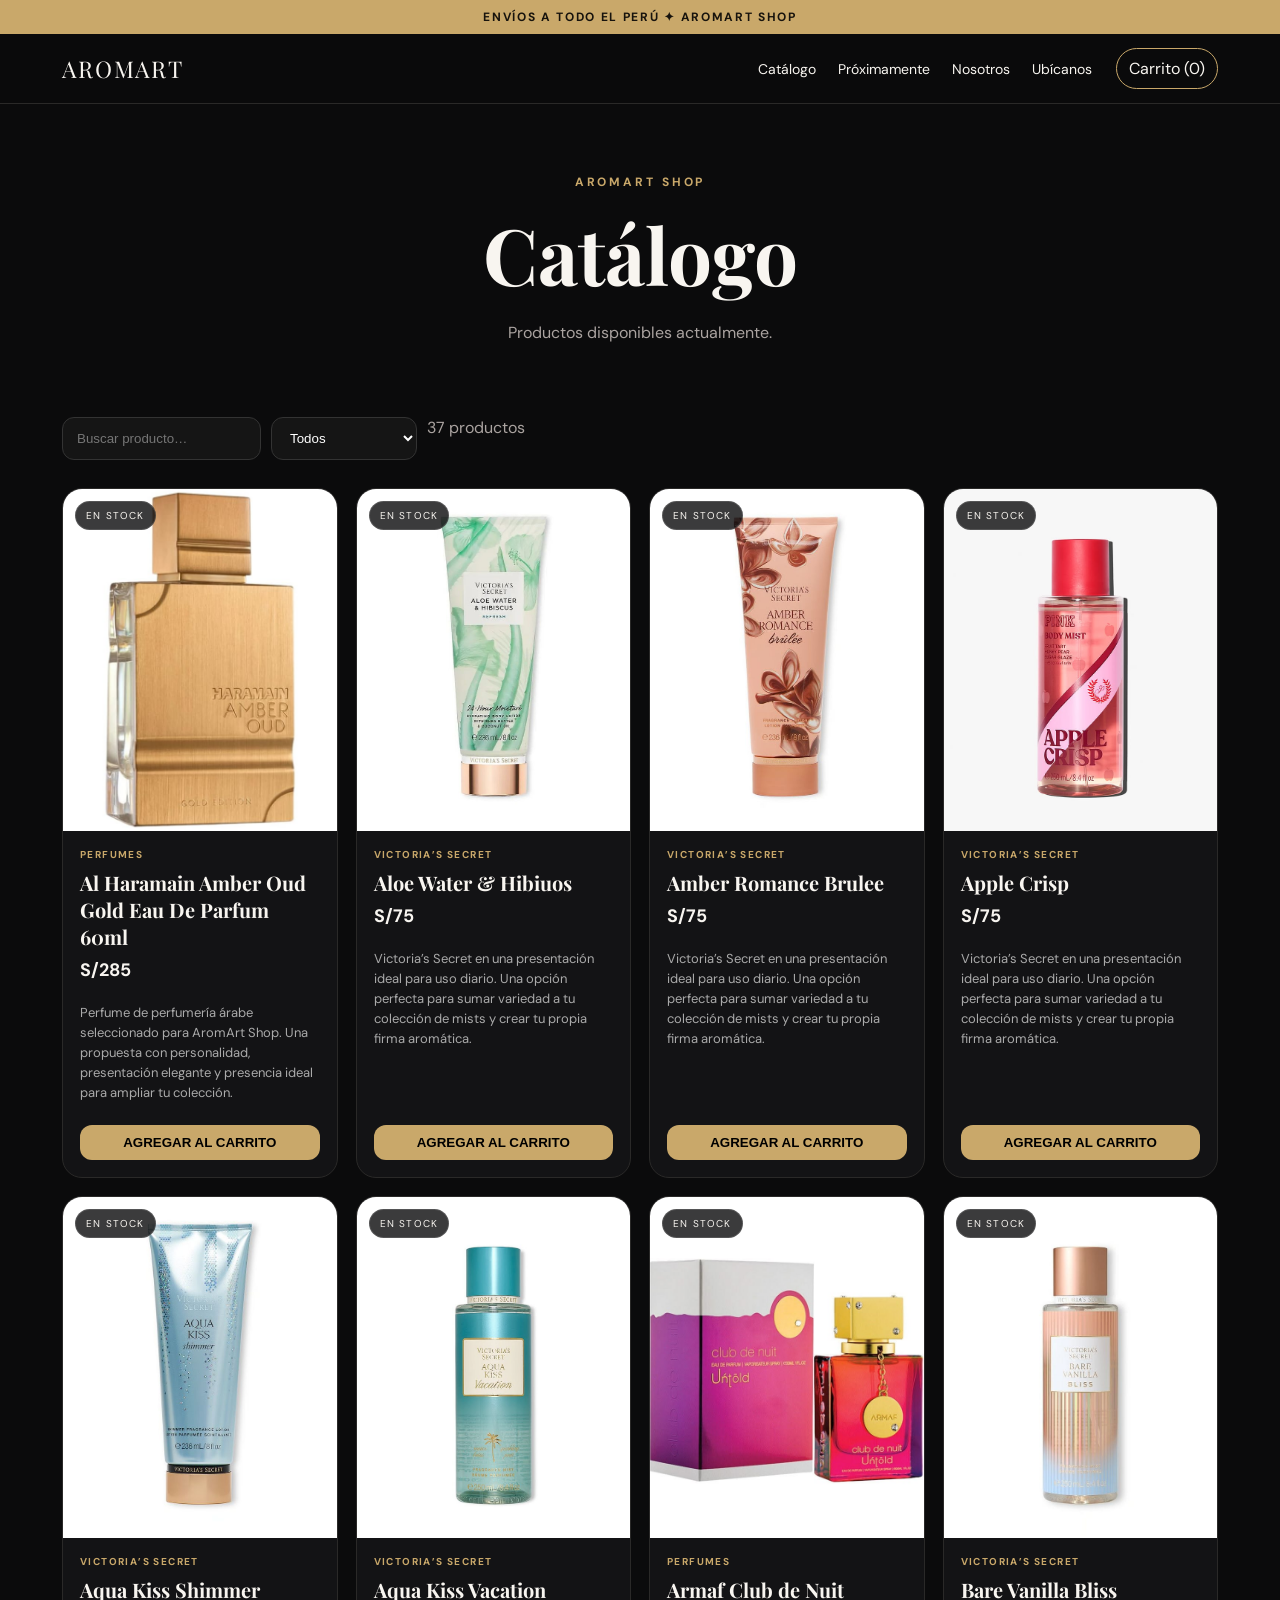
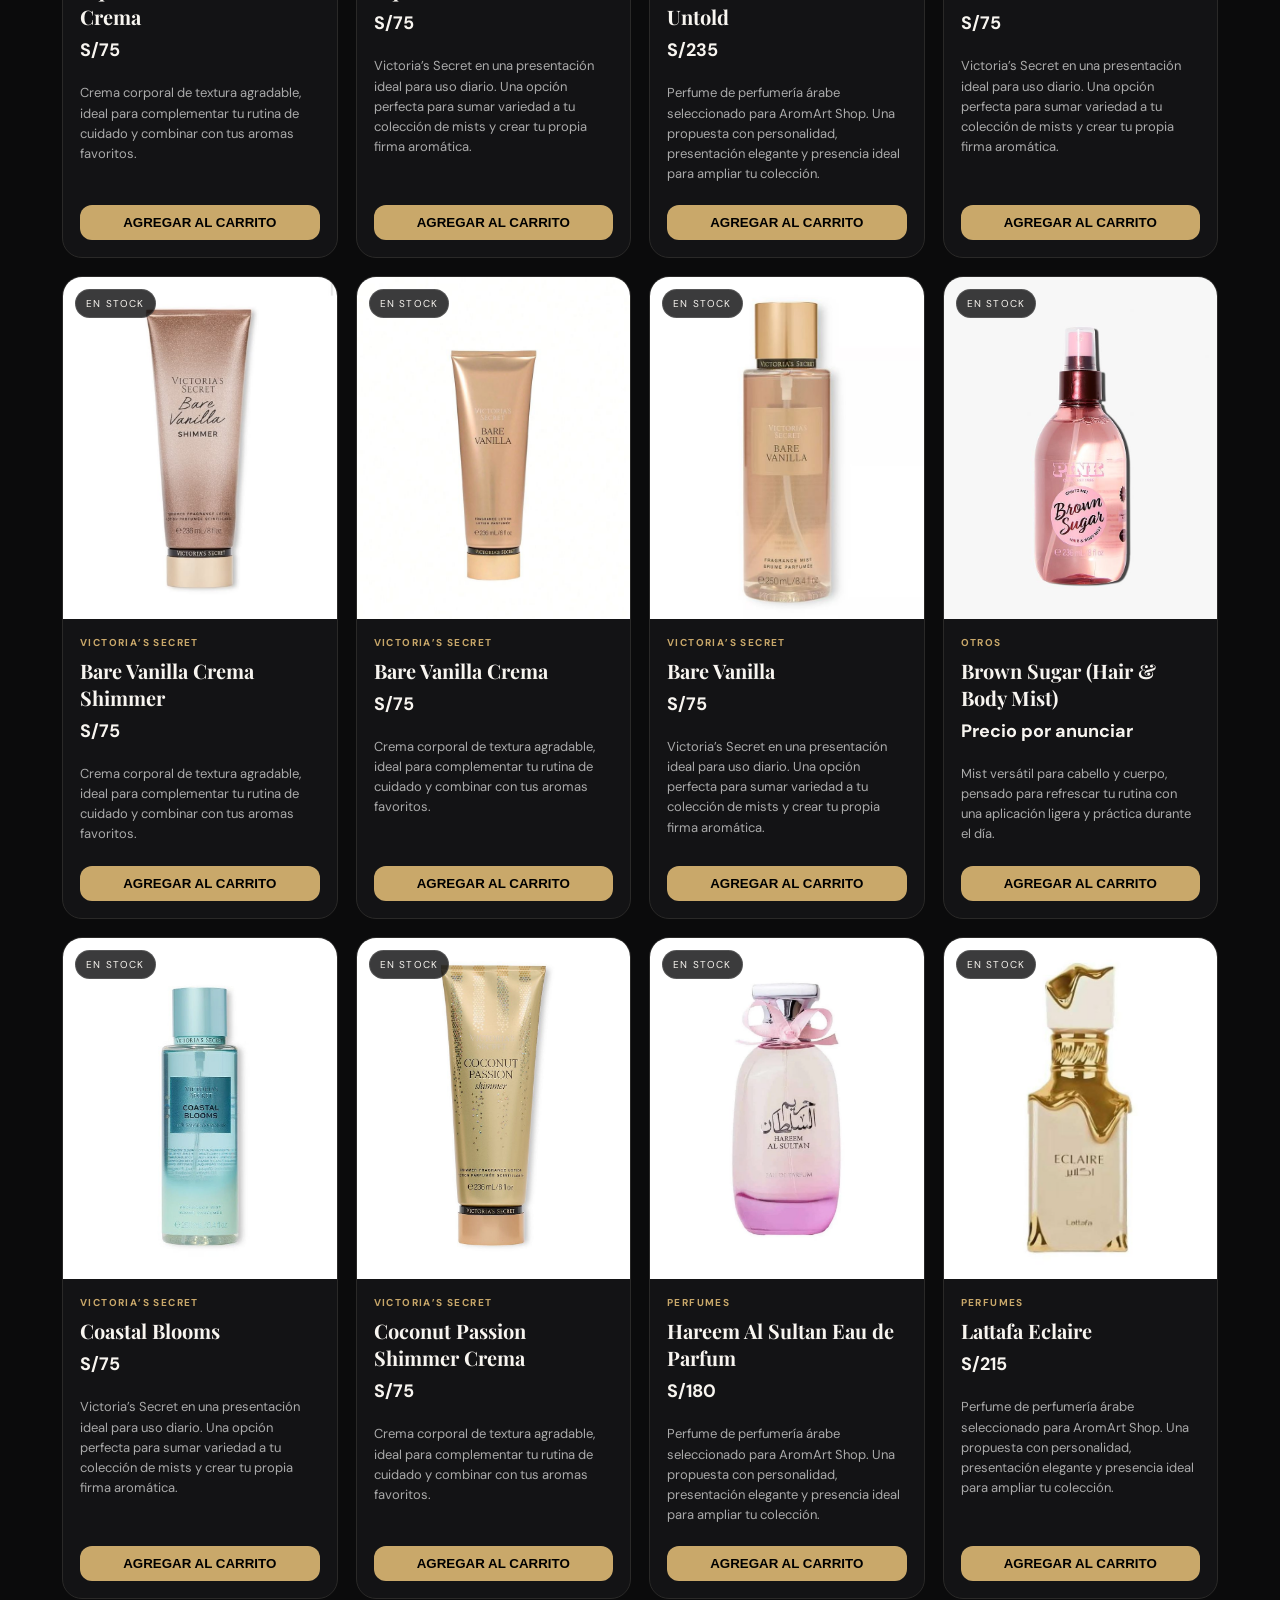
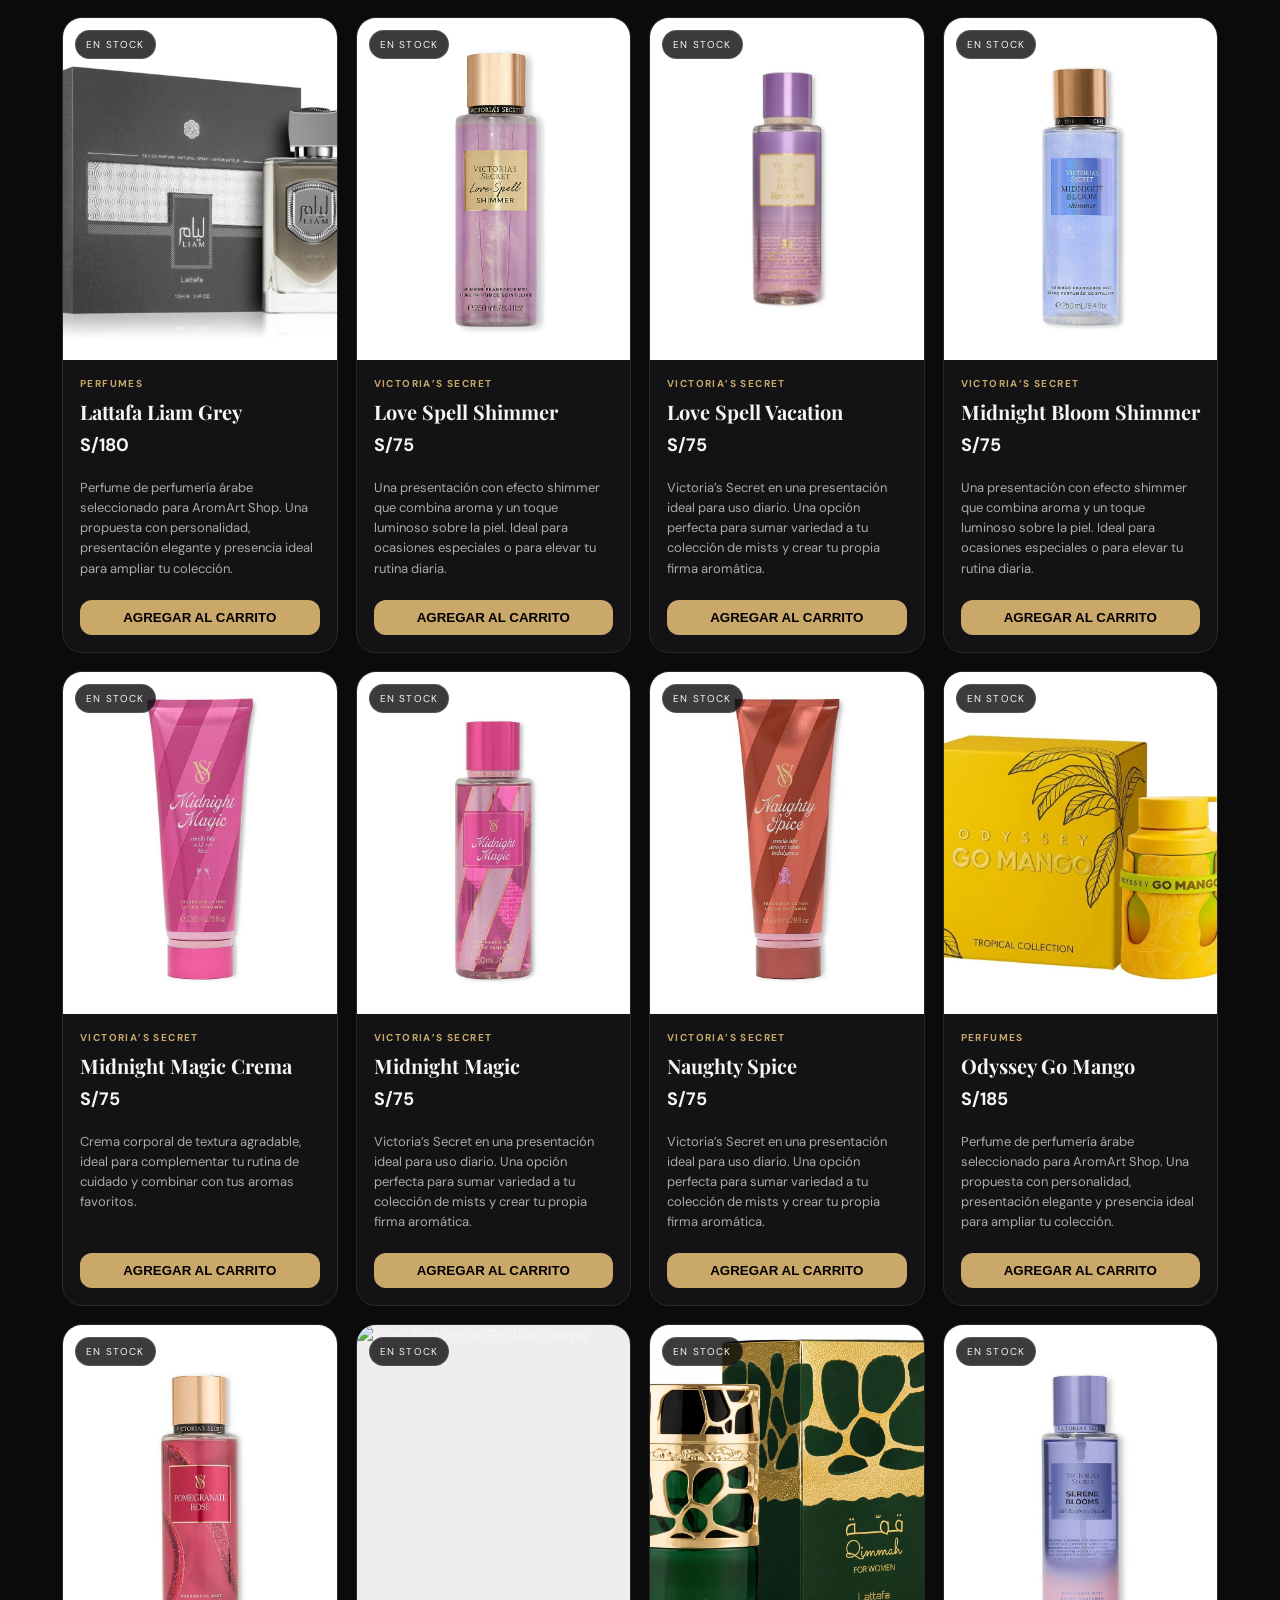
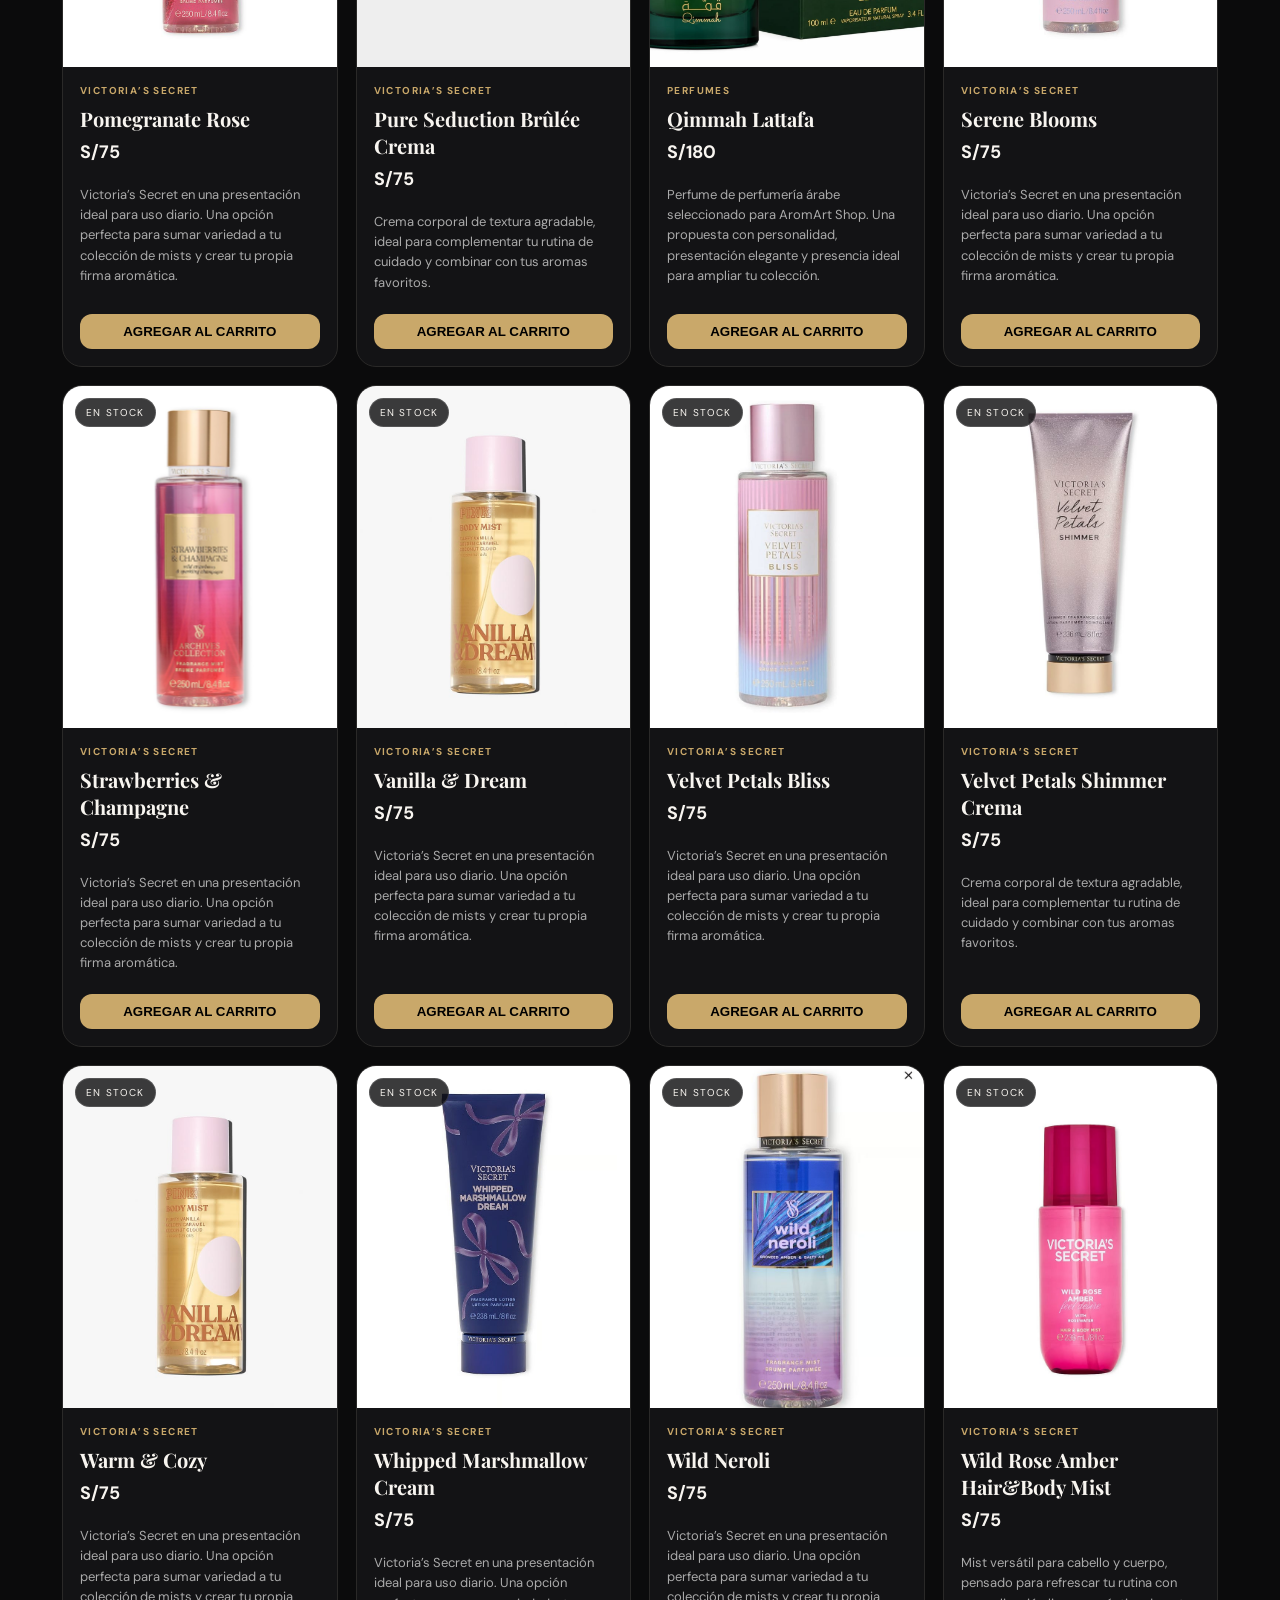
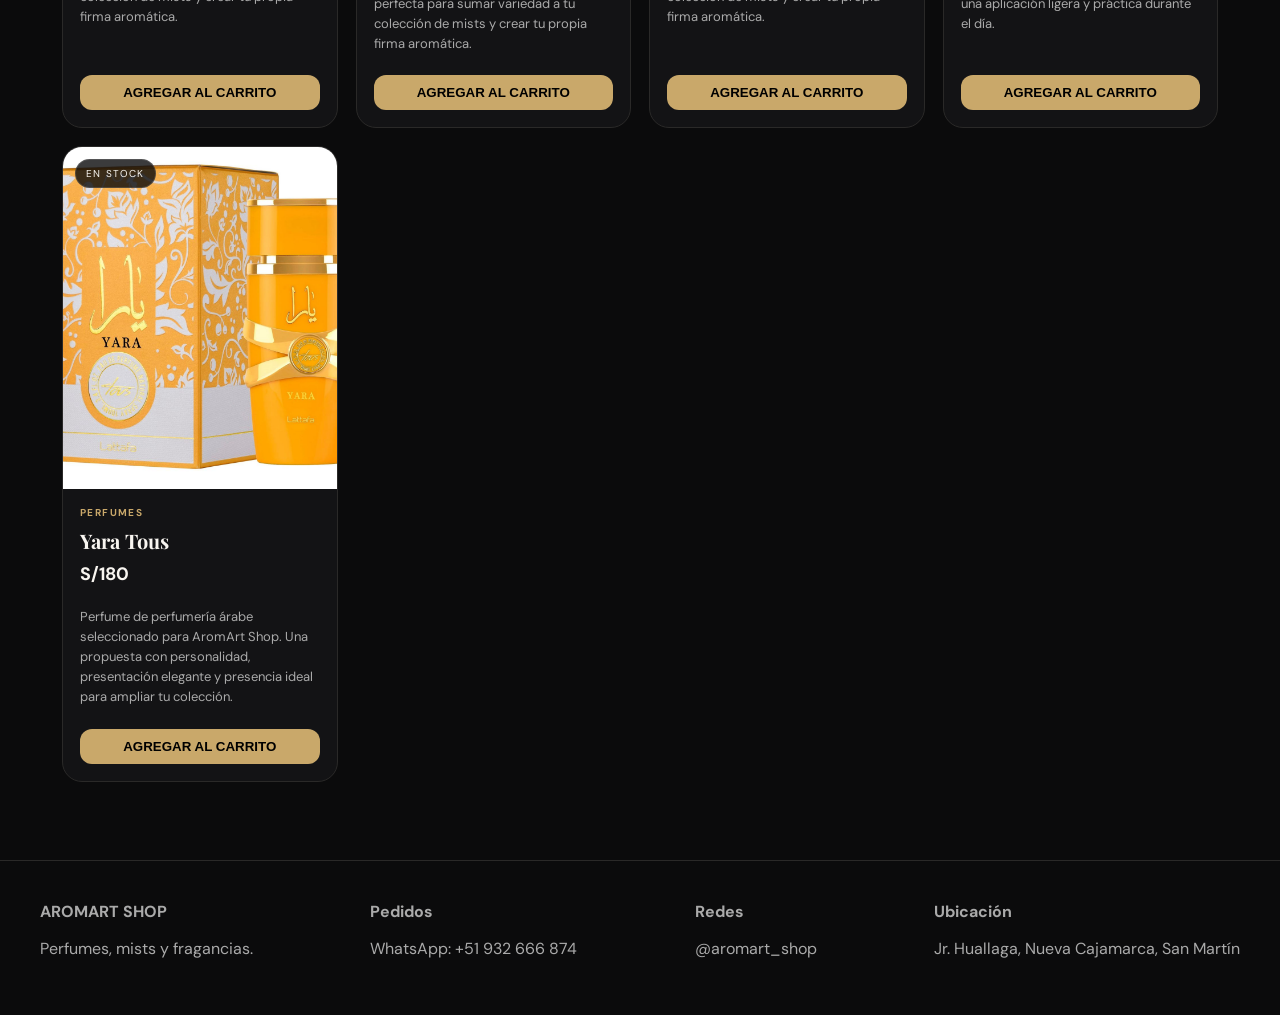
==== commit c8b0242e: "Add files via upload" ====
--- a/AROMART WEB/catalogo.html
+++ b/AROMART WEB/catalogo.html
@@ -1,336 +1 @@
-<!DOCTYPE html>
-<html lang="es">
-
-<head>
-    <meta charset="UTF-8">
-    <meta name="viewport" content="width=device-width, initial-scale=1.0">
-
-    <title>Catálogo | AromArt Shop</title>
-
-    <link rel="preconnect" href="https://fonts.googleapis.com">
-    <link rel="preconnect" href="https://fonts.gstatic.com" crossorigin>
-
-    <link href="https://fonts.googleapis.com/css2?family=DM+Sans:wght@400;500;600&family=Playfair+Display:ital,wght@0,600;1,600&display=swap" rel="stylesheet">
-
-    <link rel="stylesheet" href="estilos.css">
-</head>
-
-<body>
-
-<div class="anuncio">
-    ENVÍOS A TODO EL PERÚ
-    <span>✦</span>
-    PERFUMERÍA & BODY CARE
-    <span>✦</span>
-    AROMART SHOP
-</div>
-
-
-<header class="header-catalogo">
-
-    <a class="logo" href="index.html">
-        AROMART
-        <small>SHOP</small>
-    </a>
-<button
-    class="menu-movil-btn"
-    onclick="abrirMenu()"
-    aria-label="Abrir menú"
->
-    ☰
-</button>
-
-    <nav>
-        <a href="index.html">Inicio</a>
-        <a href="catalogo.html">Catálogo</a>
-        <a href="index.html#proximamente">Próximamente</a>
-        <a href="index.html#nosotros">Nosotros</a>
-    </nav>
-
-    <button class="btn-carrito" onclick="abrirCarrito()">
-        BOLSA
-        <span id="contador">0</span>
-    </button>
-
-</header>
-
-
-<main>
-
-<!-- PORTADA CATÁLOGO -->
-
-<section class="catalogo-portada">
-
-    <p class="mini revelar">
-        COLECCIÓN AROMART
-    </p>
-
-    <h1 class="revelar">
-        Encuentra tu
-        <span>esencia.</span>
-    </h1>
-
-    <p class="revelar">
-        Descubre nuestra selección de fragancias,
-        body mists y perfumería árabe.
-    </p>
-
-</section>
-
-
-<!-- BUSCADOR -->
-
-<section class="zona-catalogo">
-
-    <div class="buscador-contenedor revelar">
-
-        <span>⌕</span>
-
-        <input
-            type="text"
-            id="buscador"
-            placeholder="Buscar una fragancia..."
-            autocomplete="off"
-        >
-
-    </div>
-
-
-    <div class="catalogo-herramientas revelar">
-
-        <div class="filtros">
-
-            <button class="filtro activo" data-filtro="todos">
-                TODOS
-            </button>
-
-            <button class="filtro" data-filtro="vs">
-                VICTORIA'S SECRET
-            </button>
-
-            <button class="filtro" data-filtro="arabe">
-                PERFUMERÍA ÁRABE
-            </button>
-
-            <button class="filtro" data-filtro="crema">
-                CREMAS
-            </button>
-
-        </div>
-
-        <p id="cantidadProductos">
-            8 PRODUCTOS
-        </p>
-
-    </div>
-
-
-    <!-- PRODUCTOS -->
-
-    <div class="productos-grid" id="listaProductos">
-
-        <article class="producto revelar" data-categoria="arabe" data-nombre="al haramain amber oud gold edition perfume caro arabe">
-            <div class="producto-imagen">
-                <span class="etiqueta">DISPONIBLE</span><button class="favorito">♡</button>
-                <img class="producto-foto" src="https://imgproxy.treinta.co/sig/size%3A3840%3A%3A%3A/quality%3A90/plain/https%3A%2F%2Fcdn.treinta.co%2Fnew-products%2Fproducts%2Fcd2c0a69-9081-5b0d-936f-7dcb5c8fb457%2F9fbd7f61-4a95-5aed-b1cd-d91938d81d7d.jpg" alt="Al Haramain Amber Oud Gold Edition" loading="lazy">
-            </div>
-            <div class="producto-info"><p>AL HARAMAIN · PERFUMES CAROS</p><h3>Amber Oud Gold Edition</h3><div class="precio"><span>S/ 285.00</span><button onclick="agregarCarrito('Amber Oud Gold Edition',285)">+</button></div></div>
-        </article>
-
-        <article class="producto revelar" data-categoria="vs" data-nombre="aloe water hibiscus victoria secret body mist">
-            <div class="producto-imagen">
-                <span class="etiqueta">DISPONIBLE</span><button class="favorito">♡</button>
-                <img class="producto-foto" src="https://imgproxy.treinta.co/sig/size%3A3840%3A%3A%3A/quality%3A90/plain/https%3A%2F%2Fus-east-1-prod-treinta-assets-bucket.s3.amazonaws.com%2F7f6c2fcc-c594-59ab-a5ac-cb4e8e901bd1.jpeg" alt="Aloe Water & Hibiscus" loading="lazy">
-            </div>
-            <div class="producto-info"><p>VICTORIA'S SECRET</p><h3>Aloe Water & Hibiscus</h3><div class="precio"><span>S/ 75.00</span><button onclick="agregarCarrito('Aloe Water & Hibiscus',75)">+</button></div></div>
-        </article>
-
-        <article class="producto revelar" data-categoria="vs" data-nombre="apple crisp victoria secret body mist">
-            <div class="producto-imagen">
-                <span class="etiqueta">DISPONIBLE</span><button class="favorito">♡</button>
-                <img class="producto-foto" src="https://imgproxy.treinta.co/sig/size%3A3840%3A%3A%3A/quality%3A90/plain/https%3A%2F%2Fus-east-1-prod-treinta-assets-bucket.s3.amazonaws.com%2Ffef6a25f-79d9-5c3f-bfe1-5f17001660a1.jpeg" alt="Apple Crisp" loading="lazy">
-            </div>
-            <div class="producto-info"><p>VICTORIA'S SECRET</p><h3>Apple Crisp</h3><div class="precio"><span>S/ 80.00</span><button onclick="agregarCarrito('Apple Crisp',80)">+</button></div></div>
-        </article>
-
-        <article class="producto revelar" data-categoria="vs" data-nombre="aqua kiss victoria secret body mist">
-            <div class="producto-imagen">
-                <span class="etiqueta">DISPONIBLE</span><button class="favorito">♡</button>
-                <img class="producto-foto" src="https://imgproxy.treinta.co/sig/size%3A3840%3A%3A%3A/quality%3A90/plain/https%3A%2F%2Fus-east-1-prod-treinta-assets-bucket.s3.amazonaws.com%2F0aaf1e28-ef67-5734-8e8d-c31b6bf6e47b.jpeg" alt="Aqua Kiss" loading="lazy">
-            </div>
-            <div class="producto-info"><p>VICTORIA'S SECRET</p><h3>Aqua Kiss</h3><div class="precio"><span>S/ 75.00</span><button onclick="agregarCarrito('Aqua Kiss',75)">+</button></div></div>
-        </article>
-
-        <article class="producto revelar" data-categoria="crema" data-nombre="amber romance brulee crema victoria secret">
-            <div class="producto-imagen"><span class="etiqueta">DISPONIBLE</span><button class="favorito">♡</button><div class="perfume-placeholder crema-card">VS</div></div>
-            <div class="producto-info"><p>VICTORIA'S SECRET · CREMA</p><h3>Amber Romance Brûlée Crema</h3><div class="precio"><span>S/ 75.00</span><button onclick="agregarCarrito('Amber Romance Brûlée Crema',75)">+</button></div></div>
-        </article>
-        <article class="producto revelar" data-categoria="crema" data-nombre="aqua kiss shimmer crema victoria secret">
-            <div class="producto-imagen"><span class="etiqueta">DISPONIBLE</span><button class="favorito">♡</button><div class="perfume-placeholder crema-card">VS</div></div>
-            <div class="producto-info"><p>VICTORIA'S SECRET · CREMA</p><h3>Aqua Kiss Shimmer Crema</h3><div class="precio"><span>S/ 75.00</span><button onclick="agregarCarrito('Aqua Kiss Shimmer Crema',75)">+</button></div></div>
-        </article>
-        <article class="producto agotado revelar" data-categoria="vs" data-nombre="angel cake cream victoria secret agotado">
-            <div class="producto-imagen"><span class="etiqueta etiqueta-agotado">AGOTADO</span><button class="favorito">♡</button><div class="perfume-placeholder crema-card">VS</div></div>
-            <div class="producto-info"><p>VICTORIA'S SECRET</p><h3>Angel Cake & Cream</h3><div class="precio"><span>AGOTADO</span><button class="btn-agotado" onclick="avisarme('Angel Cake & Cream')">AVÍSAME</button></div></div>
-        </article>
-        <article class="producto agotado revelar" data-categoria="vs" data-nombre="aqua kiss shimmer victoria secret agotado">
-            <div class="producto-imagen"><span class="etiqueta etiqueta-agotado">AGOTADO</span><button class="favorito">♡</button><div class="perfume-placeholder crema-card">VS</div></div>
-            <div class="producto-info"><p>VICTORIA'S SECRET</p><h3>Aqua Kiss Shimmer</h3><div class="precio"><span>AGOTADO</span><button class="btn-agotado" onclick="avisarme('Aqua Kiss Shimmer')">AVÍSAME</button></div></div>
-        </article>
-
-        <article class="producto agotado revelar" data-categoria="arabe" data-nombre="9 pm afnan perfume arabe agotado">
-            <div class="producto-imagen"><span class="etiqueta etiqueta-agotado">AGOTADO</span><button class="favorito">♡</button><img class="producto-foto" src="https://imgproxy.treinta.co/sig/size%3A3840%3A%3A%3A/quality%3A75/plain/https%3A%2F%2Fcdn.treinta.co%2Fnew-products%2Fproducts%2Fcd2c0a69-9081-5b0d-936f-7dcb5c8fb457%2F2bb677cb-57f3-57b9-b341-ea6ff5e0398e.jpg" alt="9 PM Afnan" loading="lazy"></div>
-            <div class="producto-info"><p>AFNAN</p><h3>9 PM</h3><div class="precio"><span>AGOTADO</span><button class="btn-agotado" onclick="avisarme('9 PM')">AVÍSAME</button></div></div>
-        </article>
-
-        <article class="producto agotado revelar" data-categoria="arabe" data-nombre="afeef lattafa perfume arabe agotado">
-            <div class="producto-imagen"><span class="etiqueta etiqueta-agotado">AGOTADO</span><button class="favorito">♡</button><img class="producto-foto" src="https://imgproxy.treinta.co/sig/size%3A3840%3A%3A%3A/quality%3A75/plain/https%3A%2F%2Fcdn.treinta.co%2Fweb-app%2Finventory%2Fcd2c0a69-9081-5b0d-936f-7dcb5c8fb457%2F0af6f2c8-cb02-5d3e-a328-78da605f633f.png" alt="Afeef Lattafa" loading="lazy"></div>
-            <div class="producto-info"><p>LATTAFA</p><h3>Afeef Lattafa</h3><div class="precio"><span>AGOTADO</span><button class="btn-agotado" onclick="avisarme('Afeef Lattafa')">AVÍSAME</button></div></div>
-        </article>
-
-        <article class="producto agotado revelar" data-categoria="arabe" data-nombre="afnan 9 am dive perfume arabe agotado">
-            <div class="producto-imagen"><span class="etiqueta etiqueta-agotado">AGOTADO</span><button class="favorito">♡</button><img class="producto-foto" src="https://imgproxy.treinta.co/sig/size%3A3840%3A%3A%3A/quality%3A75/plain/https%3A%2F%2Fcdn.treinta.co%2Fnew-products%2Fproducts%2Fcd2c0a69-9081-5b0d-936f-7dcb5c8fb457%2F245f290c-4756-5e07-ade6-d3af3bd882fe.jpg" alt="Afnan 9 AM Dive" loading="lazy"></div>
-            <div class="producto-info"><p>AFNAN</p><h3>9 AM Dive</h3><div class="precio"><span>AGOTADO</span><button class="btn-agotado" onclick="avisarme('Afnan 9 AM Dive')">AVÍSAME</button></div></div>
-        </article>
-
-        <article class="producto agotado revelar" data-categoria="arabe" data-nombre="afnan hawas ice perfume arabe agotado">
-            <div class="producto-imagen"><span class="etiqueta etiqueta-agotado">AGOTADO</span><button class="favorito">♡</button><img class="producto-foto" src="https://imgproxy.treinta.co/sig/size%3A3840%3A%3A%3A/quality%3A75/plain/https%3A%2F%2Fcdn.treinta.co%2Fnew-products%2Fproducts%2Fcd2c0a69-9081-5b0d-936f-7dcb5c8fb457%2Fd1c586f6-de20-5bc6-8226-639d821232af.jpg" alt="Afnan Hawas Ice" loading="lazy"></div>
-            <div class="producto-info"><p>AFNAN</p><h3>Hawas Ice</h3><div class="precio"><span>AGOTADO</span><button class="btn-agotado" onclick="avisarme('Afnan Hawas Ice')">AVÍSAME</button></div></div>
-        </article>
-
-    </div>
-
-
-    <div id="sinResultados" class="sin-resultados">
-
-        <span>✦</span>
-
-        <h2>No encontramos esa fragancia.</h2>
-
-        <p>
-            Escríbenos y podemos ayudarte a conseguirla.
-        </p>
-
-    </div>
-
-</section>
-
-</main>
-
-
-<footer>
-
-    <div class="footer-logo">
-        AROMART
-    </div>
-
-    <div class="footer-abajo">
-
-        <p>
-            PERFUMERÍA & BODY CARE
-        </p>
-
-        <p>
-            © 2026 AROMART SHOP
-        </p>
-
-    </div>
-
-</footer>
-
-
-<div
-    class="overlay"
-    id="overlay"
-    onclick="cerrarCarrito()"
-></div>
-
-
-<aside
-    class="carrito-panel"
-    id="carrito"
->
-
-    <div class="carrito-header">
-
-        <div>
-
-            <p class="mini">
-                TU SELECCIÓN
-            </p>
-
-            <h2>Tu bolsa</h2>
-
-        </div>
-
-        <button onclick="cerrarCarrito()">
-            ×
-        </button>
-
-    </div>
-
-
-    <div
-        class="carrito-items"
-        id="carritoItems"
-    >
-
-        <p class="vacio">
-            Tu bolsa está vacía.
-        </p>
-
-    </div>
-
-
-    <div class="carrito-footer">
-
-        <div class="subtotal">
-
-            <span>SUBTOTAL</span>
-
-            <strong id="subtotal">
-                S/ 0.00
-            </strong>
-
-        </div>
-
-        <button
-            class="whatsapp"
-            onclick="finalizarPedido()"
-        >
-            FINALIZAR POR WHATSAPP ↗
-        </button>
-
-    </div>
-
-</aside>
-
-
-<script src="script.js"></script>
-
-</body>
-<div class="menu-movil" id="menuMovil">
-
-    <button
-        class="cerrar-menu"
-        onclick="cerrarMenu()"
-    >
-        ×
-    </button>
-
-    <p>AROMART SHOP</p>
-
-    <nav>
-        <a href="index.html">Inicio</a>
-        <a href="catalogo.html">Catálogo</a>
-        <a href="proximamente.html">Próximamente</a>
-        <a href="nosotros.html">Nosotros</a>
-    </nav>
-
-    <div class="menu-movil-abajo">
-        <span>PERFUMERÍA & BODY CARE</span>
-        <span>NUEVA CAJAMARCA · PERÚ</span>
-    </div>
-
-</div>
-</html>
+<!doctype html><html lang="es"><head><meta charset="utf-8"><meta name="viewport" content="width=device-width,initial-scale=1"><meta name="description" content="AromArt Shop - perfumes, mists y fragancias en Nueva Cajamarca. Envíos a todo el Perú."><title>Catálogo | AromArt Shop</title><link rel="stylesheet" href="estilos.css"><link rel="icon" href="assets/brand/logo.jpeg"></head><body><div class="announce">ENVÍOS A TODO EL PERÚ ✦ AROMART SHOP</div><nav class="nav"><div class="navin"><a class="brand" href="index.html">AROMART</a><div class="links"><a href="catalogo.html">Catálogo</a><a href="proximamente.html">Próximamente</a><a href="nosotros.html">Nosotros</a><a href="nosotros.html#ubicacion">Ubícanos</a></div><a class="cartbtn" href="#" onclick="openCart();return false">Carrito (<span class="cart-count">0</span>)</a></div></nav><main><header class="newhero"><div class="eyebrow">AROMART SHOP</div><h1>Catálogo</h1><p class="muted">Productos disponibles actualmente.</p></header><section class="section" style="padding-top:20px"><div class="filters"><input id="search" placeholder="Buscar producto…"><select id="category"><option>Todos</option><option>Victoria’s Secret</option><option>Perfumes</option><option>Otros</option></select><span class="muted" id="count"></span></div><div class="grid" id="catalogGrid"></div></section></main><footer class="footer"><div class="footerin"><div><b>AROMART SHOP</b><p>Perfumes, mists y fragancias.</p></div><div><b>Pedidos</b><p>WhatsApp: +51 932 666 874</p></div><div><b>Redes</b><p>@aromart_shop</p></div><div><b>Ubicación</b><p>Jr. Huallaga, Nueva Cajamarca, San Martín</p></div></div></footer><div class="modal" id="cartModal" onclick="if(event.target===this)closeCart()"><aside class="drawer"><div style="display:flex;justify-content:space-between;align-items:center"><h2>Tu carrito</h2><button class="smallbtn ghost" style="width:auto" onclick="closeCart()">Cerrar</button></div><div id="cartItems"></div><div class="total">Total: <span id="cartTotal">S/0</span></div><button class="smallbtn" onclick="checkout()">PEDIR POR WHATSAPP</button></aside></div><script src="productos.js"></script><script src="script.js"></script></body></html>
--- a/AROMART WEB/estilos.css
+++ b/AROMART WEB/estilos.css
@@ -1,2792 +1,4 @@
-:root {
-    --negro: #080808;
-    --negro2: #101010;
-    --negro3: #181818;
-    --dorado: #d7b65d;
-    --dorado-claro: #f0d58b;
-    --blanco: #f4f1e9;
-    --gris: #99978f;
-}
-
-* {
-    margin: 0;
-    padding: 0;
-    box-sizing: border-box;
-}
-
-html {
-    scroll-behavior: smooth;
-}
-
-body {
-    background: var(--negro);
-    color: var(--blanco);
-    font-family: "DM Sans", sans-serif;
-    overflow-x: hidden;
-}
-
-a {
-    color: inherit;
-}
-
-button {
-    font-family: inherit;
-}
-
-/* ANUNCIO */
-
-.anuncio {
-    height: 32px;
-    background: var(--dorado);
-    color: #080808;
-    display: flex;
-    align-items: center;
-    justify-content: center;
-    gap: 20px;
-    font-size: 10px;
-    letter-spacing: 2px;
-    font-weight: 600;
-}
-
-/* HEADER */
-
-header {
-    height: 85px;
-    width: 100%;
-    padding: 0 6%;
-    display: flex;
-    align-items: center;
-    justify-content: space-between;
-    position: fixed;
-    top: 32px;
-    left: 0;
-    z-index: 1000;
-    transition: .4s;
-}
-
-header.scrolled {
-    top: 0;
-    height: 72px;
-    background: rgba(8,8,8,.92);
-    backdrop-filter: blur(15px);
-    border-bottom: 1px solid #242424;
-}
-
-.logo {
-    text-decoration: none;
-    color: var(--dorado);
-    font-size: 24px;
-    letter-spacing: 6px;
-    font-weight: 600;
-    line-height: 13px;
-}
-
-.logo small {
-    display: block;
-    font-size: 7px;
-    letter-spacing: 7px;
-    text-align: center;
-    margin-top: 8px;
-}
-
-nav {
-    display: flex;
-    gap: 38px;
-}
-
-nav a {
-    text-decoration: none;
-    font-size: 12px;
-    color: #ddd;
-    position: relative;
-}
-
-nav a::after {
-    content: "";
-    position: absolute;
-    left: 0;
-    bottom: -8px;
-    width: 0;
-    height: 1px;
-    background: var(--dorado);
-    transition: .3s;
-}
-
-nav a:hover::after {
-    width: 100%;
-}
-
-.btn-carrito {
-    background: transparent;
-    border: 0;
-    color: white;
-    cursor: pointer;
-    letter-spacing: 2px;
-    font-size: 11px;
-}
-
-.btn-carrito span {
-    margin-left: 8px;
-    background: var(--dorado);
-    color: #000;
-    width: 24px;
-    height: 24px;
-    display: inline-flex;
-    align-items: center;
-    justify-content: center;
-    border-radius: 50%;
-}
-
-/* HERO */
-
-.hero {
-    height: 100vh;
-    min-height: 720px;
-    padding: 170px 8% 80px;
-    display: flex;
-    align-items: center;
-    position: relative;
-    overflow: hidden;
-
-    background:
-        radial-gradient(circle at 75% 45%, #292216 0%, transparent 26%),
-        linear-gradient(120deg, #070707 35%, #111 100%);
-}
-
-.hero-contenido {
-    width: 65%;
-    position: relative;
-    z-index: 5;
-}
-
-.mini {
-    color: var(--dorado);
-    font-size: 10px;
-    letter-spacing: 4px;
-    font-weight: 600;
-    margin-bottom: 25px;
-}
-
-.titulo-hero {
-    font-family: "Playfair Display", serif;
-    font-size: clamp(65px, 8vw, 125px);
-    font-weight: 600;
-    line-height: .86;
-    letter-spacing: -5px;
-    max-width: 1050px;
-}
-
-.titulo-hero span {
-    display: block;
-    color: var(--dorado);
-    font-style: italic;
-}
-
-.hero-descripcion {
-    margin-top: 40px;
-    color: #aaa;
-    max-width: 500px;
-    font-size: 15px;
-    line-height: 1.8;
-}
-
-.hero-botones {
-    display: flex;
-    align-items: center;
-    gap: 35px;
-    margin-top: 40px;
-}
-
-.btn-dorado {
-    display: inline-flex;
-    align-items: center;
-    gap: 35px;
-    background: var(--dorado);
-    color: #090909;
-    padding: 18px 25px;
-    text-decoration: none;
-    font-size: 11px;
-    letter-spacing: 1px;
-    font-weight: 600;
-    transition: .35s;
-}
-
-.btn-dorado:hover {
-    background: var(--dorado-claro);
-    transform: translateY(-4px);
-    box-shadow: 0 15px 50px rgba(215,182,93,.15);
-}
-
-.btn-link {
-    color: #bbb;
-    text-decoration: none;
-    font-size: 12px;
-    transition: .3s;
-}
-
-.btn-link:hover {
-    color: var(--dorado);
-}
-
-.hero-decoracion {
-    position: absolute;
-    right: 8%;
-    top: 20%;
-    width: 30%;
-    height: 65%;
-    display: flex;
-    align-items: center;
-    justify-content: center;
-}
-
-.circulo {
-    position: absolute;
-    width: 480px;
-    height: 480px;
-    border: 1px solid rgba(215,182,93,.2);
-    border-radius: 50%;
-    animation: respirar 5s ease-in-out infinite;
-}
-
-.botella {
-    width: 180px;
-    height: 330px;
-    border: 1px solid rgba(215,182,93,.6);
-    background:
-        linear-gradient(135deg,
-        rgba(215,182,93,.2),
-        rgba(0,0,0,.7));
-    box-shadow: 0 50px 100px #000;
-    display: flex;
-    align-items: center;
-    justify-content: center;
-    color: var(--dorado);
-    font-family: "Playfair Display";
-    font-size: 80px;
-    animation: flotar 5s ease-in-out infinite;
-    backdrop-filter: blur(5px);
-}
-
-.hero-luz {
-    position: absolute;
-    border-radius: 50%;
-    filter: blur(100px);
-    pointer-events: none;
-}
-
-.luz-1 {
-    width: 400px;
-    height: 400px;
-    background: rgba(215,182,93,.08);
-    right: 5%;
-    top: 20%;
-}
-
-.luz-2 {
-    width: 300px;
-    height: 300px;
-    background: rgba(215,182,93,.05);
-    left: 20%;
-    bottom: -150px;
-}
-
-.scroll {
-    position: absolute;
-    bottom: 35px;
-    left: 8%;
-    color: #666;
-    letter-spacing: 3px;
-    font-size: 8px;
-    display: flex;
-    align-items: center;
-    gap: 15px;
-}
-
-.scroll span {
-    display: block;
-    width: 45px;
-    height: 1px;
-    background: #555;
-}
-
-/* MARQUESINA */
-
-.marquesina {
-    background: var(--dorado);
-    color: #090909;
-    overflow: hidden;
-    padding: 17px 0;
-}
-
-.marquesina-contenido {
-    width: max-content;
-    display: flex;
-    align-items: center;
-    gap: 45px;
-    animation: marquesina 25s linear infinite;
-    font-size: 11px;
-    letter-spacing: 3px;
-}
-
-/* INTRO */
-
-.intro {
-    padding: 160px 8%;
-    text-align: center;
-}
-
-.intro h2 {
-    font-family: "Playfair Display", serif;
-    font-size: clamp(45px, 6vw, 90px);
-    line-height: 1;
-    max-width: 1100px;
-    margin: auto;
-}
-
-.intro h2 span {
-    color: var(--dorado);
-    font-style: italic;
-}
-
-/* CATEGORÍAS */
-
-.categorias {
-    padding: 0 6% 150px;
-    display: grid;
-    grid-template-columns: repeat(3, 1fr);
-}
-
-.categoria {
-    min-height: 520px;
-    padding: 40px;
-    border: 1px solid #242424;
-    position: relative;
-    display: flex;
-    align-items: flex-end;
-    overflow: hidden;
-    background:
-        radial-gradient(circle at 50% 20%, #262015, transparent 35%),
-        #101010;
-    transition: .5s;
-}
-
-.categoria:nth-child(2) {
-    background:
-        radial-gradient(circle at 50% 20%, #252525, transparent 35%),
-        #101010;
-}
-
-.categoria:hover {
-    transform: translateY(-12px);
-    border-color: rgba(215,182,93,.5);
-    z-index: 5;
-}
-
-.categoria::after {
-    content: "";
-    position: absolute;
-    width: 80px;
-    height: 250%;
-    background: rgba(255,255,255,.04);
-    transform: rotate(25deg);
-    top: -70%;
-    left: -150px;
-    transition: 1s;
-}
-
-.categoria:hover::after {
-    left: 130%;
-}
-
-.numero {
-    position: absolute;
-    top: 30px;
-    right: 35px;
-    color: rgba(215,182,93,.2);
-    font-size: 65px;
-    font-family: "Playfair Display";
-}
-
-.categoria p {
-    color: var(--dorado);
-    font-size: 9px;
-    letter-spacing: 3px;
-    margin-bottom: 15px;
-}
-
-.categoria h3 {
-    font-family: "Playfair Display";
-    font-size: 48px;
-    line-height: .95;
-    margin-bottom: 30px;
-}
-
-.categoria a {
-    color: #aaa;
-    text-decoration: none;
-    font-size: 10px;
-    letter-spacing: 2px;
-}
-
-/* CATÁLOGO */
-
-.catalogo,
-.proximamente {
-    padding: 130px 6%;
-    background: #0c0c0c;
-}
-
-.encabezado-seccion {
-    display: flex;
-    justify-content: space-between;
-    align-items: flex-end;
-    margin-bottom: 60px;
-}
-
-.encabezado-seccion h2 {
-    font-family: "Playfair Display";
-    font-size: clamp(45px, 5vw, 75px);
-    max-width: 700px;
-    line-height: 1;
-}
-
-.encabezado-seccion > p {
-    color: #777;
-    max-width: 270px;
-    line-height: 1.7;
-}
-
-.filtros {
-    display: flex;
-    gap: 10px;
-    margin-bottom: 35px;
-}
-
-.filtro {
-    padding: 12px 18px;
-    background: transparent;
-    border: 1px solid #292929;
-    color: #777;
-    cursor: pointer;
-    font-size: 9px;
-    letter-spacing: 1px;
-    transition: .3s;
-}
-
-.filtro.activo,
-.filtro:hover {
-    border-color: var(--dorado);
-    color: var(--dorado);
-}
-
-.productos-grid {
-    display: grid;
-    grid-template-columns: repeat(4, 1fr);
-    gap: 3px;
-}
-
-.producto {
-    background: #111;
-    transition: opacity .4s, transform .5s;
-}
-
-.producto.oculto {
-    display: none;
-}
-
-.producto-imagen {
-    height: 440px;
-    background:
-        radial-gradient(circle, #272117, #151515 55%);
-    display: flex;
-    justify-content: center;
-    align-items: center;
-    position: relative;
-    overflow: hidden;
-}
-
-.perfume-placeholder {
-    width: 130px;
-    height: 250px;
-    border-radius: 40px 40px 15px 15px;
-    border: 1px solid #d8c7a1;
-    background: linear-gradient(145deg,#d8c7a1,#6b5b45);
-    color: #201a12;
-    font-family: "Playfair Display";
-    font-size: 40px;
-    display: flex;
-    align-items: center;
-    justify-content: center;
-    box-shadow: 0 30px 60px #000;
-    transition: .6s cubic-bezier(.2,.8,.2,1);
-}
-
-.perfume-placeholder.arabe {
-    border-radius: 5px;
-    background: linear-gradient(145deg,#1a1a1a,#9a7c37);
-    color: var(--dorado);
-}
-
-.producto:hover .perfume-placeholder {
-    transform: translateY(-15px) scale(1.07) rotate(-2deg);
-}
-
-.etiqueta {
-    position: absolute;
-    top: 20px;
-    left: 20px;
-    background: var(--dorado);
-    color: #000;
-    padding: 8px 10px;
-    font-size: 8px;
-    letter-spacing: 1px;
-}
-
-.producto-info {
-    padding: 25px;
-}
-
-.producto-info > p {
-    color: #777;
-    font-size: 8px;
-    letter-spacing: 2px;
-    margin-bottom: 9px;
-}
-
-.producto-info h3 {
-    font-family: "Playfair Display";
-    font-size: 24px;
-}
-
-.precio {
-    margin-top: 25px;
-    display: flex;
-    align-items: center;
-    justify-content: space-between;
-}
-
-.precio span {
-    color: var(--dorado);
-}
-
-.precio button {
-    width: 38px;
-    height: 38px;
-    border-radius: 50%;
-    border: 1px solid #555;
-    background: transparent;
-    color: white;
-    cursor: pointer;
-    font-size: 20px;
-    transition: .3s;
-}
-
-.precio button:hover {
-    background: var(--dorado);
-    color: black;
-    border-color: var(--dorado);
-    transform: rotate(90deg);
-}
-
-/* SOLICITUD */
-
-.solicitud {
-    padding: 150px 8%;
-    background:
-        radial-gradient(circle at 20% 40%, #2c2518, transparent 30%),
-        #090909;
-    display: grid;
-    grid-template-columns: 1fr 1fr;
-    gap: 100px;
-}
-
-.solicitud h2 {
-    font-family: "Playfair Display";
-    font-size: clamp(55px, 6vw, 90px);
-    line-height: .95;
-}
-
-.solicitud h2 span {
-    display: block;
-    color: var(--dorado);
-    font-style: italic;
-}
-
-.descripcion {
-    color: #888;
-    max-width: 450px;
-    line-height: 1.8;
-    margin: 30px 0;
-}
-
-.paso {
-    border-top: 1px solid #333;
-    padding: 30px 0;
-    display: grid;
-    grid-template-columns: 60px 1fr 1fr;
-    align-items: center;
-}
-
-.paso span {
-    color: var(--dorado);
-    font-size: 11px;
-}
-
-.paso h3 {
-    font-family: "Playfair Display";
-    font-size: 25px;
-}
-
-.paso p {
-    color: #777;
-    font-size: 12px;
-    line-height: 1.6;
-}
-
-/* PRÓXIMAMENTE */
-
-.proximamente {
-    background: #0f0f0f;
-}
-
-.proximos-grid {
-    display: grid;
-    grid-template-columns: 1.3fr 1fr;
-    gap: 5px;
-}
-
-.proximo {
-    height: 600px;
-    padding: 35px;
-    position: relative;
-    display: flex;
-    flex-direction: column;
-    justify-content: space-between;
-    overflow: hidden;
-    border: 1px solid #242424;
-}
-
-.proximo-fondo {
-    position: absolute;
-    inset: 0;
-    transition: 1s;
-}
-
-.proximo-fondo.uno {
-    background:
-        radial-gradient(circle at 50% 45%, rgba(215,182,93,.25), transparent 20%),
-        linear-gradient(145deg,#161616,#080808);
-}
-
-.proximo-fondo.dos {
-    background:
-        radial-gradient(circle at 50% 40%, rgba(255,255,255,.12), transparent 22%),
-        linear-gradient(145deg,#181818,#080808);
-}
-
-.proximo:hover .proximo-fondo {
-    transform: scale(1.08);
-}
-
-.proximo > span,
-.proximo > div:last-child {
-    position: relative;
-    z-index: 2;
-}
-
-.proximo > span {
-    align-self: flex-start;
-    border: 1px solid #777;
-    padding: 8px 12px;
-    font-size: 8px;
-    letter-spacing: 2px;
-}
-
-.proximo p {
-    color: var(--dorado);
-    letter-spacing: 3px;
-    font-size: 9px;
-    margin-bottom: 15px;
-}
-
-.proximo h3 {
-    font-family: "Playfair Display";
-    font-size: 45px;
-    max-width: 500px;
-}
-
-/* BENEFICIOS */
-
-.beneficios {
-    padding: 140px 8%;
-}
-
-.beneficio {
-    display: grid;
-    grid-template-columns: 80px 1fr 1fr;
-    border-top: 1px solid #292929;
-    padding: 35px 0;
-    align-items: center;
-}
-
-.beneficio span {
-    color: var(--dorado);
-    font-size: 10px;
-}
-
-.beneficio h3 {
-    font-family: "Playfair Display";
-    font-size: 30px;
-}
-
-.beneficio p {
-    color: #777;
-    max-width: 380px;
-    line-height: 1.7;
-}
-
-/* FOOTER */
-
-footer {
-    padding: 100px 6% 35px;
-    background: var(--dorado);
-    color: #080808;
-}
-
-.footer-logo {
-    font-size: clamp(75px, 16vw, 240px);
-    letter-spacing: -10px;
-    font-weight: 600;
-    line-height: .8;
-}
-
-.footer-abajo {
-    margin-top: 70px;
-    padding-top: 25px;
-    border-top: 1px solid rgba(0,0,0,.3);
-    display: flex;
-    justify-content: space-between;
-    font-size: 9px;
-    letter-spacing: 2px;
-}
-
-/* CARRITO */
-
-.overlay {
-    position: fixed;
-    inset: 0;
-    background: rgba(0,0,0,.7);
-    backdrop-filter: blur(5px);
-    z-index: 1998;
-    opacity: 0;
-    visibility: hidden;
-    transition: .4s;
-}
-
-.overlay.abierto {
-    opacity: 1;
-    visibility: visible;
-}
-
-.carrito-panel {
-    position: fixed;
-    right: -520px;
-    top: 0;
-    width: min(500px, 100%);
-    height: 100vh;
-    background: #111;
-    z-index: 1999;
-    padding: 40px;
-    display: flex;
-    flex-direction: column;
-    transition: .55s cubic-bezier(.77,0,.18,1);
-}
-
-.carrito-panel.abierto {
-    right: 0;
-}
-
-.carrito-header {
-    display: flex;
-    justify-content: space-between;
-    border-bottom: 1px solid #292929;
-    padding-bottom: 25px;
-}
-
-.carrito-header h2 {
-    font-family: "Playfair Display";
-    font-size: 40px;
-}
-
-.carrito-header button {
-    border: 0;
-    background: transparent;
-    color: white;
-    font-size: 35px;
-    cursor: pointer;
-}
-
-.carrito-items {
-    flex: 1;
-    overflow-y: auto;
-    padding: 25px 0;
-}
-
-.vacio {
-    color: #666;
-}
-
-.item-carrito {
-    padding: 20px 0;
-    border-bottom: 1px solid #292929;
-    display: flex;
-    justify-content: space-between;
-}
-
-.item-carrito h4 {
-    font-family: "Playfair Display";
-    font-size: 20px;
-}
-
-.item-carrito p {
-    color: var(--dorado);
-    margin-top: 5px;
-}
-
-.item-carrito button {
-    background: none;
-    border: none;
-    color: #777;
-    cursor: pointer;
-}
-
-.subtotal {
-    display: flex;
-    justify-content: space-between;
-    margin-bottom: 25px;
-}
-
-.subtotal span {
-    font-size: 10px;
-    letter-spacing: 2px;
-}
-
-.subtotal strong {
-    color: var(--dorado);
-}
-
-.whatsapp {
-    width: 100%;
-    padding: 18px;
-    border: 0;
-    background: var(--dorado);
-    color: #080808;
-    cursor: pointer;
-    font-weight: 600;
-}
-
-/* ANIMACIONES */
-
-.revelar {
-    opacity: 0;
-    transform: translateY(55px);
-    transition:
-        opacity .9s ease,
-        transform .9s cubic-bezier(.2,.8,.2,1);
-}
-
-.revelar.visible {
-    opacity: 1;
-    transform: translateY(0);
-}
-
-@keyframes flotar {
-    0%,100% {
-        transform: translateY(0) rotate(2deg);
-    }
-    50% {
-        transform: translateY(-25px) rotate(-2deg);
-    }
-}
-
-@keyframes respirar {
-    0%,100% {
-        transform: scale(.95);
-        opacity: .4;
-    }
-    50% {
-        transform: scale(1.08);
-        opacity: 1;
-    }
-}
-
-@keyframes marquesina {
-    to {
-        transform: translateX(-50%);
-    }
-}
-
-/* RESPONSIVE */
-
-@media (max-width: 900px) {
-
-    nav {
-        display: none;
-    }
-
-    .hero {
-        min-height: 750px;
-        padding: 160px 7% 80px;
-    }
-
-    .hero-contenido {
-        width: 100%;
-    }
-
-    .titulo-hero {
-        font-size: 58px;
-        letter-spacing: -3px;
-    }
-
-    .hero-decoracion {
-        opacity: .25;
-        right: -20%;
-    }
-
-    .categorias,
-    .productos-grid {
-        grid-template-columns: 1fr;
-    }
-
-    .categoria {
-        min-height: 350px;
-    }
-
-    .producto-imagen {
-        height: 400px;
-    }
-
-    .solicitud {
-        grid-template-columns: 1fr;
-        gap: 70px;
-    }
-
-    .proximos-grid {
-        grid-template-columns: 1fr;
-    }
-
-    .proximo {
-        height: 450px;
-    }
-
-    .encabezado-seccion {
-        display: block;
-    }
-
-    .encabezado-seccion > p {
-        margin-top: 25px;
-    }
-
-    .beneficio {
-        grid-template-columns: 40px 1fr;
-        gap: 10px;
-    }
-
-    .beneficio p {
-        grid-column: 2;
-        margin-top: 10px;
-    }
-
-    .footer-logo {
-        letter-spacing: -4px;
-    }
-
-    .footer-abajo {
-        display: block;
-    }
-
-    .footer-abajo p {
-        margin-top: 10px;
-    }
-
-}
-/* ====================================
-   PÁGINA CATÁLOGO
-==================================== */
-
-.header-catalogo {
-    background: rgba(8,8,8,.95);
-    backdrop-filter: blur(18px);
-    border-bottom: 1px solid #222;
-}
-
-.catalogo-portada {
-    min-height: 570px;
-
-    padding:
-        210px 7%
-        100px;
-
-    display: flex;
-    flex-direction: column;
-    justify-content: center;
-
-    background:
-        radial-gradient(
-            circle at 80% 40%,
-            rgba(215,182,93,.16),
-            transparent 25%
-        ),
-        #090909;
-}
-
-.catalogo-portada h1 {
-    font-family:
-        "Playfair Display",
-        serif;
-
-    font-size:
-        clamp(70px, 10vw, 150px);
-
-    line-height: .82;
-
-    letter-spacing: -6px;
-
-    max-width: 1000px;
-}
-
-.catalogo-portada h1 span {
-    color: var(--dorado);
-    font-style: italic;
-}
-
-.catalogo-portada > p:last-child {
-    margin-top: 45px;
-
-    max-width: 450px;
-
-    color: #777;
-
-    line-height: 1.8;
-}
-
-
-/* ZONA CATÁLOGO */
-
-.zona-catalogo {
-    padding: 80px 6% 150px;
-    background: #0c0c0c;
-}
-
-
-/* BUSCADOR */
-
-.buscador-contenedor {
-    width: 100%;
-
-    border-bottom:
-        1px solid #444;
-
-    display: flex;
-    align-items: center;
-
-    padding:
-        15px 0 25px;
-
-    margin-bottom: 45px;
-
-    transition: .3s;
-}
-
-.buscador-contenedor:focus-within {
-    border-color:
-        var(--dorado);
-}
-
-.buscador-contenedor span {
-    color: var(--dorado);
-
-    font-size: 30px;
-
-    margin-right: 20px;
-}
-
-.buscador-contenedor input {
-    width: 100%;
-
-    background: transparent;
-
-    border: 0;
-    outline: 0;
-
-    color: white;
-
-    font-family:
-        "Playfair Display",
-        serif;
-
-    font-size:
-        clamp(25px, 4vw, 45px);
-}
-
-.buscador-contenedor input::placeholder {
-    color: #3e3e3e;
-}
-
-
-/* HERRAMIENTAS */
-
-.catalogo-herramientas {
-    display: flex;
-
-    justify-content:
-        space-between;
-
-    align-items: center;
-
-    margin-bottom: 45px;
-}
-
-#cantidadProductos {
-    color: #666;
-
-    font-size: 9px;
-
-    letter-spacing: 2px;
-}
-
-
-/* FAVORITOS */
-
-.producto-imagen .favorito {
-    position: absolute;
-
-    right: 18px;
-    top: 18px;
-
-    width: 42px;
-    height: 42px;
-
-    z-index: 5;
-
-    border-radius: 50%;
-
-    border:
-        1px solid rgba(255,255,255,.2);
-
-    background:
-        rgba(0,0,0,.25);
-
-    backdrop-filter:
-        blur(10px);
-
-    color: white;
-
-    font-size: 21px;
-
-    cursor: pointer;
-
-    transition: .3s;
-}
-
-.producto-imagen .favorito:hover {
-    border-color:
-        var(--dorado);
-
-    color:
-        var(--dorado);
-
-    transform:
-        scale(1.1);
-}
-
-.producto-imagen .favorito.guardado {
-    background:
-        var(--dorado);
-
-    color: #080808;
-
-    border-color:
-        var(--dorado);
-
-    transform:
-        scale(1.08);
-}
-
-
-/* SIN RESULTADOS */
-
-.sin-resultados {
-    display: none;
-
-    padding: 130px 20px;
-
-    text-align: center;
-}
-
-.sin-resultados span {
-    color:
-        var(--dorado);
-
-    font-size: 25px;
-}
-
-.sin-resultados h2 {
-    margin-top: 20px;
-
-    font-family:
-        "Playfair Display",
-        serif;
-
-    font-size:
-        clamp(35px, 5vw, 60px);
-}
-
-.sin-resultados p {
-    color: #777;
-
-    margin-top: 15px;
-}
-
-
-/* ANIMACIÓN AL BUSCAR */
-
-.producto {
-    transition:
-        opacity .35s ease,
-        transform .35s ease;
-}
-
-
-/* CELULAR */
-
-@media (max-width: 900px) {
-
-    .catalogo-portada {
-        min-height: 500px;
-
-        padding:
-            180px 7%
-            70px;
-    }
-
-    .catalogo-portada h1 {
-        letter-spacing:
-            -3px;
-    }
-
-    .catalogo-herramientas {
-        display: block;
-    }
-
-    #cantidadProductos {
-        margin-top: 25px;
-    }
-
-    .filtros {
-        overflow-x: auto;
-
-        padding-bottom: 10px;
-    }
-
-    .filtro {
-        flex-shrink: 0;
-    }
-
-}
-/* ===================================
-   DETALLE DEL PRODUCTO
-=================================== */
-
-.detalle-producto {
-    min-height: 100vh;
-    padding-top: 117px;
-
-    display: grid;
-    grid-template-columns: 1.1fr .9fr;
-
-    background: #090909;
-}
-
-
-/* VISUAL */
-
-.detalle-visual {
-    min-height: 780px;
-
-    position: relative;
-
-    display: flex;
-    align-items: center;
-    justify-content: center;
-
-    overflow: hidden;
-
-    background:
-        radial-gradient(
-            circle at center,
-            #332b1c,
-            #111 50%,
-            #090909 75%
-        );
-}
-
-
-.detalle-circulo {
-    position: absolute;
-
-    width: 530px;
-    height: 530px;
-
-    border-radius: 50%;
-
-    border:
-        1px solid rgba(215,182,93,.25);
-
-    animation:
-        respirar 5s ease-in-out infinite;
-}
-
-
-.detalle-botella {
-    width: 230px;
-    height: 400px;
-
-    display: flex;
-    align-items: center;
-    justify-content: center;
-
-    border:
-        1px solid rgba(215,182,93,.7);
-
-    background:
-        linear-gradient(
-            145deg,
-            #121212,
-            #8b7135
-        );
-
-    box-shadow:
-        0 60px 100px rgba(0,0,0,.8);
-
-    color:
-        var(--dorado);
-
-    font-family:
-        "Playfair Display";
-
-    font-size: 65px;
-
-    position: relative;
-
-    z-index: 2;
-
-    animation:
-        flotar 5s ease-in-out infinite;
-}
-
-
-.detalle-flotante {
-    position: absolute;
-
-    bottom: 40px;
-
-    color: #555;
-
-    letter-spacing: 4px;
-
-    font-size: 8px;
-}
-
-
-/* INFORMACIÓN */
-
-.detalle-info {
-    padding:
-        100px 9%;
-
-    display: flex;
-    flex-direction: column;
-    justify-content: center;
-}
-
-
-.volver {
-    color: #666;
-
-    text-decoration: none;
-
-    font-size: 9px;
-
-    letter-spacing: 2px;
-
-    margin-bottom: 60px;
-
-    transition: .3s;
-}
-
-
-.volver:hover {
-    color:
-        var(--dorado);
-}
-
-
-.detalle-info h1 {
-    font-family:
-        "Playfair Display";
-
-    font-size:
-        clamp(65px,7vw,110px);
-
-    line-height: .9;
-
-    letter-spacing: -4px;
-}
-
-
-.estrellas {
-    margin-top: 25px;
-
-    color:
-        var(--dorado);
-
-    font-size: 11px;
-
-    letter-spacing: 2px;
-}
-
-
-.estrellas span {
-    color: #555;
-
-    margin-left: 15px;
-
-    font-size: 8px;
-}
-
-
-.precio-detalle {
-    color:
-        var(--dorado);
-
-    font-size: 27px;
-
-    margin-top: 35px;
-}
-
-
-.descripcion-detalle {
-    max-width: 500px;
-
-    margin-top: 30px;
-
-    color: #888;
-
-    line-height: 1.9;
-
-    font-size: 14px;
-}
-
-
-.estado-producto {
-    display: grid;
-
-    grid-template-columns:
-        1fr 1fr;
-
-    margin-top: 40px;
-
-    border-top:
-        1px solid #292929;
-
-    border-bottom:
-        1px solid #292929;
-}
-
-
-.estado-producto > div {
-    padding:
-        25px 0;
-}
-
-
-.estado-producto span,
-.cantidad-producto > span {
-    display: block;
-
-    color: #555;
-
-    font-size: 8px;
-
-    letter-spacing: 2px;
-
-    margin-bottom: 9px;
-}
-
-
-.estado-producto strong {
-    font-size: 12px;
-}
-
-
-.disponible {
-    color:
-        var(--dorado);
-}
-
-
-/* CANTIDAD */
-
-.cantidad-producto {
-    margin-top: 30px;
-}
-
-
-.selector-cantidad {
-    display: flex;
-
-    align-items: center;
-
-    width: 140px;
-
-    border:
-        1px solid #333;
-}
-
-
-.selector-cantidad button,
-.selector-cantidad strong {
-    width: 46px;
-    height: 45px;
-
-    display: flex;
-    align-items: center;
-    justify-content: center;
-}
-
-
-.selector-cantidad button {
-    background:
-        transparent;
-
-    border: 0;
-
-    color: white;
-
-    cursor: pointer;
-
-    font-size: 20px;
-}
-
-
-/* BOTÓN */
-
-.agregar-grande {
-    width: 100%;
-
-    margin-top: 30px;
-
-    padding: 22px;
-
-    display: flex;
-
-    justify-content:
-        space-between;
-
-    border: 0;
-
-    background:
-        var(--dorado);
-
-    color: #090909;
-
-    cursor: pointer;
-
-    font-size: 10px;
-
-    letter-spacing: 1px;
-
-    transition: .3s;
-}
-
-
-.agregar-grande:hover {
-    background:
-        var(--dorado-claro);
-
-    transform:
-        translateY(-3px);
-}
-
-
-/* BENEFICIOS */
-
-.beneficios-producto {
-    margin-top: 30px;
-}
-
-
-.beneficios-producto div {
-    display: flex;
-
-    align-items: center;
-
-    gap: 13px;
-
-    color: #666;
-
-    margin-top: 12px;
-
-    font-size: 11px;
-}
-
-
-.beneficios-producto span {
-    color:
-        var(--dorado);
-}
-
-
-/* EXPERIENCIA */
-
-.experiencia-producto {
-    padding:
-        150px 7%;
-
-    background: #0d0d0d;
-
-    text-align: center;
-}
-
-
-.experiencia-producto h2 {
-    font-family:
-        "Playfair Display";
-
-    font-size:
-        clamp(55px,8vw,110px);
-
-    line-height: .9;
-}
-
-
-.experiencia-producto h2 span {
-    color:
-        var(--dorado);
-
-    font-style: italic;
-}
-
-
-.notas-grid {
-    display: grid;
-
-    grid-template-columns:
-        repeat(3,1fr);
-
-    margin-top: 100px;
-}
-
-
-.nota {
-    padding: 60px 30px;
-
-    border:
-        1px solid #292929;
-}
-
-
-.nota > span {
-    color: #555;
-
-    font-size: 10px;
-}
-
-
-.nota p {
-    margin-top: 70px;
-
-    color:
-        var(--dorado);
-
-    font-size: 8px;
-
-    letter-spacing: 3px;
-}
-
-
-.nota h3 {
-    margin-top: 10px;
-
-    font-family:
-        "Playfair Display";
-
-    font-size: 40px;
-}
-
-
-/* RECOMENDACIONES */
-
-.recomendados {
-    padding:
-        130px 7%;
-}
-
-
-.recomendados-grid {
-    display: grid;
-
-    grid-template-columns:
-        repeat(3,1fr);
-
-    gap: 3px;
-}
-
-
-.recomendado {
-    min-height: 470px;
-
-    padding: 35px;
-
-    background: #111;
-
-    text-decoration: none;
-
-    display: flex;
-
-    flex-direction: column;
-
-    justify-content: flex-end;
-
-    transition: .5s;
-}
-
-
-.recomendado:hover {
-    transform:
-        translateY(-10px);
-
-    background:
-        #171717;
-}
-
-
-.mini-botella {
-    width: 90px;
-    height: 170px;
-
-    margin:
-        auto auto 60px;
-
-    display: flex;
-
-    align-items: center;
-
-    justify-content: center;
-
-    background:
-        linear-gradient(
-            145deg,
-            #222,
-            #947738
-        );
-
-    border:
-        1px solid var(--dorado);
-
-    color:
-        var(--dorado);
-
-    font-family:
-        "Playfair Display";
-
-    font-size: 25px;
-
-    transition: .5s;
-}
-
-
-.recomendado:hover
-.mini-botella {
-    transform:
-        translateY(-15px)
-        rotate(-3deg);
-}
-
-
-.recomendado p {
-    color: #666;
-
-    font-size: 8px;
-
-    letter-spacing: 2px;
-}
-
-
-.recomendado h3 {
-    font-family:
-        "Playfair Display";
-
-    font-size: 28px;
-
-    margin:
-        8px 0 15px;
-}
-
-
-.recomendado > span {
-    color:
-        var(--dorado);
-}
-
-
-/* CELULAR */
-
-@media(max-width:900px) {
-
-    .detalle-producto {
-        grid-template-columns:
-            1fr;
-
-        padding-top:
-            117px;
-    }
-
-
-    .detalle-visual {
-        min-height:
-            550px;
-    }
-
-
-    .detalle-circulo {
-        width:
-            360px;
-
-        height:
-            360px;
-    }
-
-
-    .detalle-botella {
-        width:
-            170px;
-
-        height:
-            300px;
-    }
-
-
-    .detalle-info {
-        padding:
-            70px 7%;
-    }
-
-
-    .volver {
-        margin-bottom:
-            45px;
-    }
-
-
-    .notas-grid,
-    .recomendados-grid {
-        grid-template-columns:
-            1fr;
-    }
-
-}
-.nombre-producto {
-    color: inherit;
-    text-decoration: none;
-}
-
-.nombre-producto:hover {
-    color: var(--dorado);
-}
-/* ===================================
-   PRÓXIMAMENTE
-=================================== */
-
-.proxima-portada {
-    min-height: 100vh;
-
-    padding: 190px 8% 100px;
-
-    display: flex;
-    flex-direction: column;
-    align-items: flex-start;
-    justify-content: center;
-
-    position: relative;
-    overflow: hidden;
-
-    background:
-        radial-gradient(
-            circle at 70% 50%,
-            rgba(215,182,93,.17),
-            transparent 25%
-        ),
-        #080808;
-}
-
-.proxima-portada h1 {
-    font-family: "Playfair Display";
-    font-size: clamp(80px,12vw,180px);
-    line-height: .78;
-    letter-spacing: -8px;
-    position: relative;
-    z-index: 2;
-}
-
-.proxima-portada h1 span {
-    display: block;
-    color: var(--dorado);
-    font-style: italic;
-}
-
-.proxima-descripcion {
-    max-width: 480px;
-    margin: 50px 0 35px;
-
-    color: #888;
-    line-height: 1.8;
-}
-
-.proxima-luz {
-    position: absolute;
-
-    right: -100px;
-    top: 20%;
-
-    width: 600px;
-    height: 600px;
-
-    border-radius: 50%;
-
-    border:
-        1px solid rgba(215,182,93,.13);
-
-    box-shadow:
-        0 0 150px rgba(215,182,93,.06);
-
-    animation:
-        respirar 6s ease-in-out infinite;
-}
-
-
-/* LLEGADAS */
-
-.llegadas {
-    padding: 140px 6%;
-    background: #0c0c0c;
-}
-
-.llegadas-grid {
-    display: grid;
-    grid-template-columns: repeat(3,1fr);
-    gap: 3px;
-}
-
-.llegada {
-    min-height: 650px;
-
-    border: 1px solid #222;
-
-    background: #101010;
-
-    position: relative;
-
-    display: flex;
-    flex-direction: column;
-
-    transition: .5s;
-}
-
-.llegada:hover {
-    transform: translateY(-10px);
-    border-color: rgba(215,182,93,.5);
-}
-
-.llegada-numero {
-    position: absolute;
-
-    top: 25px;
-    right: 25px;
-
-    font-family:
-        "Playfair Display";
-
-    font-size: 55px;
-
-    color:
-        rgba(215,182,93,.13);
-
-    z-index: 3;
-}
-
-.llegada-visual {
-    height: 390px;
-
-    display: flex;
-    align-items: center;
-    justify-content: center;
-
-    overflow: hidden;
-
-    background:
-        radial-gradient(
-            circle,
-            #292216,
-            #111 55%
-        );
-}
-
-.perfume-silueta {
-    width: 130px;
-    height: 250px;
-
-    display: flex;
-    align-items: center;
-    justify-content: center;
-
-    border:
-        1px solid rgba(215,182,93,.4);
-
-    background:
-        linear-gradient(
-            145deg,
-            #111,
-            #66522d
-        );
-
-    box-shadow:
-        0 40px 70px #000;
-
-    color:
-        var(--dorado);
-
-    font-family:
-        "Playfair Display";
-
-    font-size: 50px;
-
-    filter: blur(4px);
-
-    transition: .7s;
-}
-
-.perfume-silueta.rosa {
-    background:
-        linear-gradient(
-            145deg,
-            #25191f,
-            #89636f
-        );
-}
-
-.perfume-silueta.oscuro {
-    background:
-        linear-gradient(
-            145deg,
-            #080808,
-            #40351d
-        );
-}
-
-.llegada:hover
-.perfume-silueta {
-    filter: blur(1px);
-
-    transform:
-        translateY(-15px)
-        rotate(-3deg)
-        scale(1.04);
-}
-
-.llegada-info {
-    flex: 1;
-
-    padding: 30px;
-}
-
-.llegada-info > p {
-    color:
-        var(--dorado);
-
-    font-size: 8px;
-
-    letter-spacing: 3px;
-}
-
-.llegada-info h3 {
-    margin-top: 12px;
-
-    font-family:
-        "Playfair Display";
-
-    font-size: 32px;
-}
-
-.estado-llegada {
-    display: flex;
-    align-items: center;
-
-    gap: 10px;
-
-    margin-top: 25px;
-
-    color: #777;
-
-    font-size: 8px;
-
-    letter-spacing: 2px;
-}
-
-.estado-llegada span {
-    width: 7px;
-    height: 7px;
-
-    background:
-        var(--dorado);
-
-    border-radius: 50%;
-
-    box-shadow:
-        0 0 12px var(--dorado);
-
-    animation:
-        pulsoEstado 1.5s infinite;
-}
-
-.llegada-info button {
-    margin-top: 30px;
-
-    background: transparent;
-
-    border: 0;
-
-    color: #aaa;
-
-    cursor: pointer;
-
-    font-size: 9px;
-
-    letter-spacing: 2px;
-
-    transition: .3s;
-}
-
-.llegada-info button:hover {
-    color:
-        var(--dorado);
-
-    transform:
-        translateX(5px);
-}
-
-
-/* CTA */
-
-.proxima-cta {
-    min-height: 650px;
-
-    padding: 120px 8%;
-
-    display: flex;
-    flex-direction: column;
-
-    align-items: center;
-    justify-content: center;
-
-    text-align: center;
-
-    background:
-        radial-gradient(
-            circle,
-            #2c2517,
-            #080808 55%
-        );
-}
-
-.proxima-cta h2 {
-    font-family:
-        "Playfair Display";
-
-    font-size:
-        clamp(55px,8vw,110px);
-
-    line-height: .9;
-}
-
-.proxima-cta h2 span {
-    display: block;
-
-    color:
-        var(--dorado);
-
-    font-style: italic;
-}
-
-.proxima-cta > p:not(.mini) {
-    color: #777;
-
-    margin: 30px 0;
-
-    line-height: 1.7;
-}
-
-
-/* PULSO */
-
-@keyframes pulsoEstado {
-
-    0%,100% {
-        opacity: .4;
-        transform: scale(.8);
-    }
-
-    50% {
-        opacity: 1;
-        transform: scale(1.3);
-    }
-
-}
-
-
-/* RESPONSIVE */
-
-@media(max-width:900px) {
-
-    .proxima-portada h1 {
-        letter-spacing: -4px;
-    }
-
-    .llegadas-grid {
-        grid-template-columns: 1fr;
-    }
-
-    .llegada {
-        min-height: 570px;
-    }
-
-}
-/* ==================================
-   NOSOTROS — AROMART SHOP
-================================== */
-
-.nosotros-portada {
-    min-height: 100vh;
-    padding: 190px 8% 110px;
-
-    display: flex;
-    flex-direction: column;
-    justify-content: center;
-    align-items: flex-start;
-
-    position: relative;
-    overflow: hidden;
-
-    background:
-        radial-gradient(
-            circle at 75% 45%,
-            rgba(215,182,93,.15),
-            transparent 35%
-        ),
-        #090909;
-}
-
-.nosotros-portada h1 {
-    position: relative;
-    z-index: 2;
-
-    max-width: 1100px;
-
-    font-family: "Playfair Display", serif;
-    font-size: clamp(65px, 9vw, 145px);
-    line-height: .95;
-    letter-spacing: -5px;
-}
-
-.nosotros-portada h1 em,
-.historia-texto h2 em,
-.valores-titulo h2 em,
-.contacto-izquierda h2 em {
-    display: block;
-    color: var(--dorado);
-    font-weight: 400;
-}
-
-.nosotros-subtitulo {
-    max-width: 510px;
-    margin: 38px 0;
-    color: #999;
-    line-height: 1.9;
-}
-
-.nosotros-orbita {
-    position: absolute;
-    right: -120px;
-    top: 20%;
-
-    width: 550px;
-    height: 550px;
-
-    border: 1px solid rgba(215,182,93,.25);
-    border-radius: 50%;
-
-    box-shadow: 0 0 130px rgba(215,182,93,.08);
-
-    animation: respirar 6s ease-in-out infinite;
-}
-
-/* HISTORIA */
-
-.historia-aromart {
-    display: grid;
-    grid-template-columns: 1fr 1fr;
-    min-height: 760px;
-    background: #101010;
-}
-
-.historia-visual {
-    position: relative;
-    min-height: 650px;
-
-    display: flex;
-    align-items: center;
-    justify-content: center;
-
-    background:
-        radial-gradient(circle, #42331c, #0b0b0b 65%);
-}
-
-.historia-marco {
-    width: min(65%, 390px);
-    aspect-ratio: 3 / 4;
-
-    display: flex;
-    flex-direction: column;
-    align-items: center;
-    justify-content: center;
-
-    border: 1px solid rgba(215,182,93,.6);
-    box-shadow: 0 45px 100px rgba(0,0,0,.6);
-
-    transform: rotate(-5deg);
-    transition: transform .6s;
-}
-
-.historia-marco:hover {
-    transform: rotate(0deg) scale(1.03);
-}
-
-.historia-marco > span {
-    font-family: "Playfair Display", serif;
-    font-size: 170px;
-    color: var(--dorado);
-}
-
-.historia-marco p {
-    color: var(--dorado);
-    font-size: 10px;
-    letter-spacing: 5px;
-}
-
-.historia-numero {
-    position: absolute;
-    bottom: 35px;
-    left: 35px;
-
-    color: #777;
-    font-size: 9px;
-    letter-spacing: 3px;
-}
-
-.historia-texto {
-    padding: 100px 10%;
-
-    display: flex;
-    flex-direction: column;
-    justify-content: center;
-}
-
-.historia-texto h2,
-.valores-titulo h2,
-.contacto-izquierda h2 {
-    font-family: "Playfair Display", serif;
-    font-size: clamp(48px, 5vw, 85px);
-    line-height: 1.05;
-    letter-spacing: -2px;
-}
-
-.historia-texto > p:not(.mini) {
-    margin-top: 24px;
-    max-width: 510px;
-    color: #999;
-    line-height: 1.9;
-    font-size: 14px;
-}
-
-.historia-enlace {
-    width: fit-content;
-    margin-top: 40px;
-    padding-bottom: 12px;
-
-    border-bottom: 1px solid var(--dorado);
-
-    color: var(--dorado);
-    text-decoration: none;
-    font-size: 10px;
-    letter-spacing: 2px;
-
-    transition: .3s;
-}
-
-.historia-enlace:hover {
-    letter-spacing: 3px;
-}
-
-/* VALORES */
-
-.valores-aromart {
-    padding: 145px 7%;
-    background: #090909;
-}
-
-.valores-titulo {
-    margin-bottom: 65px;
-}
-
-.valores-grid {
-    display: grid;
-    grid-template-columns: repeat(3, 1fr);
-    gap: 3px;
-}
-
-.valor {
-    min-height: 340px;
-    padding: 45px;
-
-    border: 1px solid #292929;
-    background: #111;
-
-    transition: .4s;
-}
-
-.valor:hover {
-    background: #181612;
-    border-color: rgba(215,182,93,.55);
-    transform: translateY(-8px);
-}
-
-.valor > span {
-    color: var(--dorado);
-    font-size: 12px;
-}
-
-.valor h3 {
-    margin-top: 100px;
-    font-family: "Playfair Display", serif;
-    font-size: 36px;
-}
-
-.valor p {
-    margin-top: 15px;
-    color: #888;
-    line-height: 1.8;
-    font-size: 13px;
-}
-
-/* CONTACTO */
-
-.contacto-aromart {
-    display: grid;
-    grid-template-columns: 1.1fr .9fr;
-
-    background:
-        radial-gradient(
-            circle at 15% 50%,
-            rgba(215,182,93,.1),
-            transparent 40%
-        ),
-        #101010;
-}
-
-.contacto-izquierda {
-    padding: 140px 10%;
-}
-
-.contacto-izquierda > p:not(.mini) {
-    max-width: 420px;
-    margin: 30px 0;
-    color: #999;
-    line-height: 1.9;
-}
-
-.contacto-derecha {
-    padding: 110px 10%;
-
-    display: flex;
-    flex-direction: column;
-    justify-content: center;
-}
-
-.contacto-dato {
-    padding: 35px 0;
-    border-bottom: 1px solid #333;
-}
-
-.contacto-dato > span {
-    color: var(--dorado);
-    font-size: 9px;
-    letter-spacing: 2px;
-}
-
-.contacto-dato h3 {
-    margin-top: 15px;
-    font-family: "Playfair Display", serif;
-    font-size: 29px;
-}
-
-.contacto-dato p {
-    margin-top: 8px;
-    color: #777;
-    font-size: 13px;
-}
-
-/* CELULAR */
-
-@media (max-width: 900px) {
-    .nosotros-portada h1 {
-        letter-spacing: -3px;
-    }
-
-    .nosotros-orbita {
-        width: 350px;
-        height: 350px;
-        right: -180px;
-    }
-
-    .historia-aromart,
-    .contacto-aromart {
-        grid-template-columns: 1fr;
-    }
-
-    .historia-visual {
-        min-height: 500px;
-    }
-
-    .historia-texto,
-    .contacto-izquierda,
-    .contacto-derecha {
-        padding: 80px 7%;
-    }
-
-    .valores-grid {
-        grid-template-columns: 1fr;
-    }
-
-    .valor {
-        min-height: 260px;
-    }
-
-    .valor h3 {
-        margin-top: 60px;
-    }
-}
-/* ==================================
-   MENÚ MÓVIL AROMART
-================================== */
-
-.menu-movil-btn {
-    display: none;
-    background: transparent;
-    border: 0;
-    color: white;
-    font-size: 25px;
-    cursor: pointer;
-}
-
-.menu-movil {
-    position: fixed;
-    inset: 0;
-    z-index: 9999;
-
-    padding: 35px 7%;
-
-    background:
-        radial-gradient(
-            circle at 80% 20%,
-            rgba(215,182,93,.15),
-            transparent 30%
-        ),
-        #080808;
-
-    display: flex;
-    flex-direction: column;
-
-    transform: translateX(100%);
-    transition:
-        transform .65s cubic-bezier(.77,0,.18,1);
-}
-
-.menu-movil.abierto {
-    transform: translateX(0);
-}
-
-.menu-movil > p {
-    color: var(--dorado);
-    font-size: 10px;
-    letter-spacing: 4px;
-}
-
-.cerrar-menu {
-    position: absolute;
-    top: 25px;
-    right: 7%;
-
-    border: 0;
-    background: transparent;
-
-    color: white;
-    font-size: 42px;
-    font-weight: 200;
-
-    cursor: pointer;
-
-    transition: .3s;
-}
-
-.cerrar-menu:hover {
-    color: var(--dorado);
-    transform: rotate(90deg);
-}
-
-.menu-movil nav {
-    margin: auto 0;
-
-    display: flex;
-    flex-direction: column;
-
-    align-items: flex-start;
-}
-
-.menu-movil nav a {
-    position: relative;
-
-    color: white;
-    text-decoration: none;
-
-    font-family:
-        "Playfair Display",
-        serif;
-
-    font-size:
-        clamp(45px, 12vw, 80px);
-
-    line-height: 1.15;
-
-    transition:
-        color .3s,
-        transform .3s;
-}
-
-.menu-movil nav a:hover {
-    color: var(--dorado);
-    transform: translateX(12px);
-}
-
-.menu-movil nav a::after {
-    content: "↗";
-
-    margin-left: 15px;
-
-    font-family: "DM Sans";
-    font-size: 14px;
-
-    color: var(--dorado);
-
-    opacity: 0;
-
-    transition: .3s;
-}
-
-.menu-movil nav a:hover::after {
-    opacity: 1;
-}
-
-.menu-movil-abajo {
-    display: flex;
-    justify-content: space-between;
-
-    padding-top: 25px;
-
-    border-top:
-        1px solid #292929;
-
-    color: #555;
-
-    font-size: 8px;
-
-    letter-spacing: 2px;
-}
-
-
-/* CELULAR */
-
-@media(max-width:900px) {
-
-    header > nav {
-        display: none;
-    }
-
-    .menu-movil-btn {
-        display: block;
-        margin-left: auto;
-        margin-right: 18px;
-    }
-
-    .btn-carrito {
-        display: block;
-    }
-
-    .menu-movil nav {
-        display: flex;
-    }
-
-    .menu-movil-abajo {
-        flex-direction: column;
-        gap: 10px;
-    }
-
-}
-
-
-/* BLOQUEAR SCROLL CUANDO MENÚ ESTÁ ABIERTO */
-
-body.menu-abierto {
-    overflow: hidden;
-}
-
-
-/* PRODUCTOS REALES AROMART */
-.producto-foto {
-    width: 100%;
-    height: 100%;
-    object-fit: contain;
-    padding: 28px;
-    transition: transform .6s cubic-bezier(.2,.8,.2,1), filter .4s;
-}
-.producto:hover .producto-foto { transform: translateY(-8px) scale(1.045); }
-.producto.agotado .producto-foto { filter: grayscale(.45) brightness(.68); }
-.etiqueta-agotado { background: #242424; color: #aaa; }
-.btn-agotado {
-    width: auto !important; min-width: 78px; padding: 0 10px !important;
-    font-size: 8px !important; letter-spacing: 1px; border-radius: 0 !important;
-}
-@media (max-width: 600px) { .producto-foto { padding: 18px; } }
-
-/* ===== AROMART FINAL POLISH ===== */
-.ver-catalogo-completo{display:flex;justify-content:center;margin-top:42px}.producto-foto{width:100%;height:100%;object-fit:contain;display:block}.producto-imagen{overflow:hidden}.crema-card{background:radial-gradient(circle at 50% 35%,#f4e4cf,#b98754 70%,#2b1b12);color:#fff}.producto.agotado{opacity:.86}.producto.oculto{display:none!important}.filtro{white-space:nowrap}.catalogo-herramientas{gap:20px}.buscador-contenedor input{width:100%}@media(max-width:700px){.catalogo-herramientas{align-items:flex-start}.filtros{overflow-x:auto;width:100%;padding-bottom:8px}.productos-grid{grid-template-columns:repeat(2,minmax(0,1fr));gap:12px}.producto-info{padding:16px 12px}.producto-info h3{font-size:16px}.precio{gap:8px}.precio span{font-size:14px}.producto-imagen{min-height:230px}.ver-catalogo-completo{margin-top:28px}}@media(max-width:420px){.producto-imagen{min-height:190px}}
+@import url('https://fonts.googleapis.com/css2?family=DM+Sans:wght@400;500;600;700&family=Playfair+Display:wght@500;600;700&display=swap');
+:root{--bg:#0b0b0c;--card:#131315;--gold:#c9a86a;--cream:#f5efe5;--muted:#aaa3a0;--line:#2a2928}*{box-sizing:border-box}html{scroll-behavior:smooth}body{margin:0;background:var(--bg);color:#f8f5f0;font-family:'DM Sans',sans-serif}a{color:inherit;text-decoration:none}img{max-width:100%;display:block}.announce{padding:9px;text-align:center;background:var(--gold);color:#17130d;font-size:12px;font-weight:700;letter-spacing:.14em}.nav{position:sticky;top:0;z-index:50;background:rgba(11,11,12,.92);backdrop-filter:blur(15px);border-bottom:1px solid var(--line)}.navin{max-width:1200px;margin:auto;padding:14px 22px;display:flex;align-items:center;gap:24px}.brand{font-family:'Playfair Display';font-size:23px;letter-spacing:.08em}.links{display:flex;gap:22px;margin-left:auto;font-size:14px}.cartbtn{border:1px solid var(--gold);padding:9px 12px;border-radius:99px}.hero{min-height:72vh;display:grid;place-items:center;text-align:center;padding:70px 20px;background:radial-gradient(circle at 50% 40%,#2b2419 0,transparent 38%)}.hero-logo{width:min(420px,78vw);border-radius:28px;box-shadow:0 30px 90px #0008}.eyebrow{color:var(--gold);letter-spacing:.24em;font-size:12px;font-weight:700}.hero h1,.title{font-family:'Playfair Display';font-weight:500;font-size:clamp(42px,7vw,82px);margin:18px 0}.hero p{max-width:650px;color:#c8c1ba;line-height:1.7}.actions{display:flex;gap:12px;justify-content:center;flex-wrap:wrap;margin-top:28px}.btn{display:inline-block;padding:13px 20px;border-radius:999px;border:1px solid var(--gold);font-weight:700}.btn.primary{background:var(--gold);color:#17130d}.section{max-width:1200px;margin:auto;padding:78px 22px}.sectionhead{display:flex;justify-content:space-between;gap:20px;align-items:end;margin-bottom:28px}.section h2{font-family:'Playfair Display';font-size:clamp(32px,5vw,54px);margin:6px 0}.muted{color:var(--muted)}.grid{display:grid;grid-template-columns:repeat(4,1fr);gap:18px}.card{background:var(--card);border:1px solid var(--line);border-radius:20px;overflow:hidden;display:flex;flex-direction:column}.card .pic{aspect-ratio:4/5;object-fit:cover;width:100%;background:#eee}.cardbody{padding:17px;display:flex;flex-direction:column;gap:8px;flex:1}.tag{font-size:10px;color:var(--gold);letter-spacing:.14em;font-weight:700}.card h3{font-family:'Playfair Display';font-size:20px;margin:0}.price{font-size:18px;font-weight:700}.desc{font-size:13px;color:#aaa;line-height:1.55;flex:1}.smallbtn{width:100%;padding:10px;border-radius:12px;border:0;background:var(--gold);font-weight:700;cursor:pointer}.smallbtn.ghost{background:#252525;color:#eee}.filters{display:flex;gap:10px;flex-wrap:wrap;margin:18px 0 28px}.filters input,.filters select{background:#151515;color:white;border:1px solid #333;padding:12px 14px;border-radius:12px}.gallery{display:grid;grid-template-columns:1.3fr .7fr .7fr;grid-template-rows:260px 260px;gap:12px}.gallery img{width:100%;height:100%;object-fit:cover;border-radius:20px}.gallery img:first-child{grid-row:1/3}.story{display:grid;grid-template-columns:.85fr 1.15fr;gap:38px;align-items:center}.story-photo{border-radius:24px;max-height:680px;width:100%;object-fit:cover}.map{width:100%;height:430px;border:0;border-radius:22px;filter:grayscale(.15)}.social-card{display:grid;grid-template-columns:1fr 1fr;gap:30px;align-items:center;background:#f4eadc;color:#352d25;border-radius:26px;padding:28px}.social-card img{border-radius:18px}.footer{border-top:1px solid var(--line);padding:40px 22px;color:#aaa}.footerin{max-width:1200px;margin:auto;display:flex;justify-content:space-between;gap:25px;flex-wrap:wrap}.modal{position:fixed;inset:0;background:#000b;display:none;z-index:100;justify-content:flex-end}.modal.open{display:flex}.drawer{width:min(430px,100%);height:100%;background:#111;padding:24px;overflow:auto}.cartrow{display:grid;grid-template-columns:1fr auto;gap:8px;padding:14px 0;border-bottom:1px solid #2a2a2a}.qty{display:flex;gap:7px;align-items:center}.qty button{background:#222;color:white;border:1px solid #444;border-radius:8px;width:28px;height:28px}.total{font-size:24px;font-weight:700;margin:20px 0}.reveal{position:fixed;inset:0;background:#0b0b0c;z-index:200;display:grid;place-items:center;transition:.5s}.reveal video{width:min(620px,90vw);max-height:80vh}.reveal.hide{opacity:0;pointer-events:none}.badge{position:absolute;margin:12px;background:#0b0b0ccc;border:1px solid #ffffff22;padding:7px 10px;border-radius:99px;font-size:10px;letter-spacing:.12em}.card{position:relative}.newhero{padding:70px 22px 20px;text-align:center}.newhero h1{font-family:'Playfair Display';font-size:clamp(44px,7vw,78px);margin:12px}.fashion{background:linear-gradient(135deg,#321b2a,#131315);border:1px solid #653a55;border-radius:28px;padding:30px;margin-bottom:36px}.fashion .grid{grid-template-columns:repeat(3,1fr)}
+@media(max-width:900px){.grid{grid-template-columns:repeat(2,1fr)}.story,.social-card{grid-template-columns:1fr}.gallery{grid-template-columns:1fr 1fr;grid-template-rows:230px 230px}.gallery img:first-child{grid-row:auto;grid-column:1/3}.links{display:none}.fashion .grid{grid-template-columns:1fr 1fr}}
+@media(max-width:560px){.grid,.fashion .grid{grid-template-columns:1fr}.section{padding:55px 16px}.navin{padding:12px 16px}.gallery{display:grid;grid-template-columns:1fr;grid-template-rows:auto}.gallery img,.gallery img:first-child{grid-column:auto;height:auto}.hero{min-height:62vh}.sectionhead{display:block}}
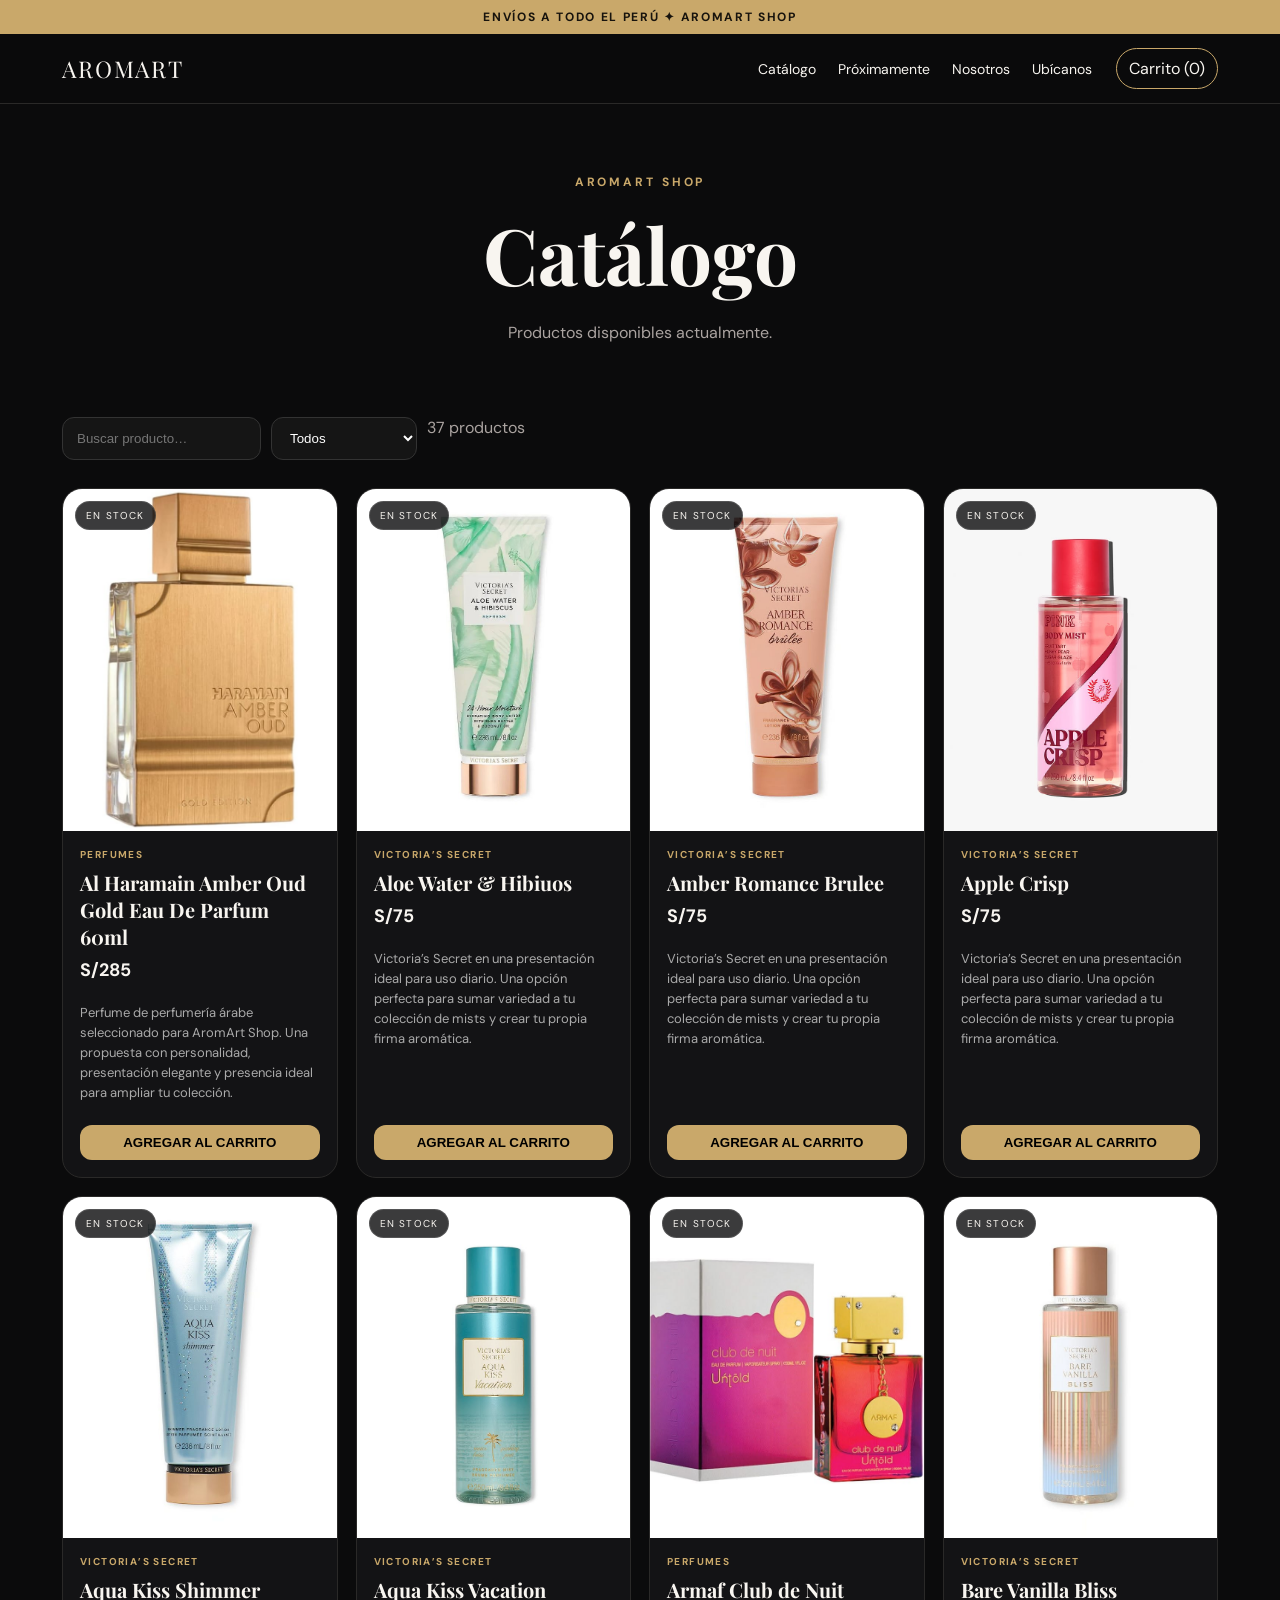
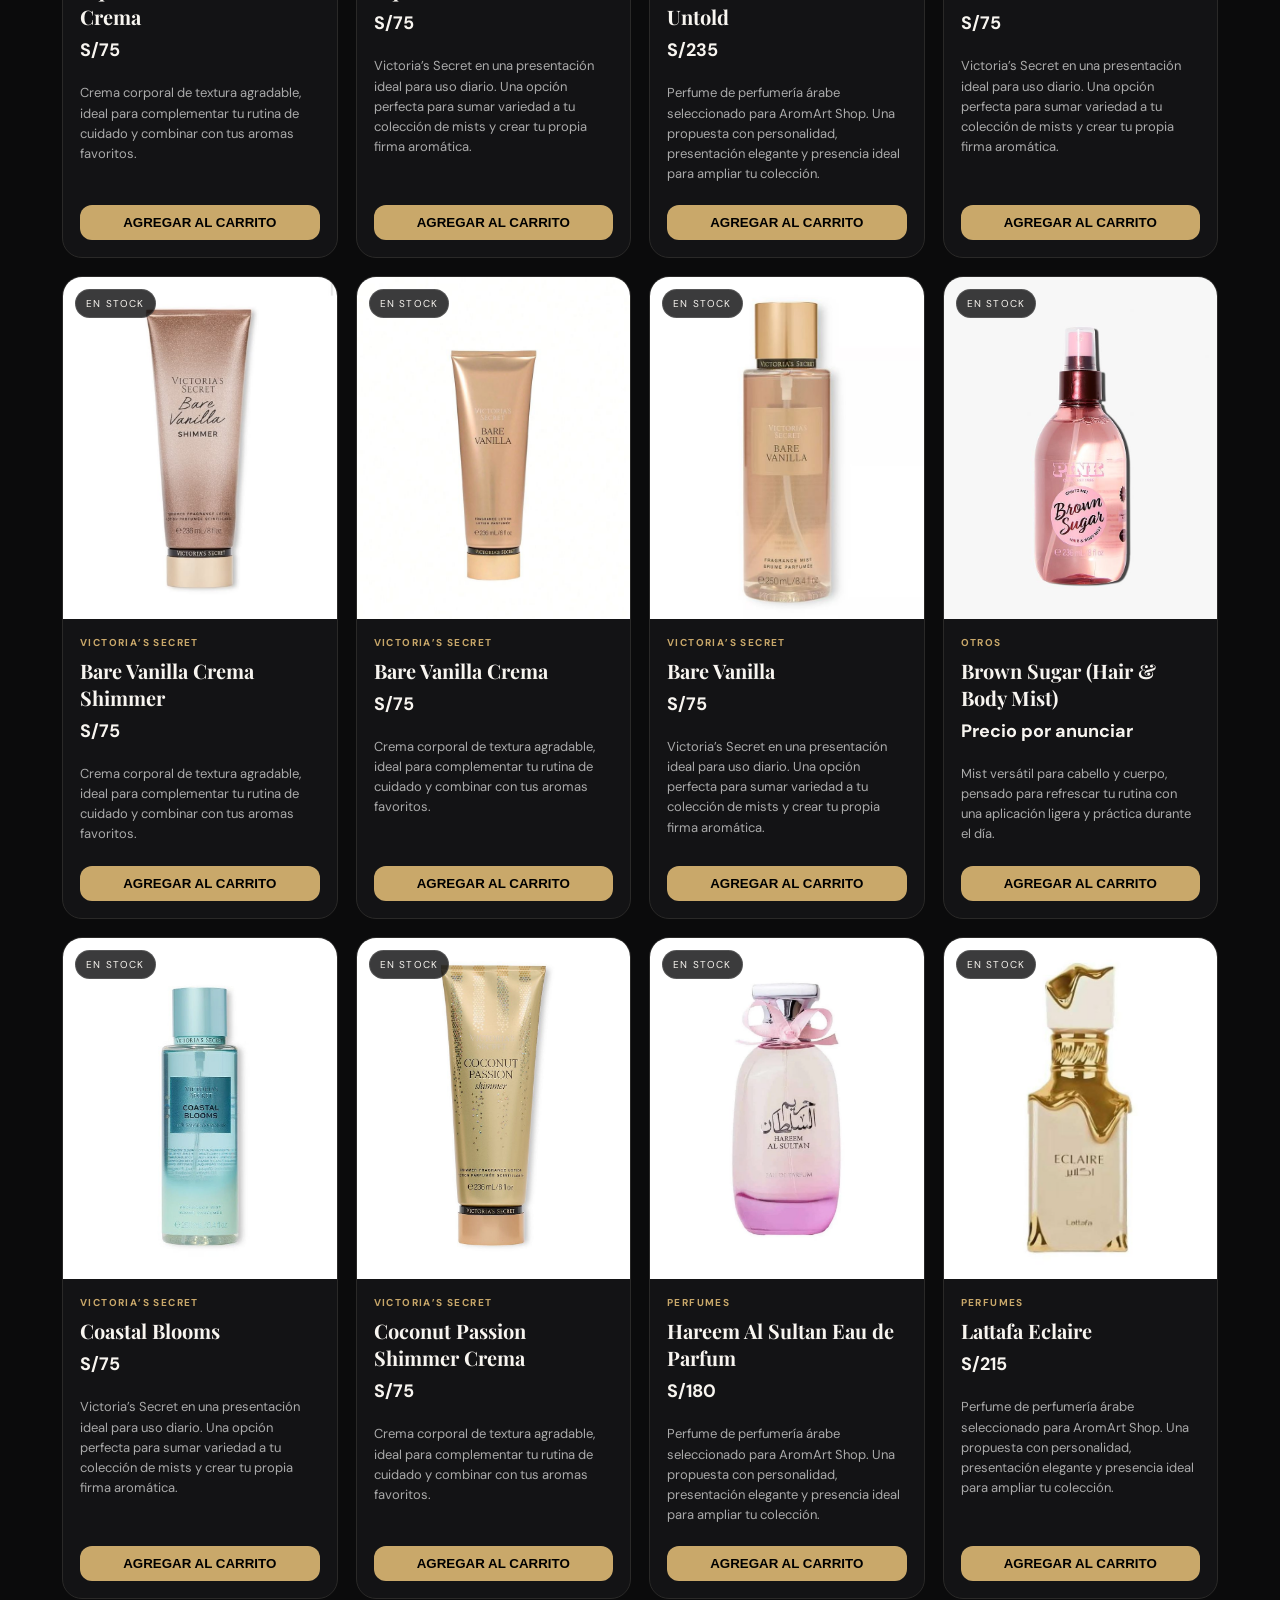
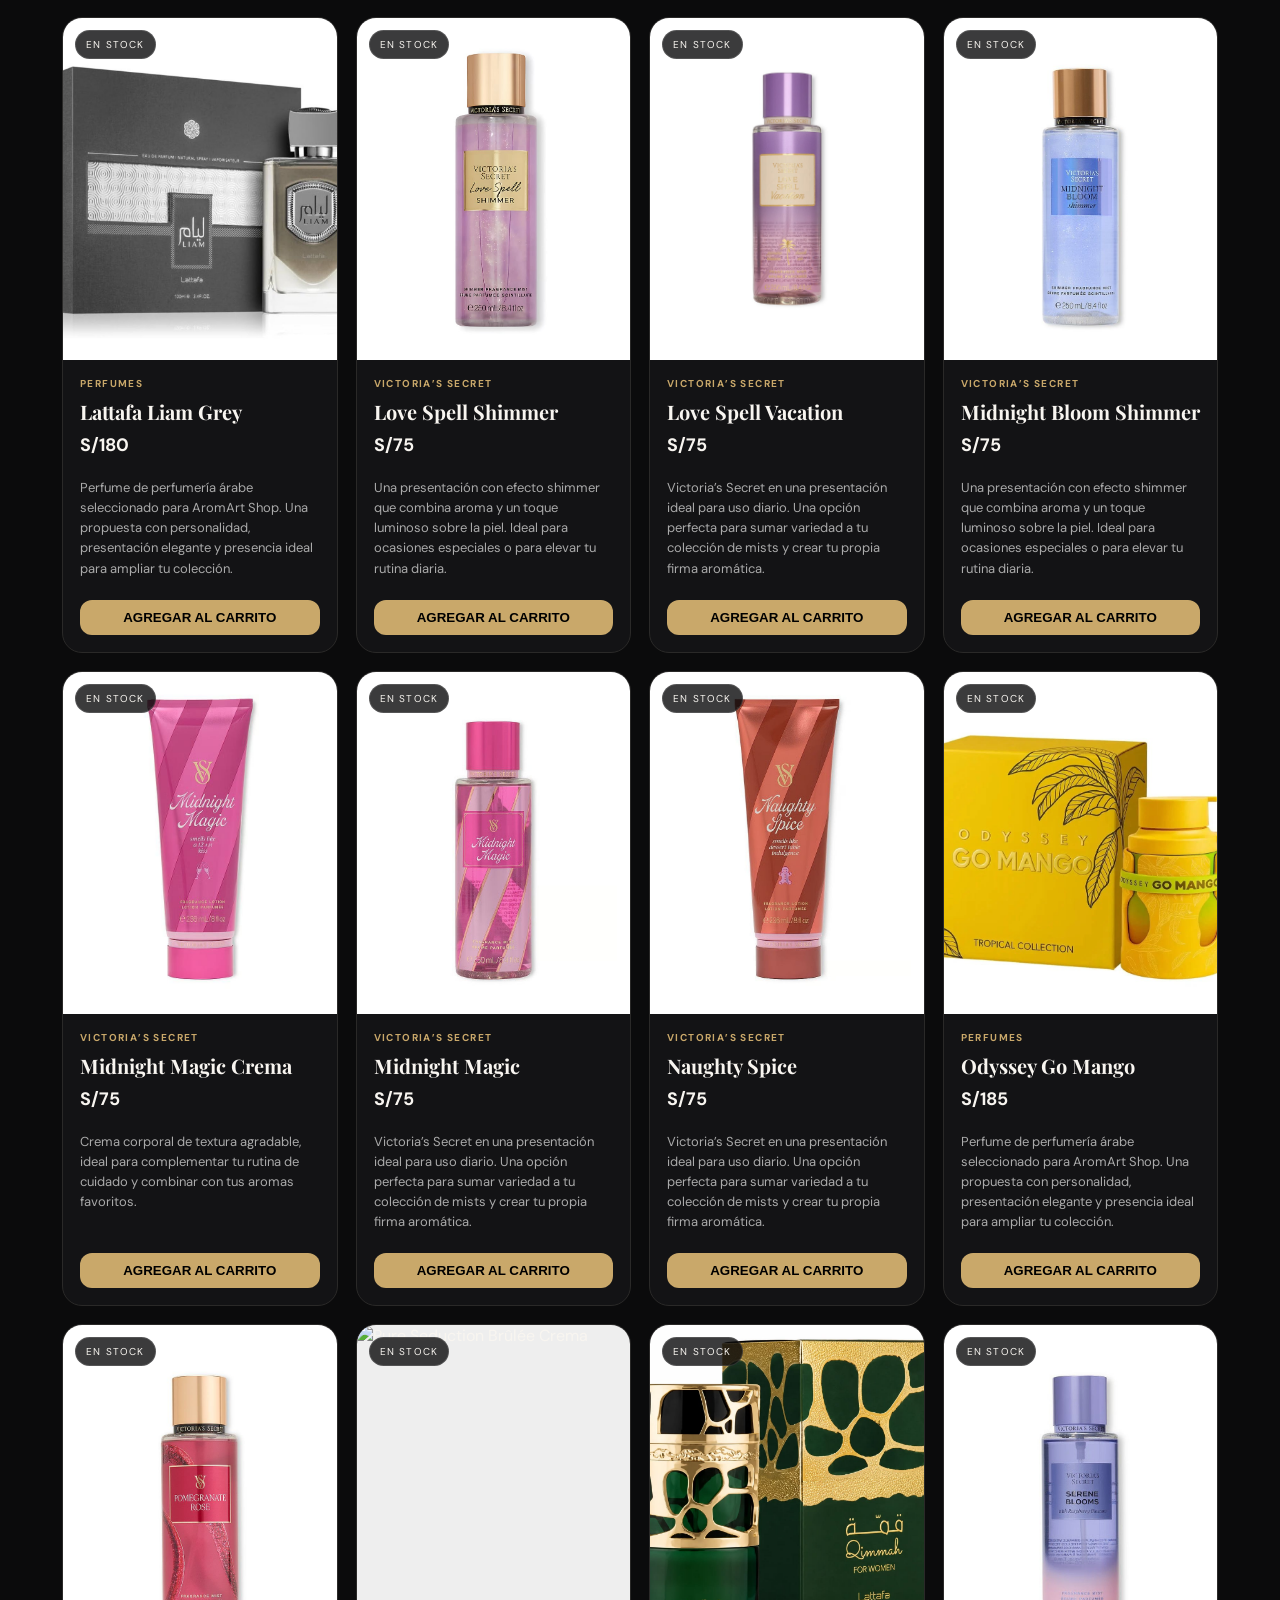
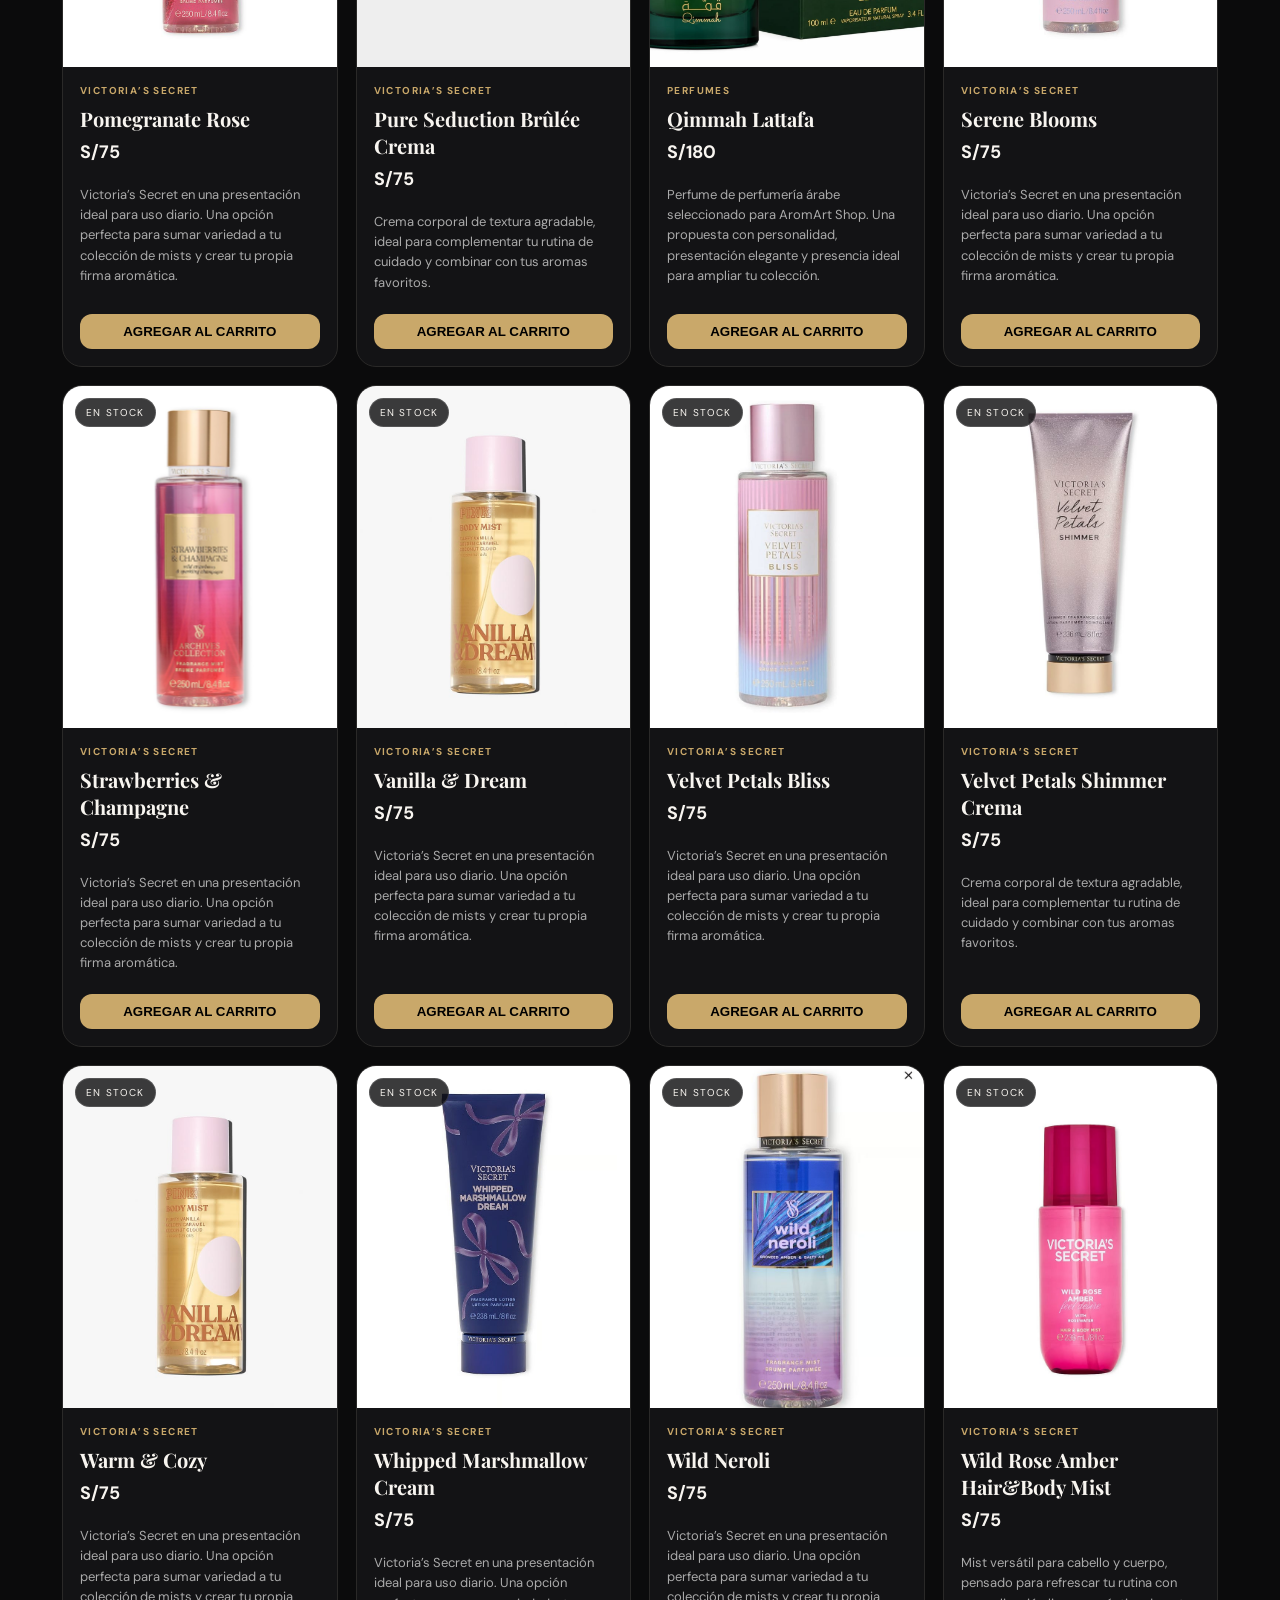
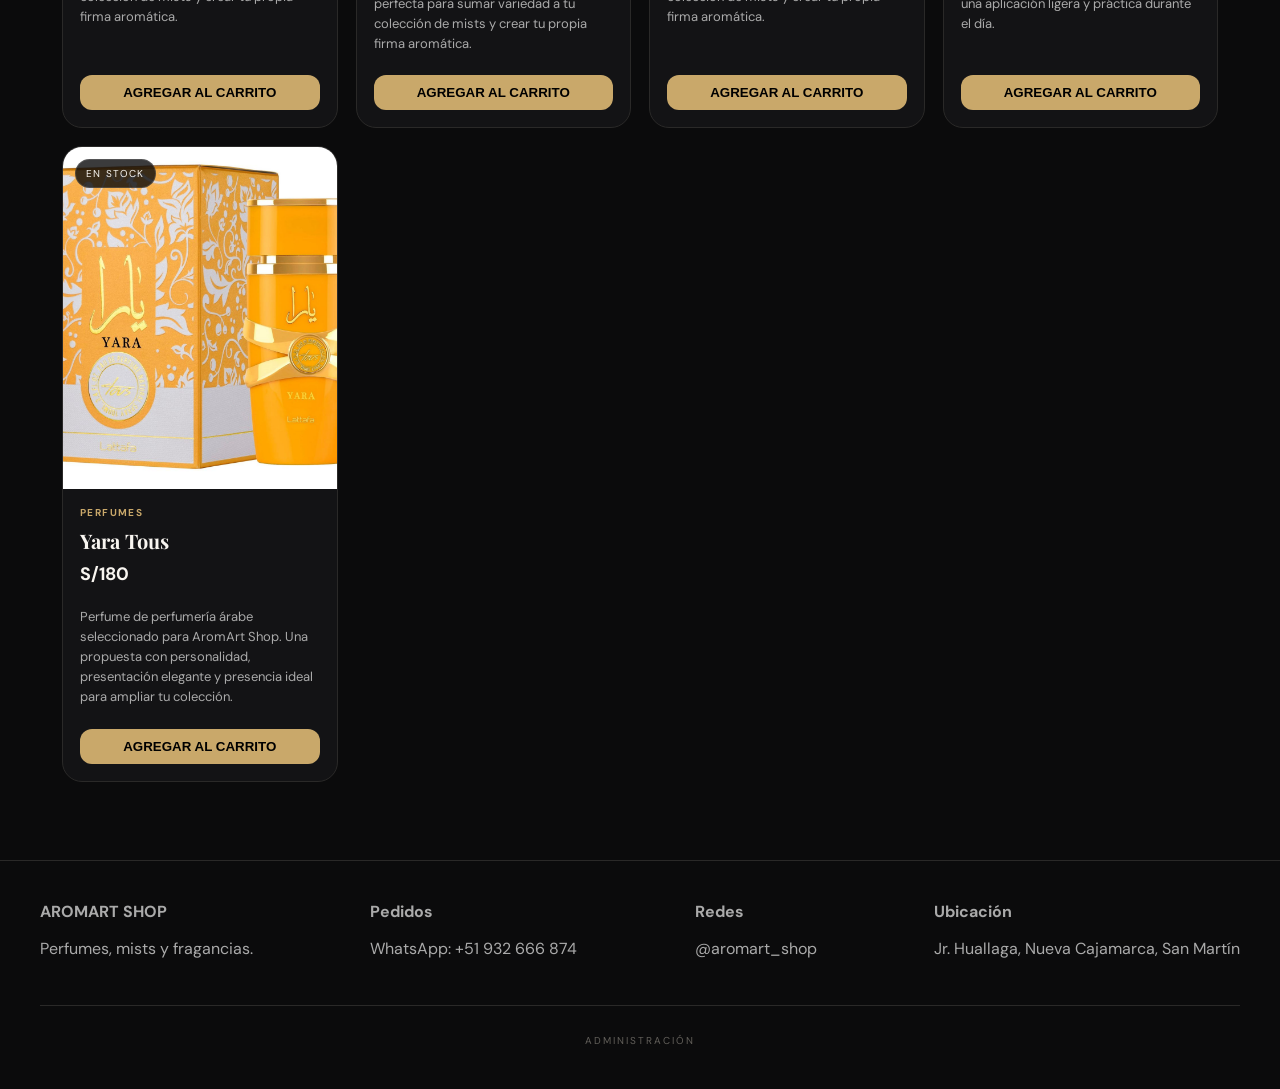
==== commit 1c708bba: "Add files via upload" ====
--- a/AROMART WEB/catalogo.html
+++ b/AROMART WEB/catalogo.html
@@ -1 +1 @@
-<!doctype html><html lang="es"><head><meta charset="utf-8"><meta name="viewport" content="width=device-width,initial-scale=1"><meta name="description" content="AromArt Shop - perfumes, mists y fragancias en Nueva Cajamarca. Envíos a todo el Perú."><title>Catálogo | AromArt Shop</title><link rel="stylesheet" href="estilos.css"><link rel="icon" href="assets/brand/logo.jpeg"></head><body><div class="announce">ENVÍOS A TODO EL PERÚ ✦ AROMART SHOP</div><nav class="nav"><div class="navin"><a class="brand" href="index.html">AROMART</a><div class="links"><a href="catalogo.html">Catálogo</a><a href="proximamente.html">Próximamente</a><a href="nosotros.html">Nosotros</a><a href="nosotros.html#ubicacion">Ubícanos</a></div><a class="cartbtn" href="#" onclick="openCart();return false">Carrito (<span class="cart-count">0</span>)</a></div></nav><main><header class="newhero"><div class="eyebrow">AROMART SHOP</div><h1>Catálogo</h1><p class="muted">Productos disponibles actualmente.</p></header><section class="section" style="padding-top:20px"><div class="filters"><input id="search" placeholder="Buscar producto…"><select id="category"><option>Todos</option><option>Victoria’s Secret</option><option>Perfumes</option><option>Otros</option></select><span class="muted" id="count"></span></div><div class="grid" id="catalogGrid"></div></section></main><footer class="footer"><div class="footerin"><div><b>AROMART SHOP</b><p>Perfumes, mists y fragancias.</p></div><div><b>Pedidos</b><p>WhatsApp: +51 932 666 874</p></div><div><b>Redes</b><p>@aromart_shop</p></div><div><b>Ubicación</b><p>Jr. Huallaga, Nueva Cajamarca, San Martín</p></div></div></footer><div class="modal" id="cartModal" onclick="if(event.target===this)closeCart()"><aside class="drawer"><div style="display:flex;justify-content:space-between;align-items:center"><h2>Tu carrito</h2><button class="smallbtn ghost" style="width:auto" onclick="closeCart()">Cerrar</button></div><div id="cartItems"></div><div class="total">Total: <span id="cartTotal">S/0</span></div><button class="smallbtn" onclick="checkout()">PEDIR POR WHATSAPP</button></aside></div><script src="productos.js"></script><script src="script.js"></script></body></html>+<!doctype html><html lang="es"><head><meta charset="utf-8"><meta name="viewport" content="width=device-width,initial-scale=1"><meta name="description" content="AromArt Shop - perfumes, mists y fragancias en Nueva Cajamarca. Envíos a todo el Perú."><title>Catálogo | AromArt Shop</title><link rel="stylesheet" href="estilos.css"><link rel="icon" href="assets/brand/logo.jpeg"></head><body><div class="announce">ENVÍOS A TODO EL PERÚ ✦ AROMART SHOP</div><nav class="nav"><div class="navin"><a class="brand" href="index.html">AROMART</a><button class="menubtn" type="button" aria-label="Abrir menú" aria-expanded="false" onclick="toggleMenu(this)"><span></span><span></span><span></span></button><div class="links"><a href="catalogo.html">Catálogo</a><a href="proximamente.html">Próximamente</a><a href="nosotros.html">Nosotros</a><a href="nosotros.html#ubicacion">Ubícanos</a></div><a class="cartbtn" href="#" onclick="openCart();return false">Carrito (<span class="cart-count">0</span>)</a></div></nav><main><header class="newhero"><div class="eyebrow">AROMART SHOP</div><h1>Catálogo</h1><p class="muted">Productos disponibles actualmente.</p></header><section class="section" style="padding-top:20px"><div class="filters"><input id="search" placeholder="Buscar producto…"><select id="category"><option>Todos</option><option>Victoria’s Secret</option><option>Perfumes</option><option>Otros</option></select><span class="muted" id="count"></span></div><div class="grid" id="catalogGrid"></div></section></main><footer class="footer"><div class="footerin"><div><b>AROMART SHOP</b><p>Perfumes, mists y fragancias.</p></div><div><b>Pedidos</b><p>WhatsApp: +51 932 666 874</p></div><div><b>Redes</b><p>@aromart_shop</p></div><div><b>Ubicación</b><p>Jr. Huallaga, Nueva Cajamarca, San Martín</p></div></div><div class="admin-bottom"><a href="admin/login.html">ADMINISTRACIÓN</a></div></footer><div class="modal" id="cartModal" onclick="if(event.target===this)closeCart()"><aside class="drawer"><div style="display:flex;justify-content:space-between;align-items:center"><h2>Tu carrito</h2><button class="smallbtn ghost" style="width:auto" onclick="closeCart()">Cerrar</button></div><div id="cartItems"></div><div class="total">Total: <span id="cartTotal">S/0</span></div><button class="smallbtn" onclick="checkout()">PEDIR POR WHATSAPP</button></aside></div><script src="productos.js"></script><script src="script.js"></script></body></html>
--- a/AROMART WEB/estilos.css
+++ b/AROMART WEB/estilos.css
@@ -2,3 +2,38 @@
 :root{--bg:#0b0b0c;--card:#131315;--gold:#c9a86a;--cream:#f5efe5;--muted:#aaa3a0;--line:#2a2928}*{box-sizing:border-box}html{scroll-behavior:smooth}body{margin:0;background:var(--bg);color:#f8f5f0;font-family:'DM Sans',sans-serif}a{color:inherit;text-decoration:none}img{max-width:100%;display:block}.announce{padding:9px;text-align:center;background:var(--gold);color:#17130d;font-size:12px;font-weight:700;letter-spacing:.14em}.nav{position:sticky;top:0;z-index:50;background:rgba(11,11,12,.92);backdrop-filter:blur(15px);border-bottom:1px solid var(--line)}.navin{max-width:1200px;margin:auto;padding:14px 22px;display:flex;align-items:center;gap:24px}.brand{font-family:'Playfair Display';font-size:23px;letter-spacing:.08em}.links{display:flex;gap:22px;margin-left:auto;font-size:14px}.cartbtn{border:1px solid var(--gold);padding:9px 12px;border-radius:99px}.hero{min-height:72vh;display:grid;place-items:center;text-align:center;padding:70px 20px;background:radial-gradient(circle at 50% 40%,#2b2419 0,transparent 38%)}.hero-logo{width:min(420px,78vw);border-radius:28px;box-shadow:0 30px 90px #0008}.eyebrow{color:var(--gold);letter-spacing:.24em;font-size:12px;font-weight:700}.hero h1,.title{font-family:'Playfair Display';font-weight:500;font-size:clamp(42px,7vw,82px);margin:18px 0}.hero p{max-width:650px;color:#c8c1ba;line-height:1.7}.actions{display:flex;gap:12px;justify-content:center;flex-wrap:wrap;margin-top:28px}.btn{display:inline-block;padding:13px 20px;border-radius:999px;border:1px solid var(--gold);font-weight:700}.btn.primary{background:var(--gold);color:#17130d}.section{max-width:1200px;margin:auto;padding:78px 22px}.sectionhead{display:flex;justify-content:space-between;gap:20px;align-items:end;margin-bottom:28px}.section h2{font-family:'Playfair Display';font-size:clamp(32px,5vw,54px);margin:6px 0}.muted{color:var(--muted)}.grid{display:grid;grid-template-columns:repeat(4,1fr);gap:18px}.card{background:var(--card);border:1px solid var(--line);border-radius:20px;overflow:hidden;display:flex;flex-direction:column}.card .pic{aspect-ratio:4/5;object-fit:cover;width:100%;background:#eee}.cardbody{padding:17px;display:flex;flex-direction:column;gap:8px;flex:1}.tag{font-size:10px;color:var(--gold);letter-spacing:.14em;font-weight:700}.card h3{font-family:'Playfair Display';font-size:20px;margin:0}.price{font-size:18px;font-weight:700}.desc{font-size:13px;color:#aaa;line-height:1.55;flex:1}.smallbtn{width:100%;padding:10px;border-radius:12px;border:0;background:var(--gold);font-weight:700;cursor:pointer}.smallbtn.ghost{background:#252525;color:#eee}.filters{display:flex;gap:10px;flex-wrap:wrap;margin:18px 0 28px}.filters input,.filters select{background:#151515;color:white;border:1px solid #333;padding:12px 14px;border-radius:12px}.gallery{display:grid;grid-template-columns:1.3fr .7fr .7fr;grid-template-rows:260px 260px;gap:12px}.gallery img{width:100%;height:100%;object-fit:cover;border-radius:20px}.gallery img:first-child{grid-row:1/3}.story{display:grid;grid-template-columns:.85fr 1.15fr;gap:38px;align-items:center}.story-photo{border-radius:24px;max-height:680px;width:100%;object-fit:cover}.map{width:100%;height:430px;border:0;border-radius:22px;filter:grayscale(.15)}.social-card{display:grid;grid-template-columns:1fr 1fr;gap:30px;align-items:center;background:#f4eadc;color:#352d25;border-radius:26px;padding:28px}.social-card img{border-radius:18px}.footer{border-top:1px solid var(--line);padding:40px 22px;color:#aaa}.footerin{max-width:1200px;margin:auto;display:flex;justify-content:space-between;gap:25px;flex-wrap:wrap}.modal{position:fixed;inset:0;background:#000b;display:none;z-index:100;justify-content:flex-end}.modal.open{display:flex}.drawer{width:min(430px,100%);height:100%;background:#111;padding:24px;overflow:auto}.cartrow{display:grid;grid-template-columns:1fr auto;gap:8px;padding:14px 0;border-bottom:1px solid #2a2a2a}.qty{display:flex;gap:7px;align-items:center}.qty button{background:#222;color:white;border:1px solid #444;border-radius:8px;width:28px;height:28px}.total{font-size:24px;font-weight:700;margin:20px 0}.reveal{position:fixed;inset:0;background:#0b0b0c;z-index:200;display:grid;place-items:center;transition:.5s}.reveal video{width:min(620px,90vw);max-height:80vh}.reveal.hide{opacity:0;pointer-events:none}.badge{position:absolute;margin:12px;background:#0b0b0ccc;border:1px solid #ffffff22;padding:7px 10px;border-radius:99px;font-size:10px;letter-spacing:.12em}.card{position:relative}.newhero{padding:70px 22px 20px;text-align:center}.newhero h1{font-family:'Playfair Display';font-size:clamp(44px,7vw,78px);margin:12px}.fashion{background:linear-gradient(135deg,#321b2a,#131315);border:1px solid #653a55;border-radius:28px;padding:30px;margin-bottom:36px}.fashion .grid{grid-template-columns:repeat(3,1fr)}
 @media(max-width:900px){.grid{grid-template-columns:repeat(2,1fr)}.story,.social-card{grid-template-columns:1fr}.gallery{grid-template-columns:1fr 1fr;grid-template-rows:230px 230px}.gallery img:first-child{grid-row:auto;grid-column:1/3}.links{display:none}.fashion .grid{grid-template-columns:1fr 1fr}}
 @media(max-width:560px){.grid,.fashion .grid{grid-template-columns:1fr}.section{padding:55px 16px}.navin{padding:12px 16px}.gallery{display:grid;grid-template-columns:1fr;grid-template-rows:auto}.gallery img,.gallery img:first-child{grid-column:auto;height:auto}.hero{min-height:62vh}.sectionhead{display:block}}
+
+/* Mobile navigation + final admin access */
+.menubtn{display:none;margin-left:auto;width:42px;height:38px;padding:8px;background:transparent;border:1px solid var(--line);border-radius:10px;cursor:pointer}
+.menubtn span{display:block;height:2px;background:var(--cream);margin:4px 0;border-radius:2px}
+.admin-bottom{max-width:1200px;margin:30px auto 0;padding-top:22px;border-top:1px solid var(--line);text-align:center}
+.admin-bottom a{font-size:10px;letter-spacing:.2em;color:#625f5a;transition:.2s}
+.admin-bottom a:hover{color:var(--gold)}
+@media(max-width:900px){
+ .navin{position:relative;gap:10px;flex-wrap:wrap}
+ .brand{margin-right:auto}
+ .menubtn{display:block;order:2}
+ .cartbtn{order:3;font-size:12px;padding:8px 10px}
+ .links{display:none!important;order:4;width:100%;margin:4px 0 0;padding:10px;background:#111;border:1px solid var(--line);border-radius:14px;flex-direction:column;gap:0}
+ .links.open{display:flex!important}
+ .links a{display:block;padding:13px 10px;border-bottom:1px solid #242424}
+ .links a:last-child{border-bottom:0}
+ .story{grid-template-columns:1fr}
+ .story-photo{max-height:none}
+ .map{height:360px}
+}
+@media(max-width:560px){
+ .announce{font-size:9px;letter-spacing:.09em}
+ .brand{font-size:18px}
+ .navin{padding:10px 12px}
+ .cartbtn{font-size:11px}
+ .newhero{padding:48px 16px 10px}
+ .newhero h1{font-size:42px}
+ .story{gap:22px}
+ .story .muted{font-size:15px!important}
+ #ubicacion .sectionhead{display:flex;flex-direction:column;align-items:flex-start}
+ #ubicacion .sectionhead .btn{margin-top:8px}
+ .map{height:320px;border-radius:16px}
+ .social-card{padding:20px}
+ .footerin{display:grid;grid-template-columns:1fr 1fr}
+}
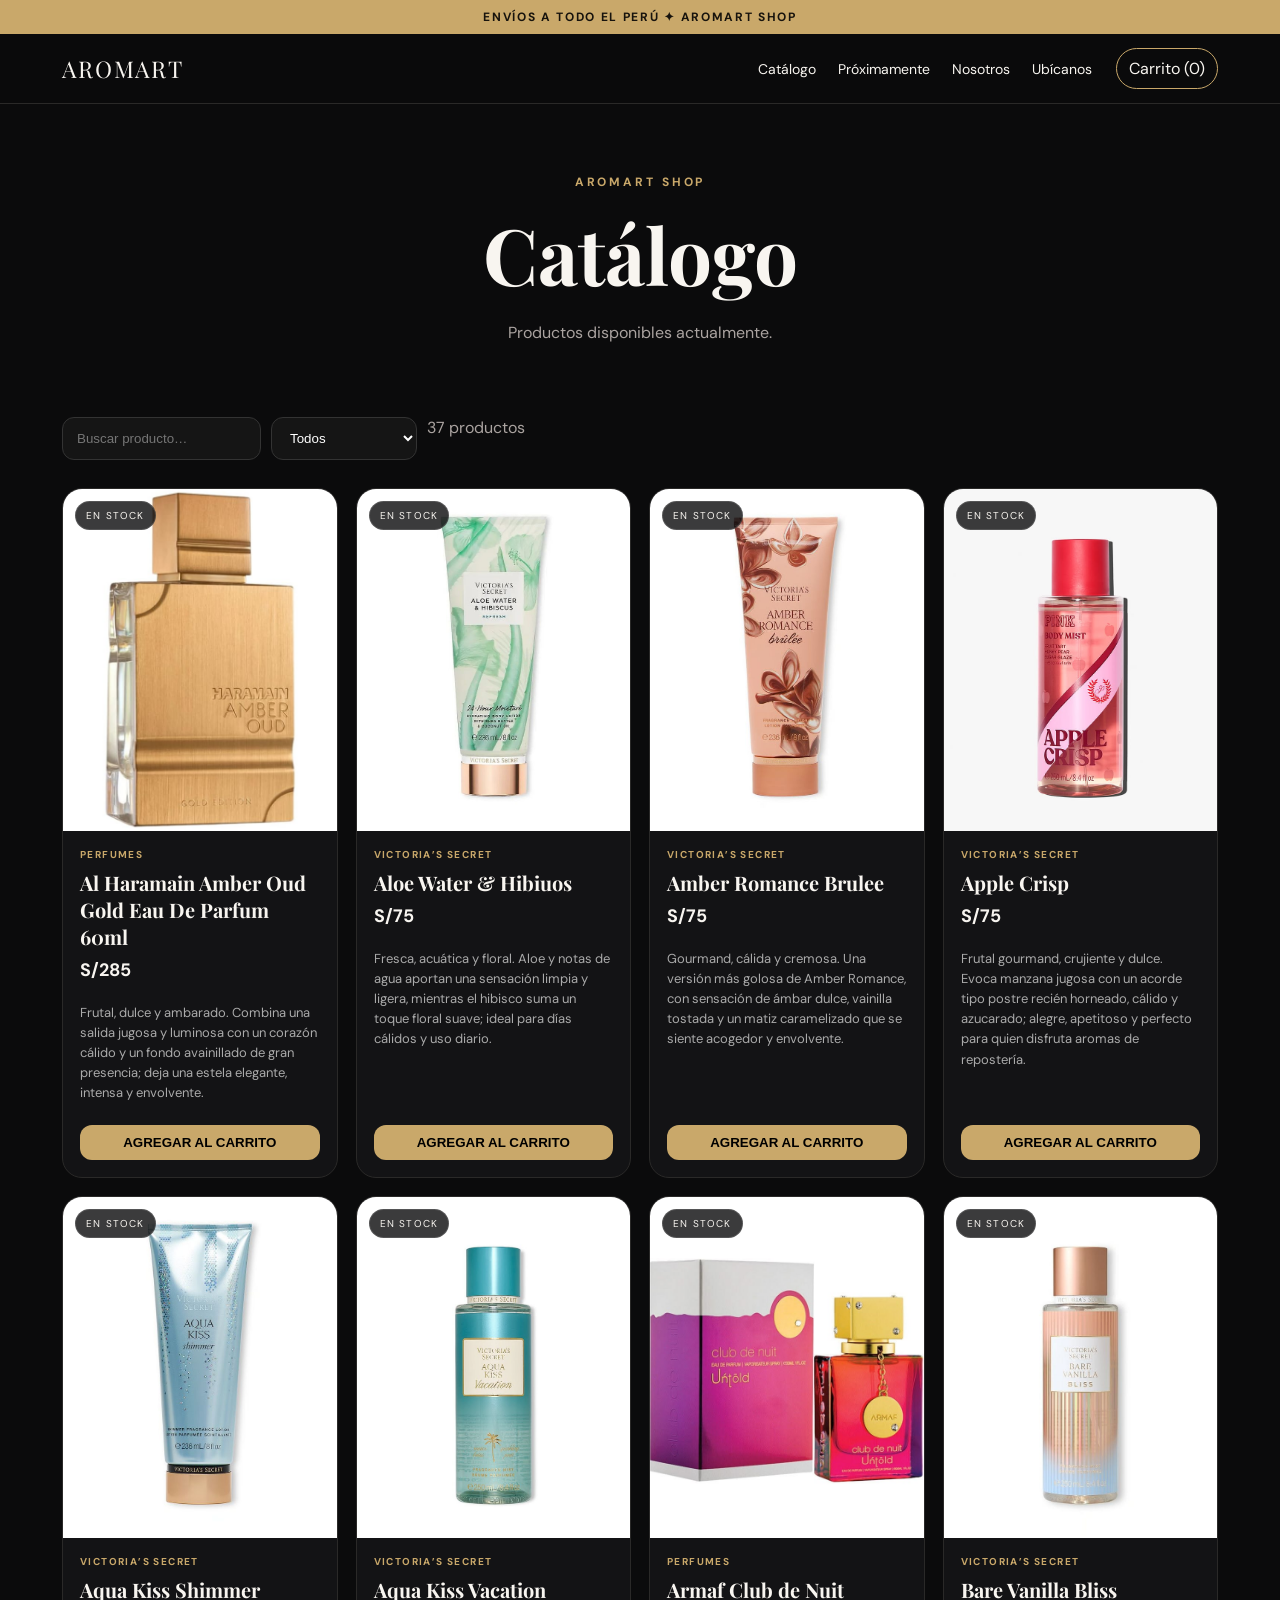
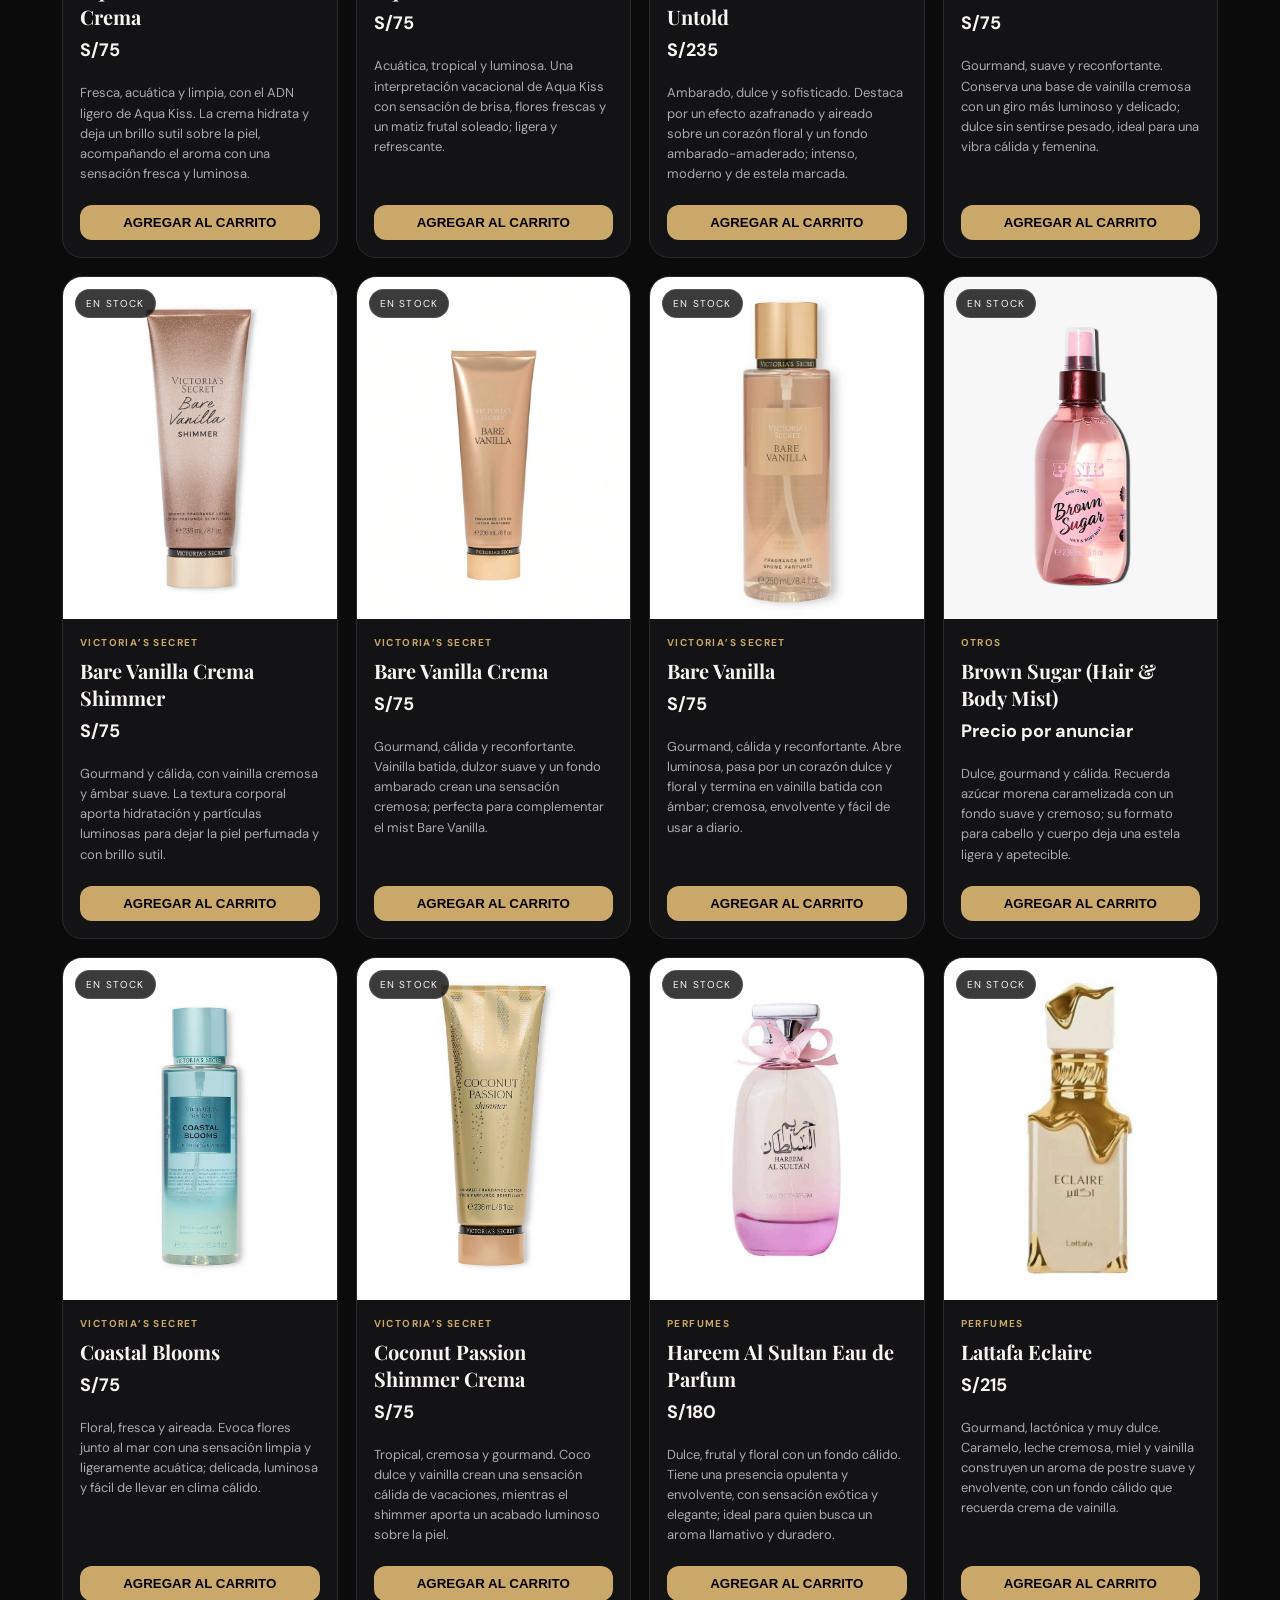
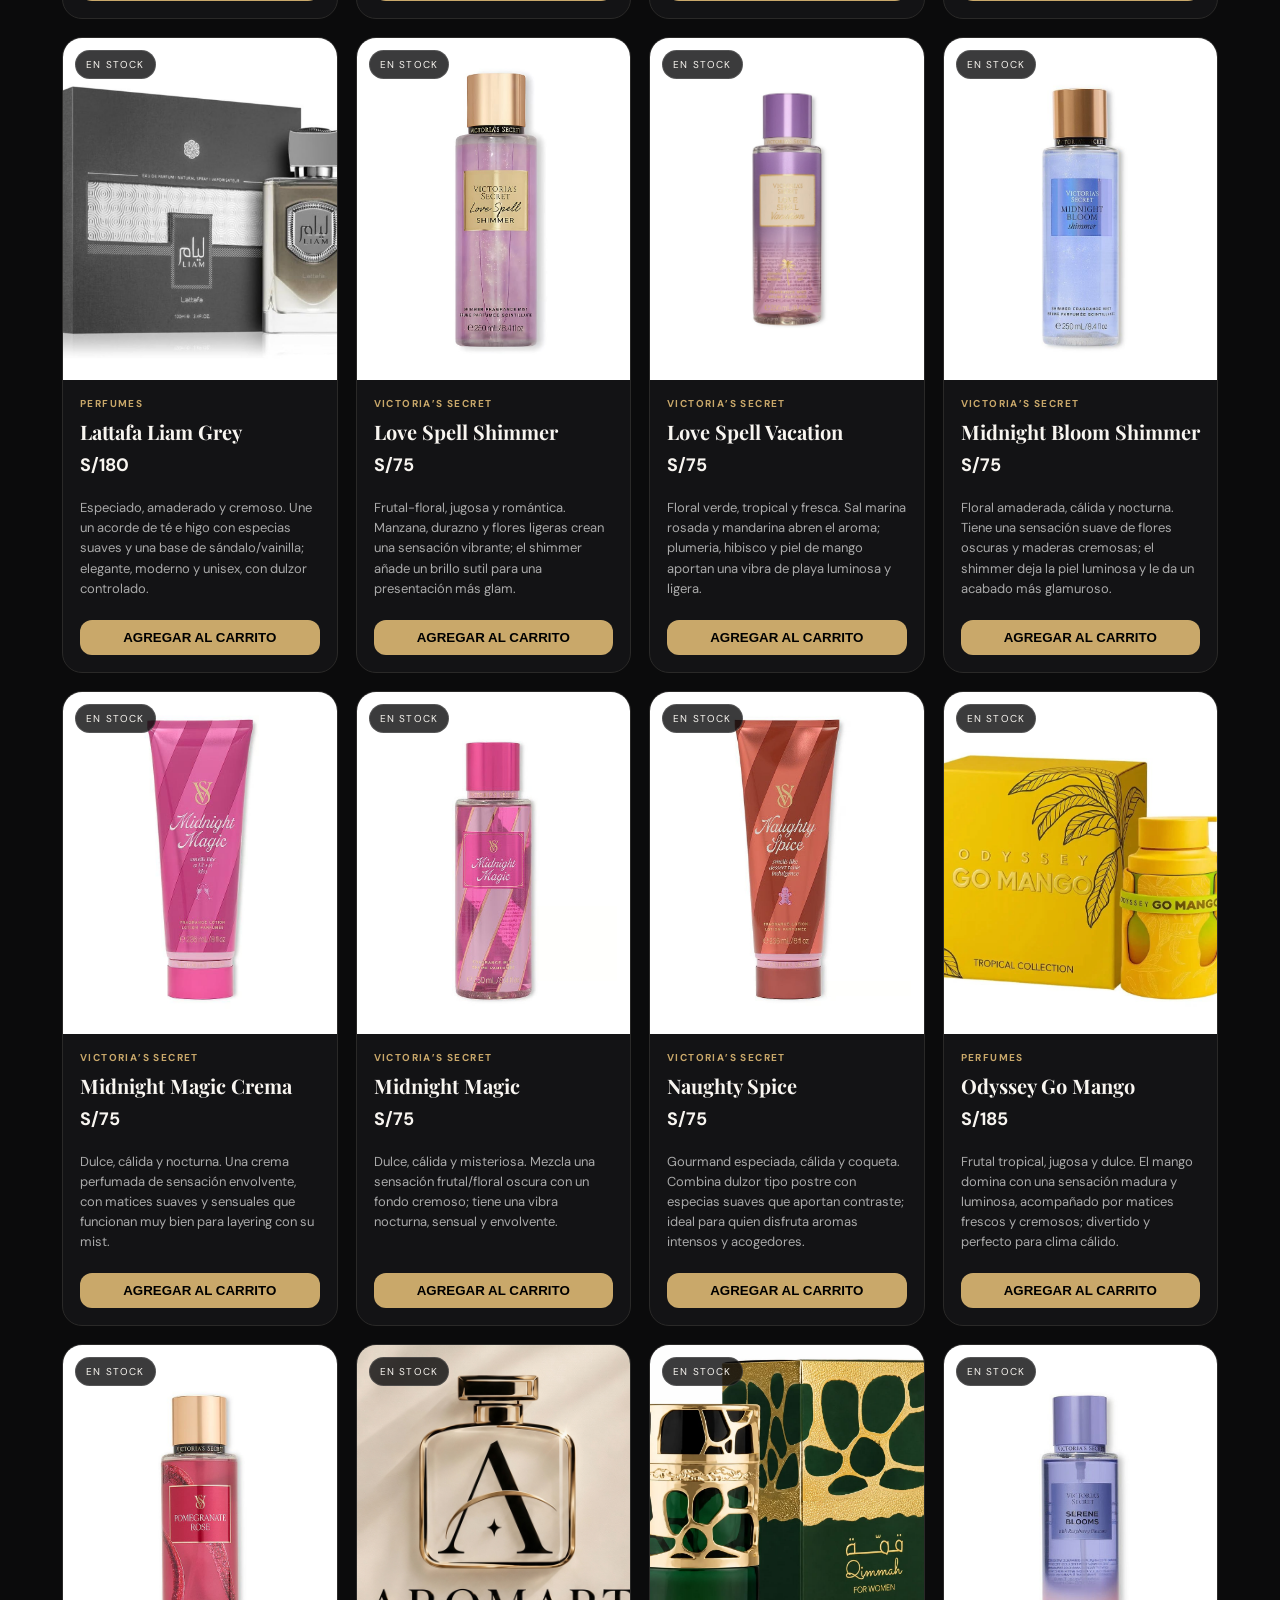
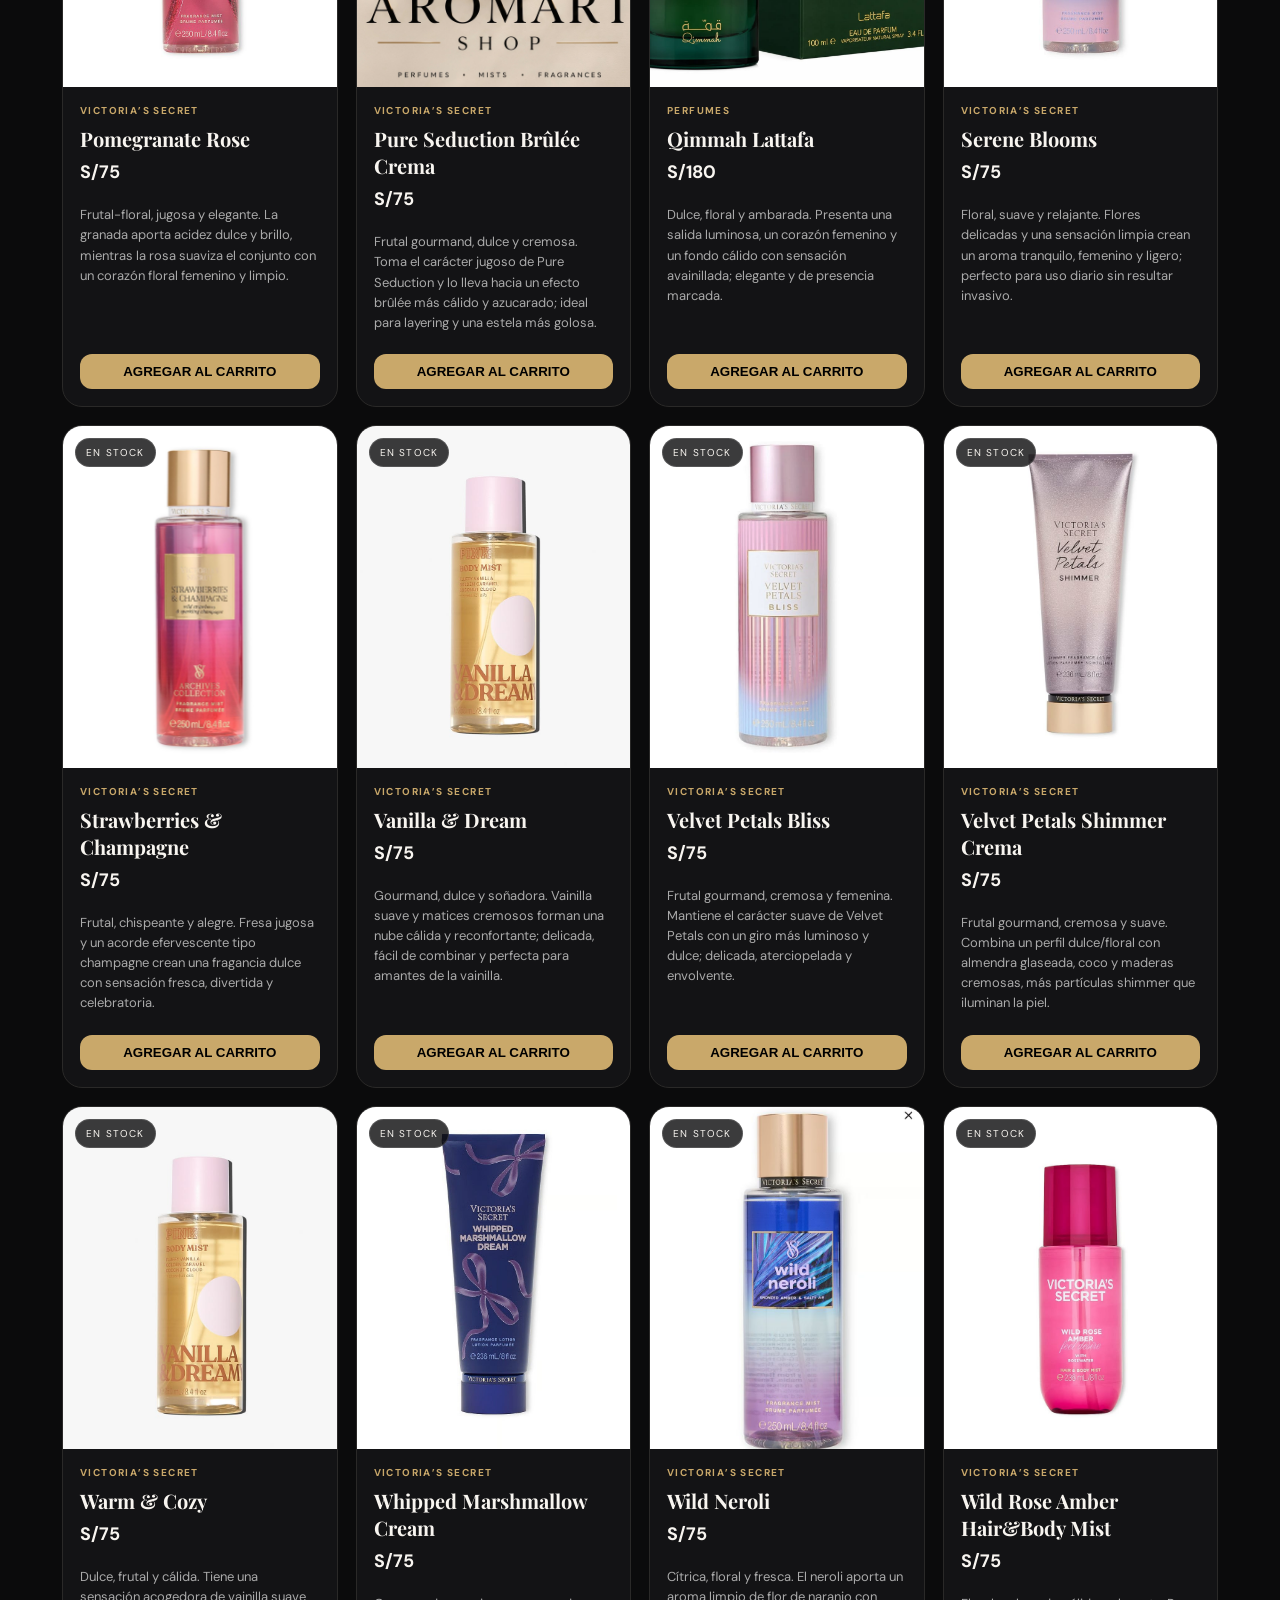
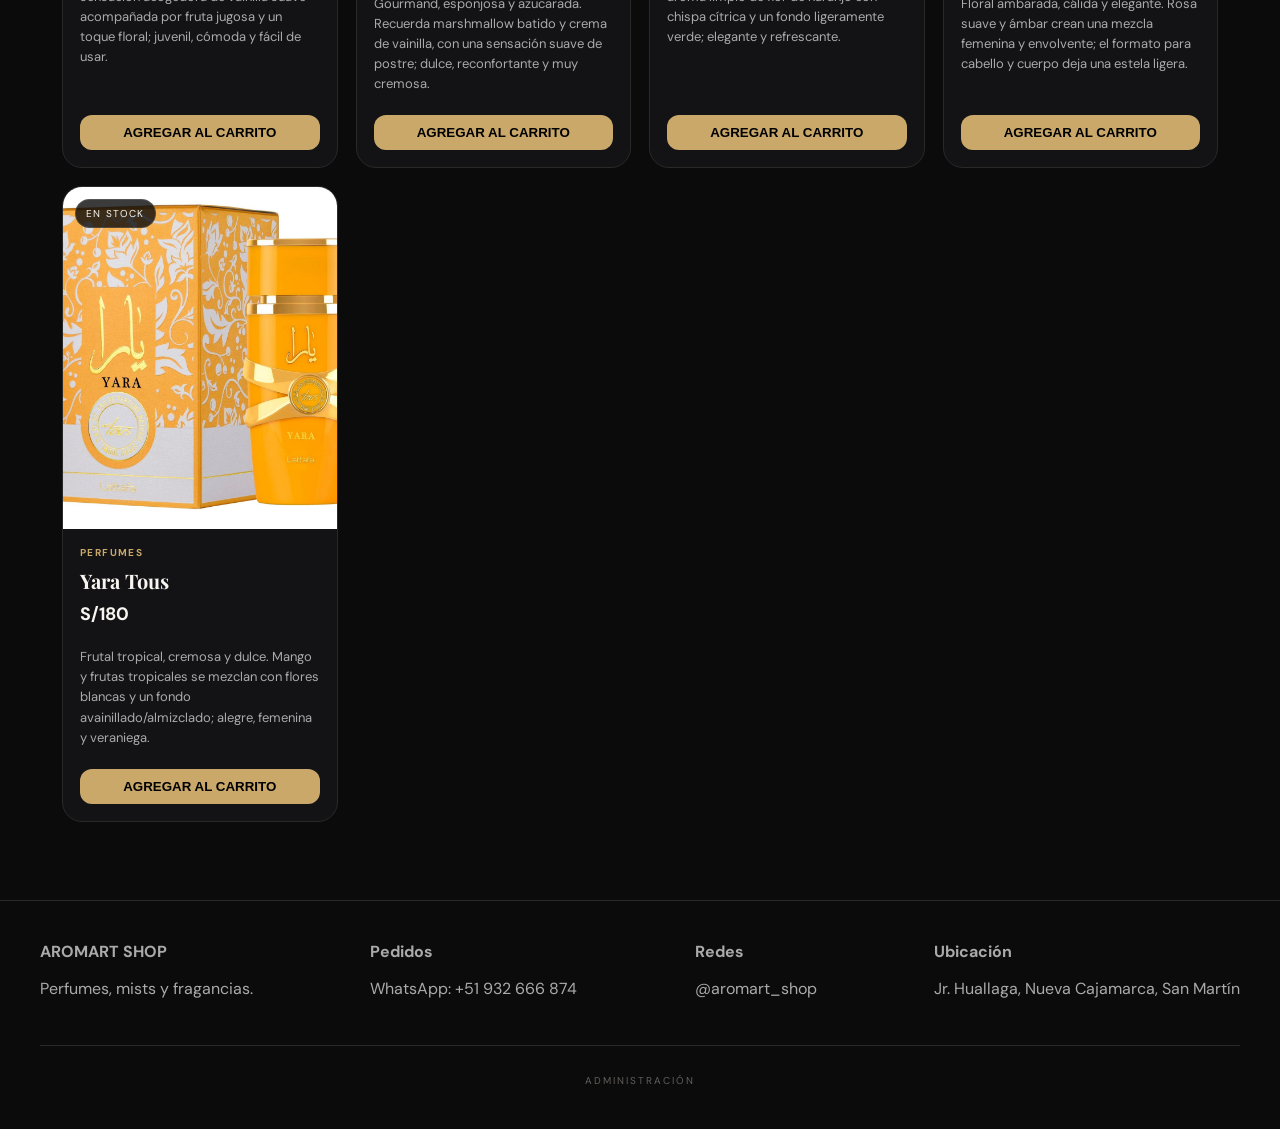
==== commit a376e6f8: "Add files via upload" ====
--- a/AROMART WEB/catalogo.html
+++ b/AROMART WEB/catalogo.html
@@ -1 +1 @@
-<!doctype html><html lang="es"><head><meta charset="utf-8"><meta name="viewport" content="width=device-width,initial-scale=1"><meta name="description" content="AromArt Shop - perfumes, mists y fragancias en Nueva Cajamarca. Envíos a todo el Perú."><title>Catálogo | AromArt Shop</title><link rel="stylesheet" href="estilos.css"><link rel="icon" href="assets/brand/logo.jpeg"></head><body><div class="announce">ENVÍOS A TODO EL PERÚ ✦ AROMART SHOP</div><nav class="nav"><div class="navin"><a class="brand" href="index.html">AROMART</a><button class="menubtn" type="button" aria-label="Abrir menú" aria-expanded="false" onclick="toggleMenu(this)"><span></span><span></span><span></span></button><div class="links"><a href="catalogo.html">Catálogo</a><a href="proximamente.html">Próximamente</a><a href="nosotros.html">Nosotros</a><a href="nosotros.html#ubicacion">Ubícanos</a></div><a class="cartbtn" href="#" onclick="openCart();return false">Carrito (<span class="cart-count">0</span>)</a></div></nav><main><header class="newhero"><div class="eyebrow">AROMART SHOP</div><h1>Catálogo</h1><p class="muted">Productos disponibles actualmente.</p></header><section class="section" style="padding-top:20px"><div class="filters"><input id="search" placeholder="Buscar producto…"><select id="category"><option>Todos</option><option>Victoria’s Secret</option><option>Perfumes</option><option>Otros</option></select><span class="muted" id="count"></span></div><div class="grid" id="catalogGrid"></div></section></main><footer class="footer"><div class="footerin"><div><b>AROMART SHOP</b><p>Perfumes, mists y fragancias.</p></div><div><b>Pedidos</b><p>WhatsApp: +51 932 666 874</p></div><div><b>Redes</b><p>@aromart_shop</p></div><div><b>Ubicación</b><p>Jr. Huallaga, Nueva Cajamarca, San Martín</p></div></div><div class="admin-bottom"><a href="admin/login.html">ADMINISTRACIÓN</a></div></footer><div class="modal" id="cartModal" onclick="if(event.target===this)closeCart()"><aside class="drawer"><div style="display:flex;justify-content:space-between;align-items:center"><h2>Tu carrito</h2><button class="smallbtn ghost" style="width:auto" onclick="closeCart()">Cerrar</button></div><div id="cartItems"></div><div class="total">Total: <span id="cartTotal">S/0</span></div><button class="smallbtn" onclick="checkout()">PEDIR POR WHATSAPP</button></aside></div><script src="productos.js"></script><script src="script.js"></script></body></html>+<!doctype html><html lang="es"><head><meta charset="utf-8"><meta name="viewport" content="width=device-width,initial-scale=1"><meta name="description" content="AromArt Shop - perfumes, mists y fragancias en Nueva Cajamarca. Envíos a todo el Perú."><title>Catálogo | AromArt Shop</title><link rel="stylesheet" href="estilos.css"><link rel="icon" href="assets/brand/logo.jpeg"></head><body><div class="announce">ENVÍOS A TODO EL PERÚ ✦ AROMART SHOP</div><nav class="nav"><div class="navin"><a class="brand" href="index.html">AROMART</a><button class="menubtn" type="button" aria-label="Abrir menú" aria-expanded="false" onclick="toggleMenu(this)"><span></span><span></span><span></span></button><div class="links"><a href="catalogo.html">Catálogo</a><a href="proximamente.html">Próximamente</a><a href="nosotros.html">Nosotros</a><a href="nosotros.html#ubicacion">Ubícanos</a></div><a class="cartbtn" href="#" onclick="openCart();return false">Carrito (<span class="cart-count">0</span>)</a></div></nav><main><header class="newhero"><div class="eyebrow">AROMART SHOP</div><h1>Catálogo</h1><p class="muted">Productos disponibles actualmente.</p></header><section class="section" style="padding-top:20px"><div class="filters"><input id="search" placeholder="Buscar producto…"><select id="category"><option>Todos</option><option>Victoria’s Secret</option><option>Perfumes</option><option>Otros</option></select><span class="muted" id="count"></span></div><div class="grid" id="catalogGrid"></div></section></main><footer class="footer"><div class="footerin"><div><b>AROMART SHOP</b><p>Perfumes, mists y fragancias.</p></div><div><b>Pedidos</b><p>WhatsApp: +51 932 666 874</p></div><div><b>Redes</b><p>@aromart_shop</p></div><div><b>Ubicación</b><p>Jr. Huallaga, Nueva Cajamarca, San Martín</p></div></div><div class="admin-bottom"><a href="admin/login.html">ADMINISTRACIÓN</a></div></footer><div class="modal" id="cartModal" onclick="if(event.target===this)closeCart()"><aside class="drawer"><div style="display:flex;justify-content:space-between;align-items:center"><h2>Tu carrito</h2><button class="smallbtn ghost" style="width:auto" onclick="closeCart()">Cerrar</button></div><div id="cartItems"></div><div class="coupon-box"><label>CÓDIGO DE DESCUENTO</label><div class="coupon-row"><input id="couponInput" placeholder="Escribe tu código"><button onclick="applyCoupon()">APLICAR</button></div><div id="couponMsg" class="coupon-msg"></div></div><div class="cart-summary"><div>Subtotal <span id="cartSubtotal">S/0</span></div><div>Descuento <span id="cartDiscount">S/0</span></div></div><div class="total">Total: <span id="cartTotal">S/0</span></div><button class="smallbtn" onclick="checkout()">PEDIR POR WHATSAPP</button></aside></div><script src="productos.js"></script><script src="script.js"></script></body></html>
--- a/AROMART WEB/estilos.css
+++ b/AROMART WEB/estilos.css
@@ -37,3 +37,4 @@
  .social-card{padding:20px}
  .footerin{display:grid;grid-template-columns:1fr 1fr}
 }
+.special-notice{position:relative;z-index:80;background:linear-gradient(90deg,#c9a86a,#e3c98f);color:#17130d;padding:12px 48px 12px 18px;text-align:center;font-size:13px}.special-notice b{margin-right:10px}.special-notice span{opacity:.82}.special-notice button{position:absolute;right:14px;top:50%;transform:translateY(-50%);border:0;background:transparent;font-size:22px;cursor:pointer}.coupon-box{border-top:1px solid #292929;border-bottom:1px solid #292929;padding:18px 0;margin-top:10px}.coupon-box label{display:block;color:var(--gold);font-size:9px;letter-spacing:.13em;margin-bottom:8px}.coupon-row{display:flex;gap:8px}.coupon-row input{min-width:0;flex:1;background:#181818;border:1px solid #333;color:#fff;padding:11px;border-radius:9px;text-transform:uppercase}.coupon-row button{border:0;background:#2a2a2a;color:#fff;border-radius:9px;padding:0 13px;font-weight:700;cursor:pointer}.coupon-msg{font-size:11px;margin-top:8px;min-height:16px}.coupon-msg.ok{color:#b9d99c}.coupon-msg.bad{color:#dc8b8b}.cart-summary{padding-top:16px;color:#aaa}.cart-summary div{display:flex;justify-content:space-between;padding:4px 0}.card .pic[alt]{color:#111}
